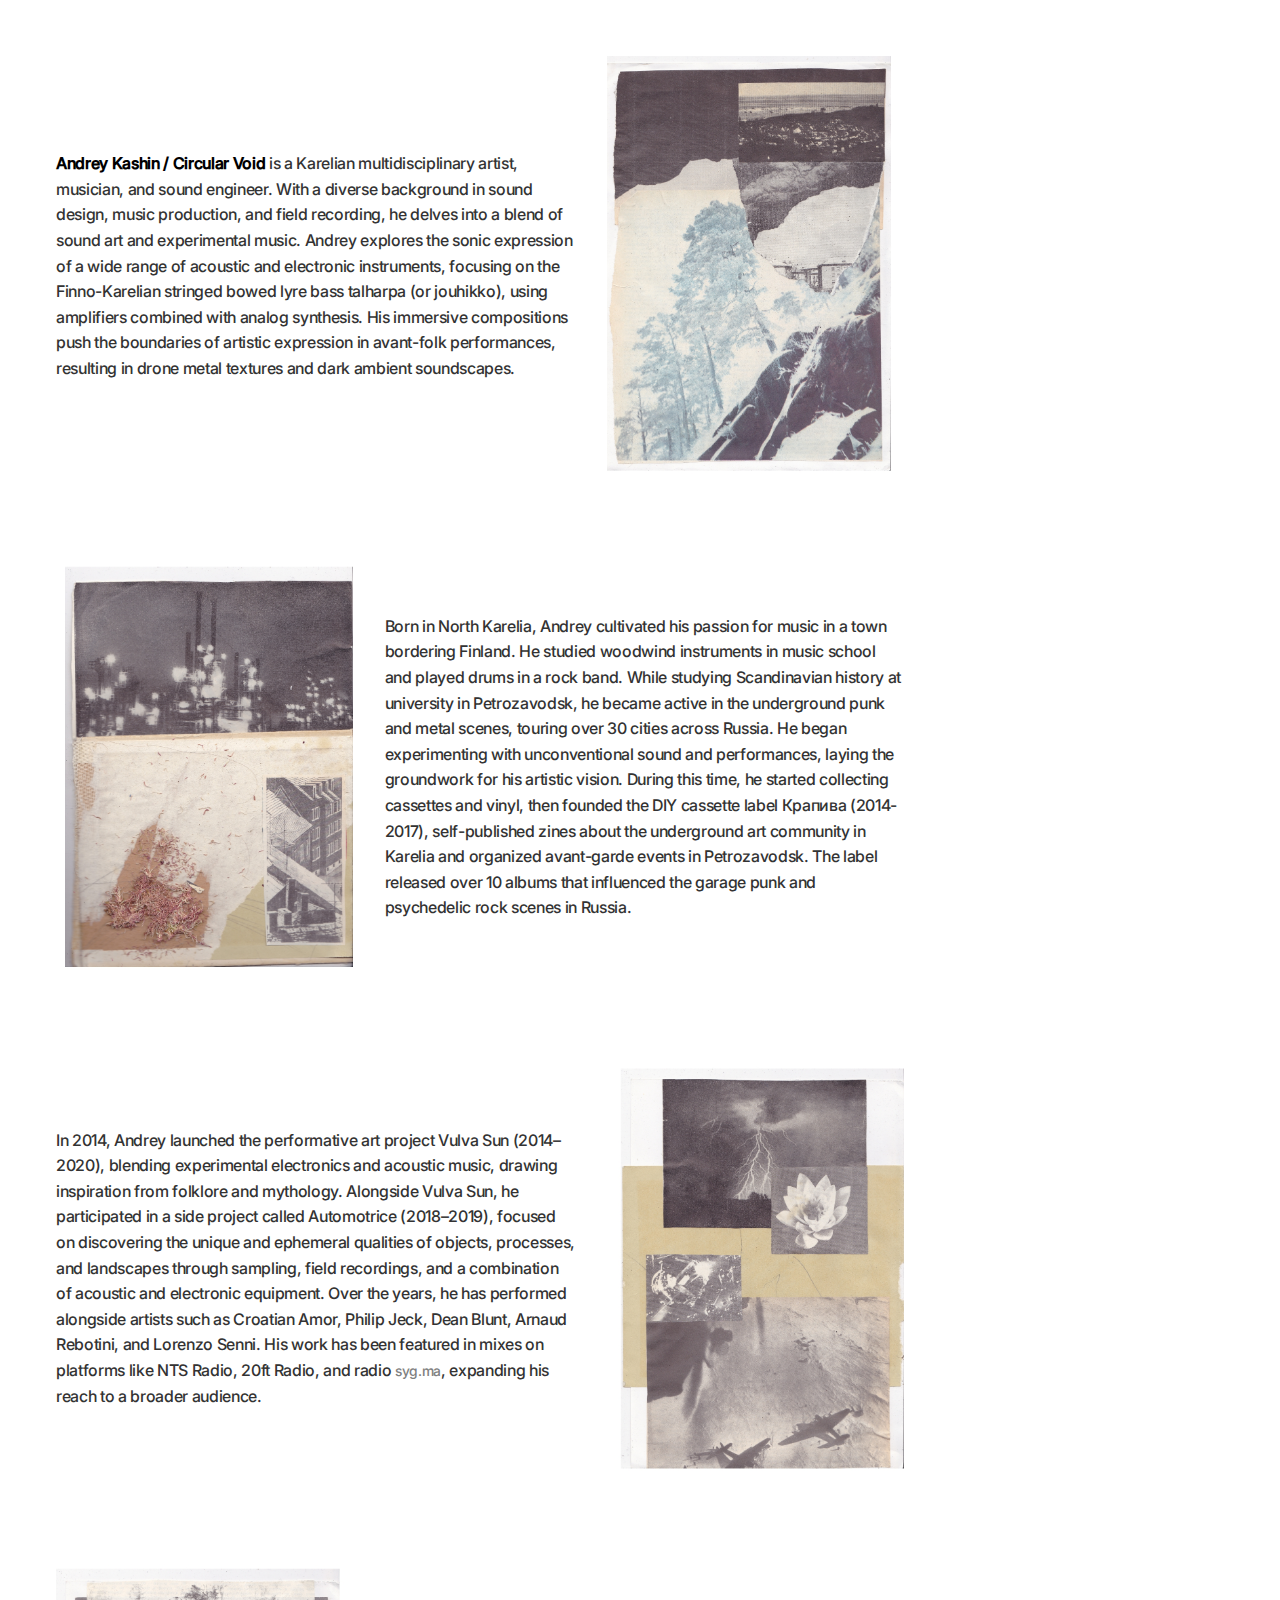
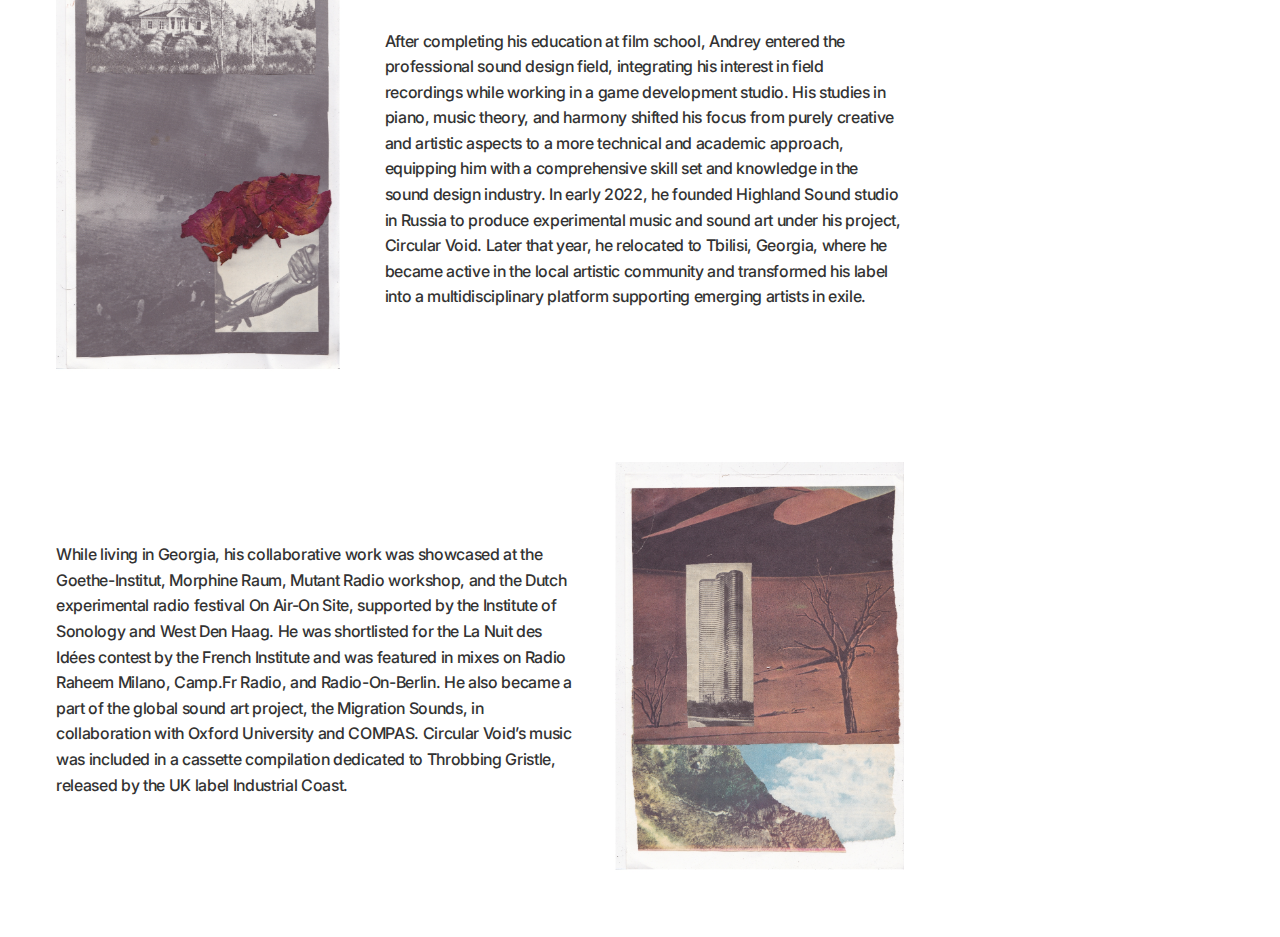
==== views/about.html @ e5937f9e "test commit" ====
<!DOCTYPE html>
<html lang="ru">
<head>
   <meta charset="UTF-8">
   <meta name="viewport" content="width=device-width, initial-scale=1.0">
   <title>About - Andrey Kashin</title>
   <link rel="stylesheet" href="/public/css/reset.css">
   <link rel="stylesheet" href="/public/css/styles.css">
   <link rel="stylesheet" href="/public/css/sidebar.css">
</head>
<body>
   <section class="about-container">
      <div class="item">
         <div class="about-content">
            <p><span>Andrey Kashin / Circular Void</span> is a Karelian multidisciplinary artist, musician, and sound engineer. With a diverse background in sound design, music production, and field recording, he delves into a blend of sound art and experimental music. Andrey explores the sonic expression of a wide range of acoustic and electronic instruments, focusing on the Finno-Karelian stringed bowed lyre bass talharpa (or jouhikko), using amplifiers combined with analog synthesis. His immersive compositions push the boundaries of artistic expression in avant-folk performances, resulting in drone metal textures and dark ambient soundscapes.</p>
         </div>
         <div class="image-wrapper">
            <img src="../public/assets/images/postranichno_page-0009.jpg" alt="">
         </div>
      </div>
      <div class="item">
         <div class="about-content">
            <p>Born in North Karelia, Andrey cultivated his passion for music in a town bordering Finland. He studied woodwind instruments in music school and played drums in a rock band. While studying Scandinavian history at university in Petrozavodsk, he became active in the underground punk and metal scenes, touring over 30 cities across Russia. He began experimenting with unconventional sound and performances, laying the groundwork for his artistic vision. During this time, he started collecting cassettes and vinyl, then founded the DIY cassette label Крапива (2014-2017), self-published zines about the underground art community in Karelia and organized avant-garde events in Petrozavodsk. The label released over 10 albums that influenced the garage punk and psychedelic rock scenes in Russia.</p>
         </div>
         <div class="image-wrapper">
            <img src="../public/assets/images/postranichno_page-0010.jpg" alt="">
         </div>
      </div>
      <div class="item">
         <div class="about-content">
            <p>In 2014, Andrey launched the performative art project Vulva Sun (2014–2020), blending experimental electronics and acoustic music, drawing inspiration from folklore and mythology. Alongside Vulva Sun, he participated in a side project called Automotrice (2018–2019), focused on discovering the unique and ephemeral qualities of objects, processes, and landscapes through sampling, field recordings, and a combination of acoustic and electronic equipment. Over the years, he has performed alongside artists such as Croatian Amor, Philip Jeck, Dean Blunt, Arnaud Rebotini, and Lorenzo Senni. His work has been featured in mixes on platforms like NTS Radio, 20ft Radio, and radio <a href="https://syg.ma">syg.ma</a>, expanding his reach to a broader audience.</p> 
         </div>
         <div class="image-wrapper">
            <img src="../public/assets/images/postranichno_page-0034.jpg" alt="">
         </div>
      </div>
      <div class="item">
         <div class="about-content">
            <p>After completing his education at film school, Andrey entered the professional sound design field, integrating his interest in field recordings while working in a game development studio. His studies in piano, music theory, and harmony shifted his focus from purely creative and artistic aspects to a more technical and academic approach, equipping him with a comprehensive skill set and knowledge in the sound design industry. In early 2022, he founded Highland Sound studio in Russia to produce experimental music and sound art under his project, Circular Void. Later that year, he relocated to Tbilisi, Georgia, where he became active in the local artistic community and transformed his label into a multidisciplinary platform supporting emerging artists in exile.</p>
         </div>
         <div class="image-wrapper">
            <img src="../public/assets/images/postranichno_page-0021.jpg" alt="">
         </div>
      </div>
      <div class="item">
         <div class="about-content">
            <p>While living in Georgia, his collaborative work was showcased at the Goethe-Institut, Morphine Raum, Mutant Radio workshop, and the Dutch experimental radio festival On Air-On Site, supported by the Institute of Sonology and West Den Haag. He was shortlisted for the La Nuit des Idées contest by the French Institute and was featured in mixes on Radio Raheem Milano, Camp.Fr Radio, and Radio-On-Berlin. He also became a part of the global sound art project, the Migration Sounds, in collaboration with Oxford University and COMPAS. Circular Void’s music was included in a cassette compilation dedicated to Throbbing Gristle, released by the UK label Industrial Coast.</p>
         </div>
         <div class="image-wrapper">
            <img src="../public/assets/images/postranichno_page-0032.jpg" alt="">
         </div>
      </div>
   </section>
</body>
</html>
---- public/css/styles.css ----
@font-face {
   font-family: 'Inter';
   src: url('/public/assets/fonts/Inter.woff2') format('woff2'),
        url('/public/assets/fonts/Inter.woff') format('woff');
   font-weight: 400;
   font-style: normal;
}

@font-face {
   font-family: 'Druk Wide';
   src: url('/public/assets/fonts/DrukWide.woff2') format('woff2'),
        url('/public/assets/fonts/DrukWide.woff') format('woff');
   font-weight: 600;
   font-style: normal;
}

@font-face {
   font-family: 'Playfair Display';
   src: url('/public/assets/fonts/PlayfairDisplay-Bold.woff2') format('woff2'),
        url('/public/assets/fonts/PlayfairDisplay-Bold.woff') format('woff');
   font-weight: 500;
   font-style: normal;
}

body {
   font-family: 'Inter';
   color: #000;
   font-size: 1rem;
   font-style: normal;
   line-height: 1.375rem;
   letter-spacing: -.02081rem;
   background: #fff;
   
   width: 100%;
   display: flex;
   /* flex-direction: row;
   justify-content: end; */
}

p {
   font-family: 'Inter', sans-serif;
   font-size: 1rem; 
   line-height: 1.6;
   color: #333;
   margin: 0; 
}

p span {
   font-weight: 700; 
   color: #000; 
}

.content {
   margin-left: 15rem;
   display: flex;
   justify-content: center;
   flex: 1; 
   overflow-y: auto; 

   span {
      font-weight: 600;
   }
}

/* ABOUT */

.about-container {
   display: flex;
   flex-direction: column;
   gap: 2rem; 
   padding: 2rem; 
   max-width: 60rem;
}

.item {
   display: flex;
   flex-direction: row;
   align-items: center;
   gap: 2rem; 
   padding: 1.5rem;
}

.item:nth-child(even) {
   flex-direction: row-reverse; 
}

.about-content {
   flex: 1; 
}

.image-wrapper {
   flex: 0 0 35%; 
   max-width: 300px; 
   overflow: hidden; 

}

img {
   width: 100%; 
   height: auto;
   object-fit: cover; 
}

a {
   color: #666666; 
   transition: color 0.3s ease; 
}

a:hover {
   color: #333333; 
}

/* CV */

/* 
.cv-container {
   display: flex;
   flex-direction: column;
   align-items: center; 
   padding: 2rem;
   gap: 2rem; 
}

.about-header {
   text-align: center;
   margin-bottom: 20px;
   
   h2 {
      font-family: "Druk Wide", sans-serif;
      font-size: 2rem;
      margin-bottom: 10px;
   }
}

.cv-content {
   display: flex;
   flex-direction: row;
   gap: 3rem;
}

.cv-photo-wrapper {
   flex: 1; 
   width: 15rem;
}

.cv-photo {
   flex: 0 0 150px; 
   box-shadow: 0 4px 6px rgba(0, 0, 0, 0.1); 
}

.cv-about {
   flex: 1; 
}

.cv-title {
   font-family: 'Druk Wide', sans-serif;
   font-size: 1.8rem;
   font-weight: 600;
   margin-bottom: 0.5rem;
}

.cv-subtitle {
   font-family: 'Playfair Display', serif;
   font-size: 1.2rem;
   font-weight: 600;
   margin-bottom: 1rem;
   color: #666;
}

.cv-contact, .cv-languages, .cv-links {
   margin-top: 1.5rem;
}

.cv-contact a, .cv-links a {
   color: #0066cc;
   text-decoration: none;
   transition: color 0.3s ease;
}

.cv-contact a:hover, .cv-links a:hover {
   color: #004a99;
}

.cv-section-title {
   font-size: 1rem;
   font-weight: 600;
   text-transform: uppercase;
   margin-bottom: 0.5rem;
   color: #333;
}

.full-information {
   max-width: 800px;
   margin: 20px auto;
   padding: 20px;
   font-family: "Inter", sans-serif;


   h2, h3 {
      font-family: "Druk Wide", sans-serif;
   }
   
   h2 {
      font-size: 2rem;
      margin-bottom: 10px;
   }
   
   h3 {
      font-size: 1.5rem;
      margin-top: 20px;
   }
   
  
   
   ul {
      list-style-type: none;
      padding: 0;
   }
   
   li {
      margin-bottom: 10px;
   }
   
   a {
      color: gray;
      text-decoration: none;
   }
   
   a:hover {
      color: #333;
      text-decoration: underline;
   }
   
   @media (max-width: 600px) {
      .profile-card {
          padding: 10px;
      }
   
      h2 {
          font-size: 1.5rem;
      }
   
      h3 {
          font-size: 1.2rem;
      }
   }
} */





.cv-container {
   max-width: 60rem;
   margin: 0 auto;
   padding: 1.25rem; /* 20px */
   font-family: "Inter", sans-serif;
   line-height: 1.6;
}

.cv-content {
   display: grid;
   grid-template-columns: 1fr 1fr 0.7fr; 
   gap: 1rem; 
   align-items: start;
   margin: 0 auto;
   font-family: "Inter", sans-serif;
}

.cv-info,
.cv-languages,
.cv-links,
.cv-contact {
   margin-bottom: 1rem;
}

.cv-content h2 {
   font-family: "Druk Wide", sans-serif;
   font-size: 1.4rem;
   margin-bottom: 0.5rem;
}

.cv-info p {
   font-size: 0.95rem;
   margin: 0.2rem 0; /* Минималистичные отступы между строками */
}

.cv-section-title {
   font-weight: bold;
   font-size: 1rem;
   /* margin-top: 0.9rem; */
   margin-bottom: 0.4rem;
}

ul {
   list-style: none;
   padding: 0;
   margin: 0;
}

a {
   color: gray;
   text-decoration: none;
   font-size: 0.9rem;
}

a:hover {
   text-decoration: underline;
}

.cv-photo-wrapper {
   display: flex;
   justify-content: center;
   align-items: flex-start;
}

.cv-languages {
   margin-top: 2.4rem;
}

.cv-photo {
   width: 100%;
   object-fit: cover;
}

.cv-info {
   grid-column: 2; 
   grid-row: 1;
}

.cv-languages {
   grid-column: 3; 
   grid-row: 1;
}

.cv-links {
   grid-column: 3; 
   grid-row: 2;
}

.cv-contact {
   grid-column: 2; 
   grid-row: 2;
}
   
.cv-photo-wrapper {
   grid-column: 1;
   grid-row: 1 / span 3; 
}


.cv-info {
   h2 {
      font-family: "Druk Wide", sans-serif;
      font-size: 1.4rem; /* Уменьшенный размер шрифта */
      margin-bottom: 0.3rem;
   }
   
   h3 {
      font-family: "Austin", serif;
      font-size: 1.4rem;
      margin-top: 20px;
      margin-bottom: 10px;
   }


   a {
      color: gray;
      text-decoration: none;
   }
   
   a:hover {
      text-decoration: underline;
   }
   
   ul {
      list-style: none;
      padding: 0;
      margin: 0.6rem 0;
   }
   
   li {
      margin-bottom: 0.5rem; 
   }
   
   /* Общее для текста и ссылок */
   p, a {
      font-size: 0.9rem;
   }
}

.cv-grid {
   display: grid;
   grid-template-columns: 1fr 1fr;
   gap: 1rem;
}


.sound-projects ul {
   columns: 2; 
   column-gap: 1rem;
}

.sound-projects li {
   break-inside: avoid; 
}

/* Music */

.music-container {
   display: flex;
   flex-wrap: wrap;
   gap: 1rem;
   max-width: 60rem;
   margin: 0 auto;
   margin-block: 2rem;
}

.gallery-item {
   display: flex;
   flex-direction: column;
   align-items: center;
   max-width: 300px; /* Ограничение ширины элемента галереи */
}

.gallery-item img {
   width: 100%; /* Масштабирует изображение по ширине контейнера */
   height: auto; /* Сохраняет пропорции изображения */
   object-fit: contain; /* Избегает обрезки, подстраивая изображение */
}


.gallery-item iframe {
   width: 100%;
   max-height: 300px;
   border-radius: 8px;
   margin-bottom: 0.5rem;
}

.gallery-item p {
   font-size: 0.9rem;
   line-height: 1.4;
}

.gallery-item a {
   color: gray;
   text-decoration: none;
}


/* Sound */

.sound-container {
   max-width: 60rem; 
   margin: 2rem auto; 
   padding: 1.5rem;
   font-family: 'Inter', sans-serif; 
   color: #333; 
}

.sound-container h3 {
   font-family: 'Druk Wide', sans-serif; 
   font-size: 1.8rem;
   margin-bottom: 1rem;
   color: #000; 
}

.sound-container p {
   font-size: 1rem;
   line-height: 1.6;
}

.sound-container ul {
   list-style-type: disc;
   padding-left: 1.25rem;
   column-gap: 1rem;
   margin-block: 1.25rem;
}

.sound-container li {
   font-size: 1rem;
   line-height: 1.6;
   break-inside: avoid;
   padding: 0.3rem 0; 
}
---- public/css/sidebar.css ----
.sidebar {
   position: fixed;
   top: 0;
   left: 0;
   width: 15rem;
   height: 100vh;
   padding: 1.5rem 2rem; 

   h1 {
      font-family: 'Druk Wide', sans-serif;
      text-transform: uppercase;
      color: #000;
      font-size: 1.4rem;
      font-weight: 600;
      line-height: 1.2; 
   }

   nav {
      margin-top: 2rem; 
   }

   ul {
      display: flex;
      flex-direction: column;
      gap: 0.5rem; 
   }

   a {
      font-family: "Playfair Display", serif;
      font-weight: 600;
      font-size: 1rem; 
      line-height: 1.4; 
      text-transform: uppercase;
      color: #666666;
      transition: color 0.3s ease; 
   }

   a:hover {
      /* text-decoration: line-through; */
      color: #000;
   }

   .link-active {
      /* text-decoration: line-through; */
      color: #000;
   }
}
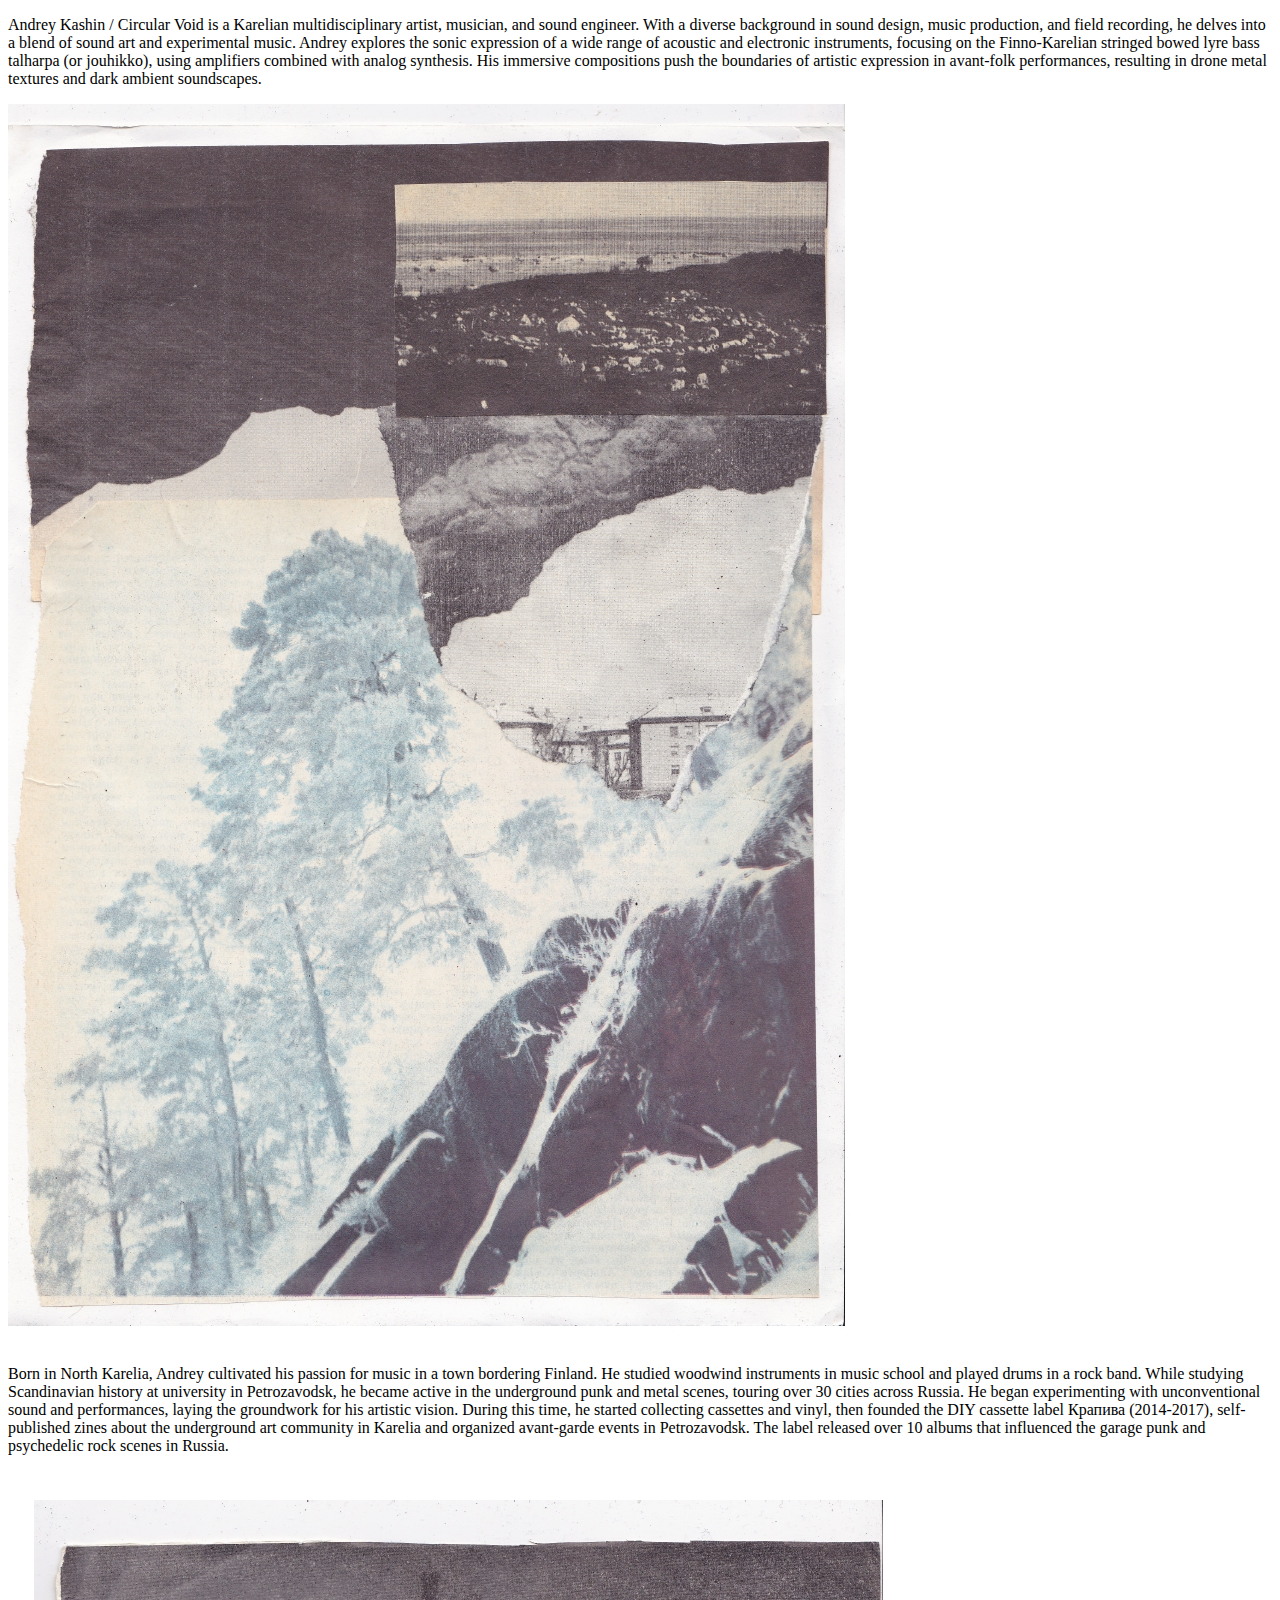
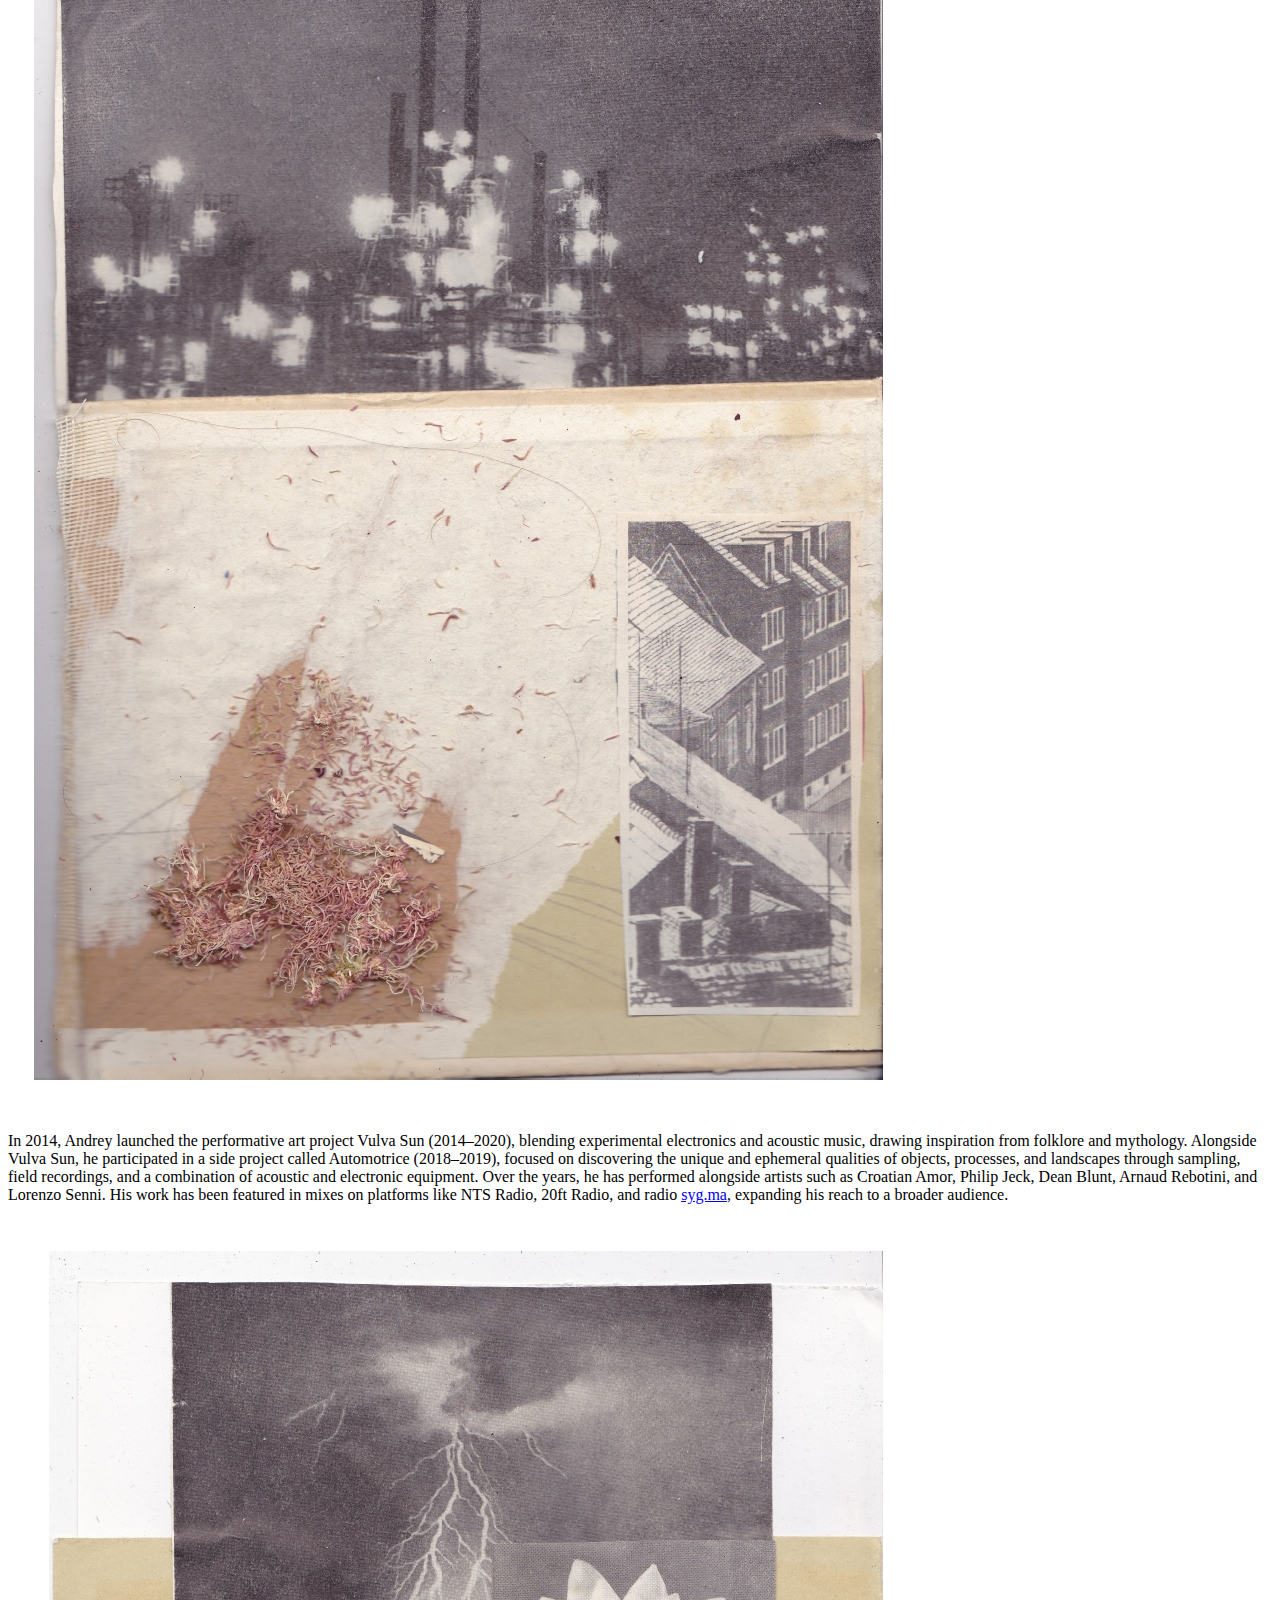
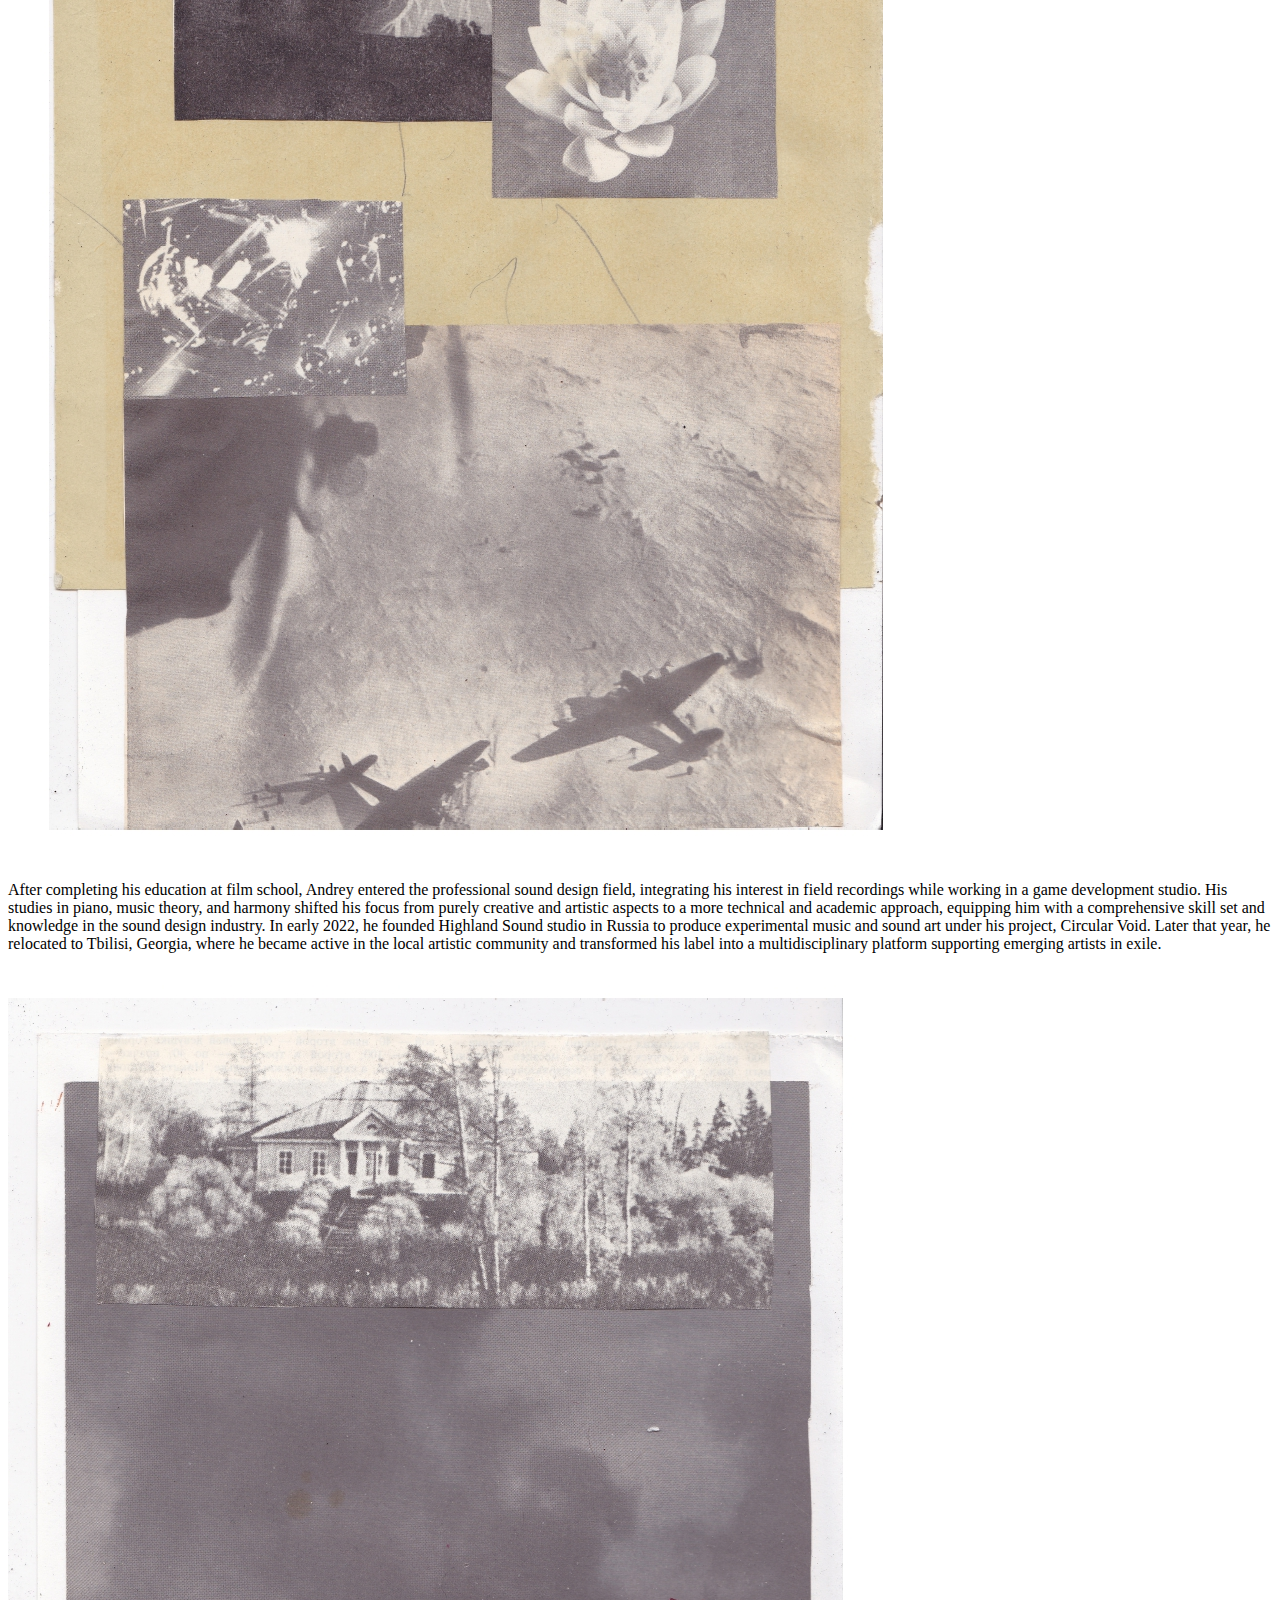
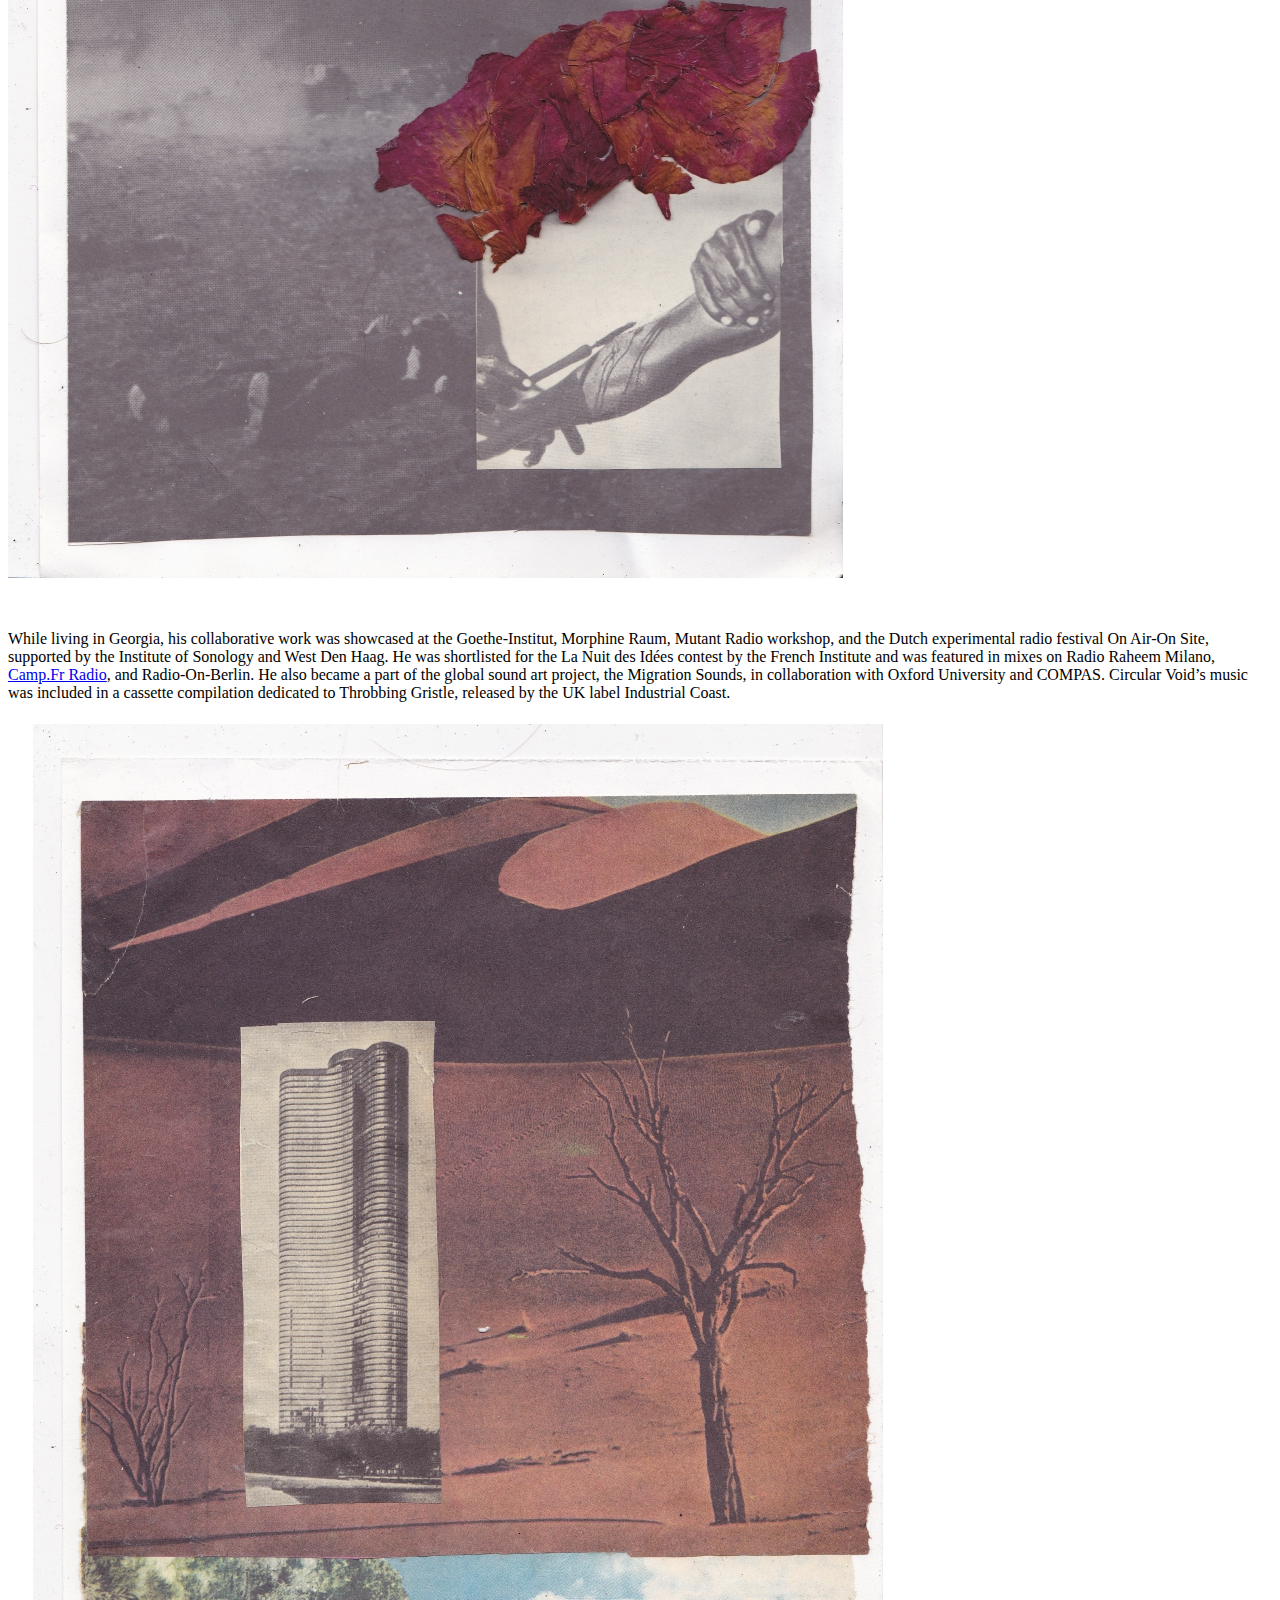
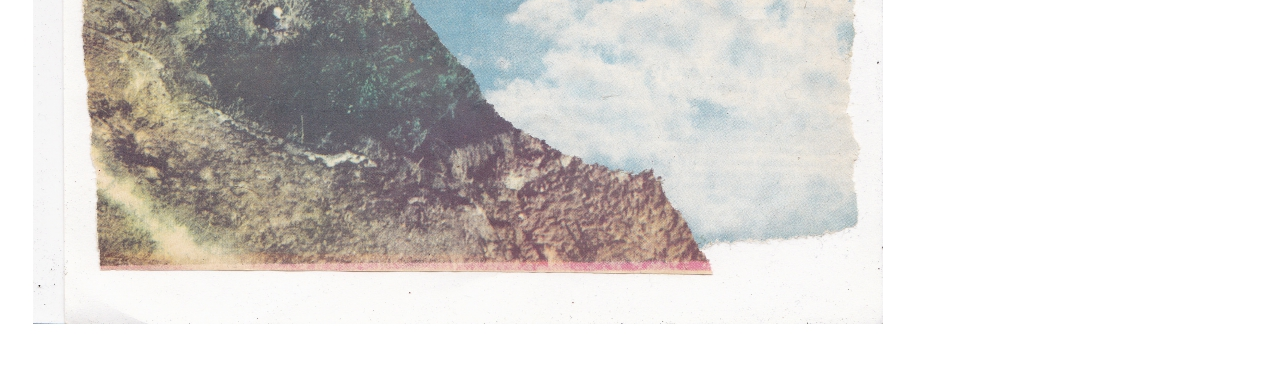
==== commit 3efccf2a: "production desktop" ====
--- a/views/about.html
+++ b/views/about.html
@@ -4,9 +4,6 @@
    <meta charset="UTF-8">
    <meta name="viewport" content="width=device-width, initial-scale=1.0">
    <title>About - Andrey Kashin</title>
-   <link rel="stylesheet" href="/public/css/reset.css">
-   <link rel="stylesheet" href="/public/css/styles.css">
-   <link rel="stylesheet" href="/public/css/sidebar.css">
 </head>
 <body>
    <section class="about-container">
@@ -44,7 +41,7 @@
       </div>
       <div class="item">
          <div class="about-content">
-            <p>While living in Georgia, his collaborative work was showcased at the Goethe-Institut, Morphine Raum, Mutant Radio workshop, and the Dutch experimental radio festival On Air-On Site, supported by the Institute of Sonology and West Den Haag. He was shortlisted for the La Nuit des Idées contest by the French Institute and was featured in mixes on Radio Raheem Milano, Camp.Fr Radio, and Radio-On-Berlin. He also became a part of the global sound art project, the Migration Sounds, in collaboration with Oxford University and COMPAS. Circular Void’s music was included in a cassette compilation dedicated to Throbbing Gristle, released by the UK label Industrial Coast.</p>
+            <p>While living in Georgia, his collaborative work was showcased at the Goethe-Institut, Morphine Raum, Mutant Radio workshop, and the Dutch experimental radio festival On Air-On Site, supported by the Institute of Sonology and West Den Haag. He was shortlisted for the La Nuit des Idées contest by the French Institute and was featured in mixes on Radio Raheem Milano, <a href="https://listen.camp">Camp.Fr Radio</a>, and Radio-On-Berlin. He also became a part of the global sound art project, the Migration Sounds, in collaboration with Oxford University and COMPAS. Circular Void’s music was included in a cassette compilation dedicated to Throbbing Gristle, released by the UK label Industrial Coast.</p>
          </div>
          <div class="image-wrapper">
             <img src="../public/assets/images/postranichno_page-0032.jpg" alt="">
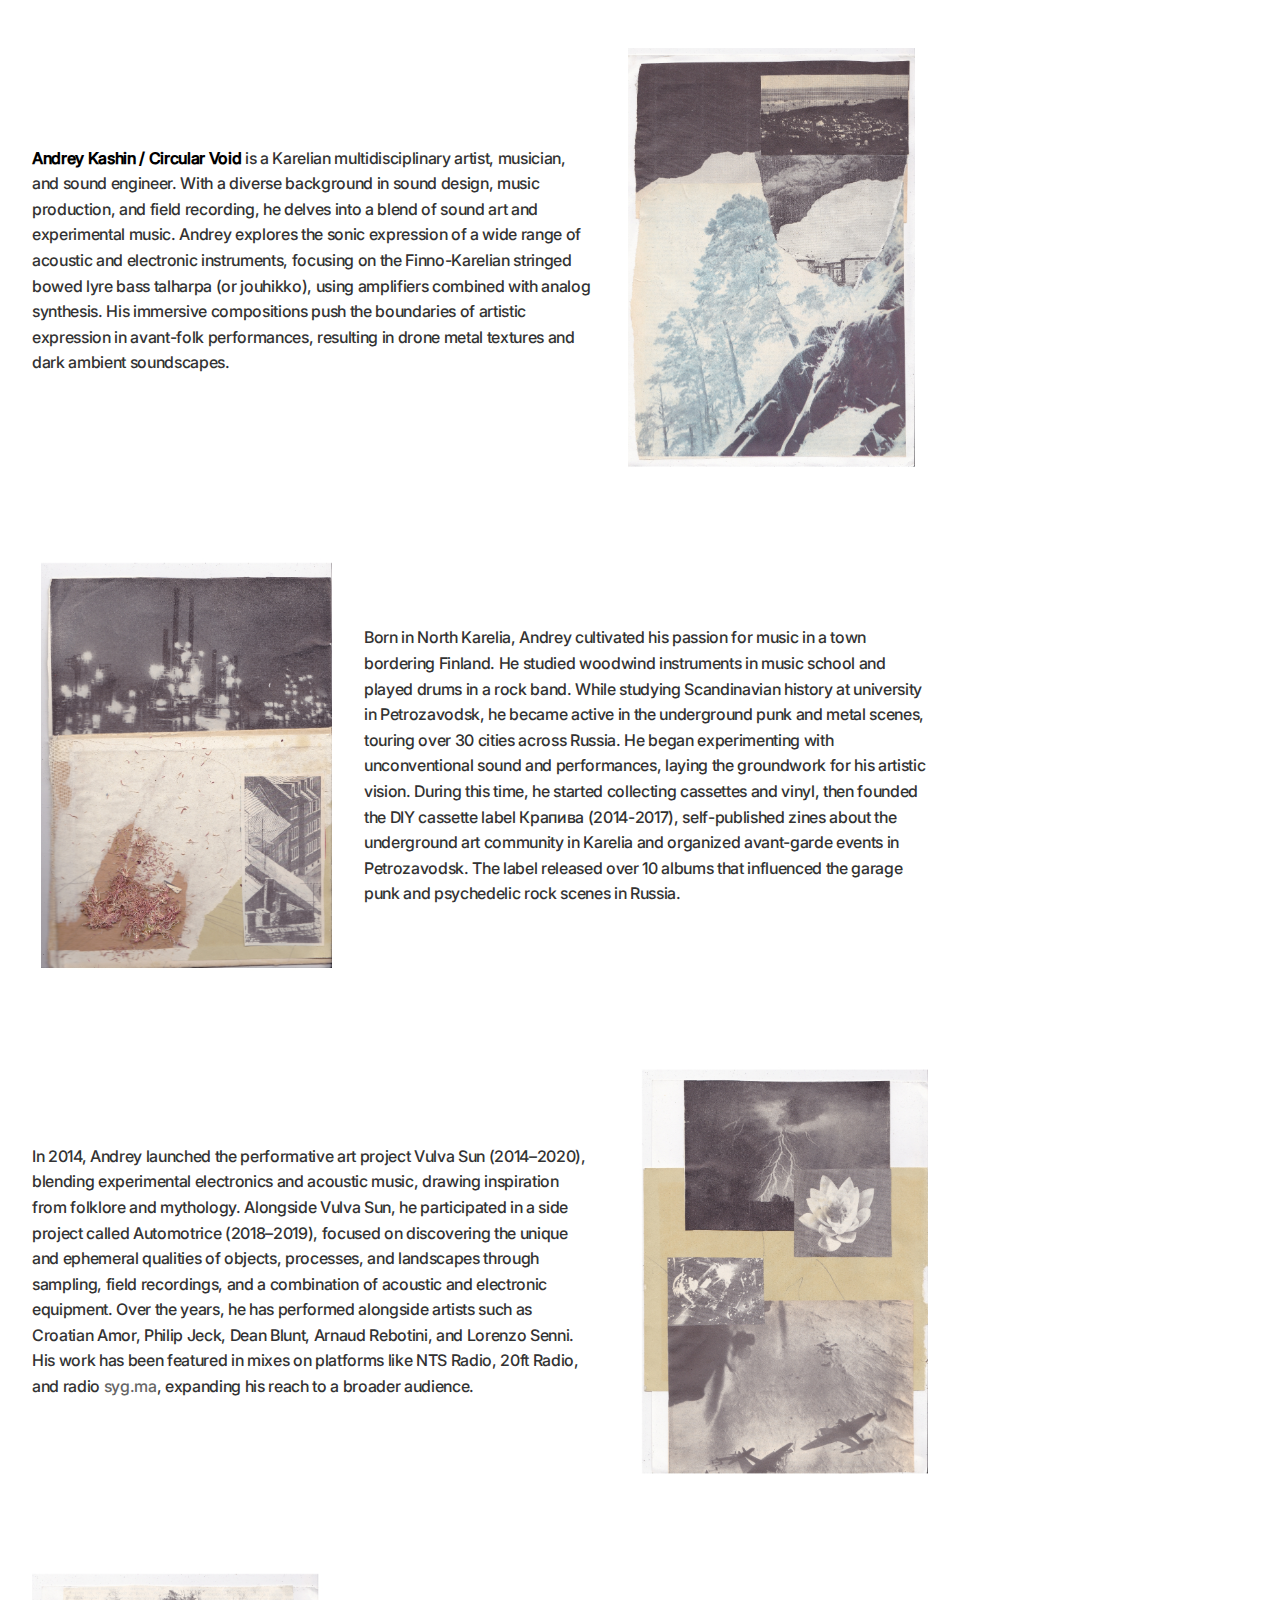
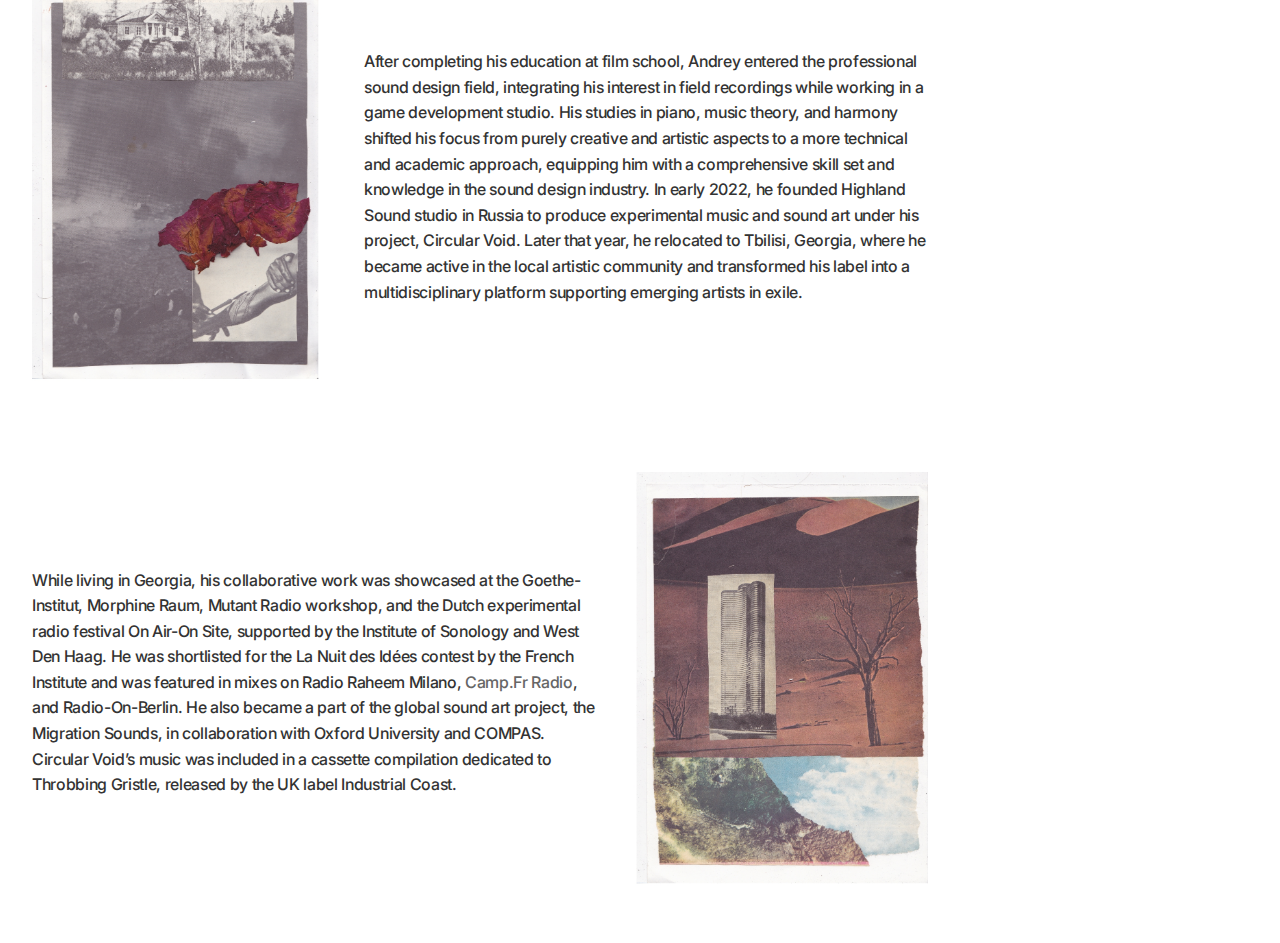
==== commit 28e71d13: "desktop fix sidebar styles" ====
--- a/views/about.html
+++ b/views/about.html
@@ -4,6 +4,9 @@
    <meta charset="UTF-8">
    <meta name="viewport" content="width=device-width, initial-scale=1.0">
    <title>About - Andrey Kashin</title>
+   <link rel="stylesheet" href="/public/css/reset.css">
+   <link rel="stylesheet" href="/public/css/styles.css">
+   <link rel="stylesheet" href="/public/css/sidebar.css">
 </head>
 <body>
    <section class="about-container">
--- a/public/css/styles.css
+++ b/public/css/styles.css
@@ -0,0 +1,364 @@
+@font-face {
+   font-family: 'Inter';
+   src: url('/public/assets/fonts/Inter.woff2') format('woff2'),
+        url('/public/assets/fonts/Inter.woff') format('woff');
+   font-weight: 400;
+   font-style: normal;
+}
+
+@font-face {
+   font-family: 'Druk Wide';
+   src: url('/public/assets/fonts/DrukWide.woff2') format('woff2'),
+        url('/public/assets/fonts/DrukWide.woff') format('woff');
+   font-weight: 600;
+   font-style: normal;
+}
+
+@font-face {
+   font-family: 'Playfair Display';
+   src: url('/public/assets/fonts/PlayfairDisplay-Bold.woff2') format('woff2'),
+        url('/public/assets/fonts/PlayfairDisplay-Bold.woff') format('woff');
+   font-weight: 500;
+   font-style: normal;
+}
+
+body {
+   font-family: 'Inter';
+   color: #000;
+   font-size: 1rem;
+   font-style: normal;
+   line-height: 1.375rem;
+   letter-spacing: -.02081rem;
+   background: #fff;
+   
+   width: 100%;
+   display: flex;
+   /* flex-direction: row;
+   justify-content: end; */
+}
+
+p {
+   font-family: 'Inter', sans-serif;
+   font-size: 1rem; 
+   line-height: 1.6;
+   color: #333;
+   margin: 0; 
+}
+
+p span {
+   font-weight: 700; 
+   color: #000; 
+}
+
+.content {
+   margin-left: 15rem;
+   display: flex;
+   justify-content: center;
+   flex: 1; 
+   overflow-y: auto; 
+
+   span {
+      font-weight: 600;
+   }
+}
+
+/* About */
+
+.about-container {
+   display: flex;
+   flex-direction: column;
+   gap: 2rem; 
+   padding: 1.5rem 2rem; 
+   max-width: 60rem;
+}
+
+.item {
+   display: flex;
+   flex-direction: row;
+   align-items: center;
+   gap: 2rem; 
+   padding: 1.5rem 0;
+}
+
+.item:nth-child(even) {
+   flex-direction: row-reverse; 
+}
+
+.about-content {
+   flex: 1; 
+}
+
+.image-wrapper {
+   flex: 0 0 35%; 
+   max-width: 300px; 
+   overflow: hidden; 
+
+}
+
+.about-container a {
+   color: #666666; 
+   transition: color 0.3s ease; 
+}
+
+.about-container a:hover {
+   color: #333333; 
+}
+
+/* CV */
+
+
+.cv-container {
+   max-width: 60rem;
+   margin: 0 auto;
+   padding: 1.5rem;
+   font-family: "Inter", sans-serif;
+   line-height: 1.6;
+}
+
+.cv-content {
+   display: grid;
+   grid-template-columns: 1fr 1fr;
+   gap: 2rem; 
+   align-items: start;
+   margin: 0 auto;
+   max-width: 60rem;
+   margin-bottom: 1.5rem;
+}
+
+.cv-info h2 {
+   font-family: "Druk Wide", sans-serif;
+   font-size: 1.4rem; 
+   margin-bottom: 0.4rem;
+}
+
+.cv-info h3 {
+   font-size: 1.4rem; 
+   font-weight: normal;
+   margin-bottom: 0.6rem;
+   color: #333;
+}
+
+.cv-info p,
+.cv-section-title,
+.cv-container a {
+   font-size: 1.2rem;
+   color: #333;
+}
+
+.cv-contact p:not(:first-child),
+.cv-languages li {
+   font-size: 1.2rem;
+}
+
+.cv-section-title {
+   font-weight: bold;
+   font-size: 1.3rem;
+   margin-bottom: 0.8rem;
+}
+
+.cv-links,
+.cv-languages,
+.cv-contact {
+   margin-bottom: 1.5rem;
+}
+
+.cv-container a {
+   color: #555;
+   text-decoration: none;
+   font-size: 1.2rem;
+}
+
+.cv-container a:hover {
+   text-decoration: underline;
+}
+
+.cv-photo-wrapper {
+   display: flex;
+   grid-column: 2;
+   grid-row: 1 / span 2;
+}
+
+.cv-photo {
+   width: 100%;
+   max-width: 22rem;
+   object-fit: cover;
+}
+
+.cv-info {
+   grid-column: 1;
+   grid-row: 1;
+   align-self: center;
+}
+
+.cv-languages {
+   grid-column: 1;
+   grid-row: 3;
+}
+
+.cv-links {
+   grid-column: 2;
+   grid-row: 3;
+}
+
+.cv-contact {
+   grid-column: 1;
+   grid-row: 2;
+}
+
+.cv-main {
+   h2 {
+      font-family: "Druk Wide", sans-serif;
+      font-size: 1.4rem; 
+      margin-bottom: 0.3rem;
+   }
+   
+   h3 {
+      font-family: "Austin", serif;
+      font-size: 1.4rem;
+      margin-top: 20px;
+      margin-bottom: 10px;
+   }
+
+
+   a {
+      color: gray;
+      text-decoration: none;
+   }
+   
+   a:hover {
+      text-decoration: underline;
+   }
+   
+   ul {
+      list-style: none;
+      padding: 0;
+      margin: 0.6rem 0;
+   }
+   
+   li {
+      margin-bottom: 0.5rem; 
+   }
+   
+   p, a {
+      font-size: 0.9rem;
+   }
+}
+
+.cv-grid {
+   display: grid;
+   grid-template-columns: 1fr 1fr;
+   gap: 1rem;
+}
+
+
+.sound-projects ul {
+   columns: 2; 
+   column-gap: 1rem;
+}
+
+.sound-projects li {
+   break-inside: avoid; 
+}
+
+/* Music */
+
+.music-container {
+   display: grid;
+   grid-template-columns: 1fr 1fr;
+   gap: 1.8rem;
+   max-width: 50rem;
+   margin: 0 auto;
+   margin-block: 3.5rem;
+}
+
+.gallery-item {
+   display: flex;
+   flex-direction: column;
+}
+
+.music-container :nth-last-child(2) {
+   grid-column: span 2;
+}
+
+.gallery-item img {
+   width: 100%; 
+   height: auto; 
+   object-fit: contain; 
+}
+
+
+.youtube-item iframe {
+   width: 100%;
+   aspect-ratio: 16 / 9; 
+}
+
+.vimeo-item iframe {
+   width: 100%;
+   aspect-ratio: 5.5 / 4.1; 
+}
+
+
+.gallery-item p {
+   font-size: 0.9rem;
+   line-height: 1.4;
+}
+
+.gallery-item a {
+   color: gray;
+}
+
+.gallery-item a:hover {
+   text-decoration: underline;
+}
+
+.youtube-item,
+.vimeo-item {
+   grid-column: span 2;
+   /* Maintains 16:9 ratio for video */
+   width: 100%;
+}
+
+
+/* Sound */
+
+.sound-container {
+   max-width: 60rem; 
+   margin: 2rem auto; 
+   padding: 1.5rem;
+   font-family: 'Inter', sans-serif; 
+   color: #333; 
+
+
+   h3 {
+      font-family: 'Druk Wide', sans-serif; 
+      font-size: 1.8rem;
+      margin-bottom: 1rem;
+      color: #000; 
+   }
+   
+   p {
+      font-size: 1rem;
+      line-height: 1.6;
+   }
+   
+   ul {
+      list-style-type: disc;
+      padding-left: 1.25rem;
+      column-gap: 1rem;
+      margin-block: 1.25rem;
+   }
+   
+   li {
+      font-size: 1rem;
+      line-height: 1.6;
+      break-inside: avoid;
+      padding: 0.3rem 0; 
+   }
+}
+
+
+
+
+
+
+
--- a/public/css/sidebar.css
+++ b/public/css/sidebar.css
@@ -0,0 +1,49 @@
+.sidebar {
+   position: fixed;
+   top: 0;
+   left: 0;
+   width: 15rem;
+   height: 100vh;
+   padding: 1.5rem 2rem; 
+
+   h1 {
+      font-family: 'Druk Wide', sans-serif;
+      text-transform: uppercase;
+      color: #000;
+      font-size: 1.4rem;
+      font-weight: 600;
+      line-height: 1.2; 
+   }
+
+   nav {
+      margin-top: 2rem; 
+   }
+
+   ul {
+      display: flex;
+      flex-direction: column;
+      gap: 0.5rem; 
+   }
+
+   a {
+      font-family: "Playfair Display", serif;
+      font-weight: 600;
+      font-size: 1rem; 
+      line-height: 1.4; 
+      text-transform: uppercase;
+      color: #666666;
+      transition: color 0.3s ease; 
+   }
+
+   a:hover {
+      color: #000;
+   }
+
+   .link-active {
+      color: #000;
+   }
+}
+
+
+
+
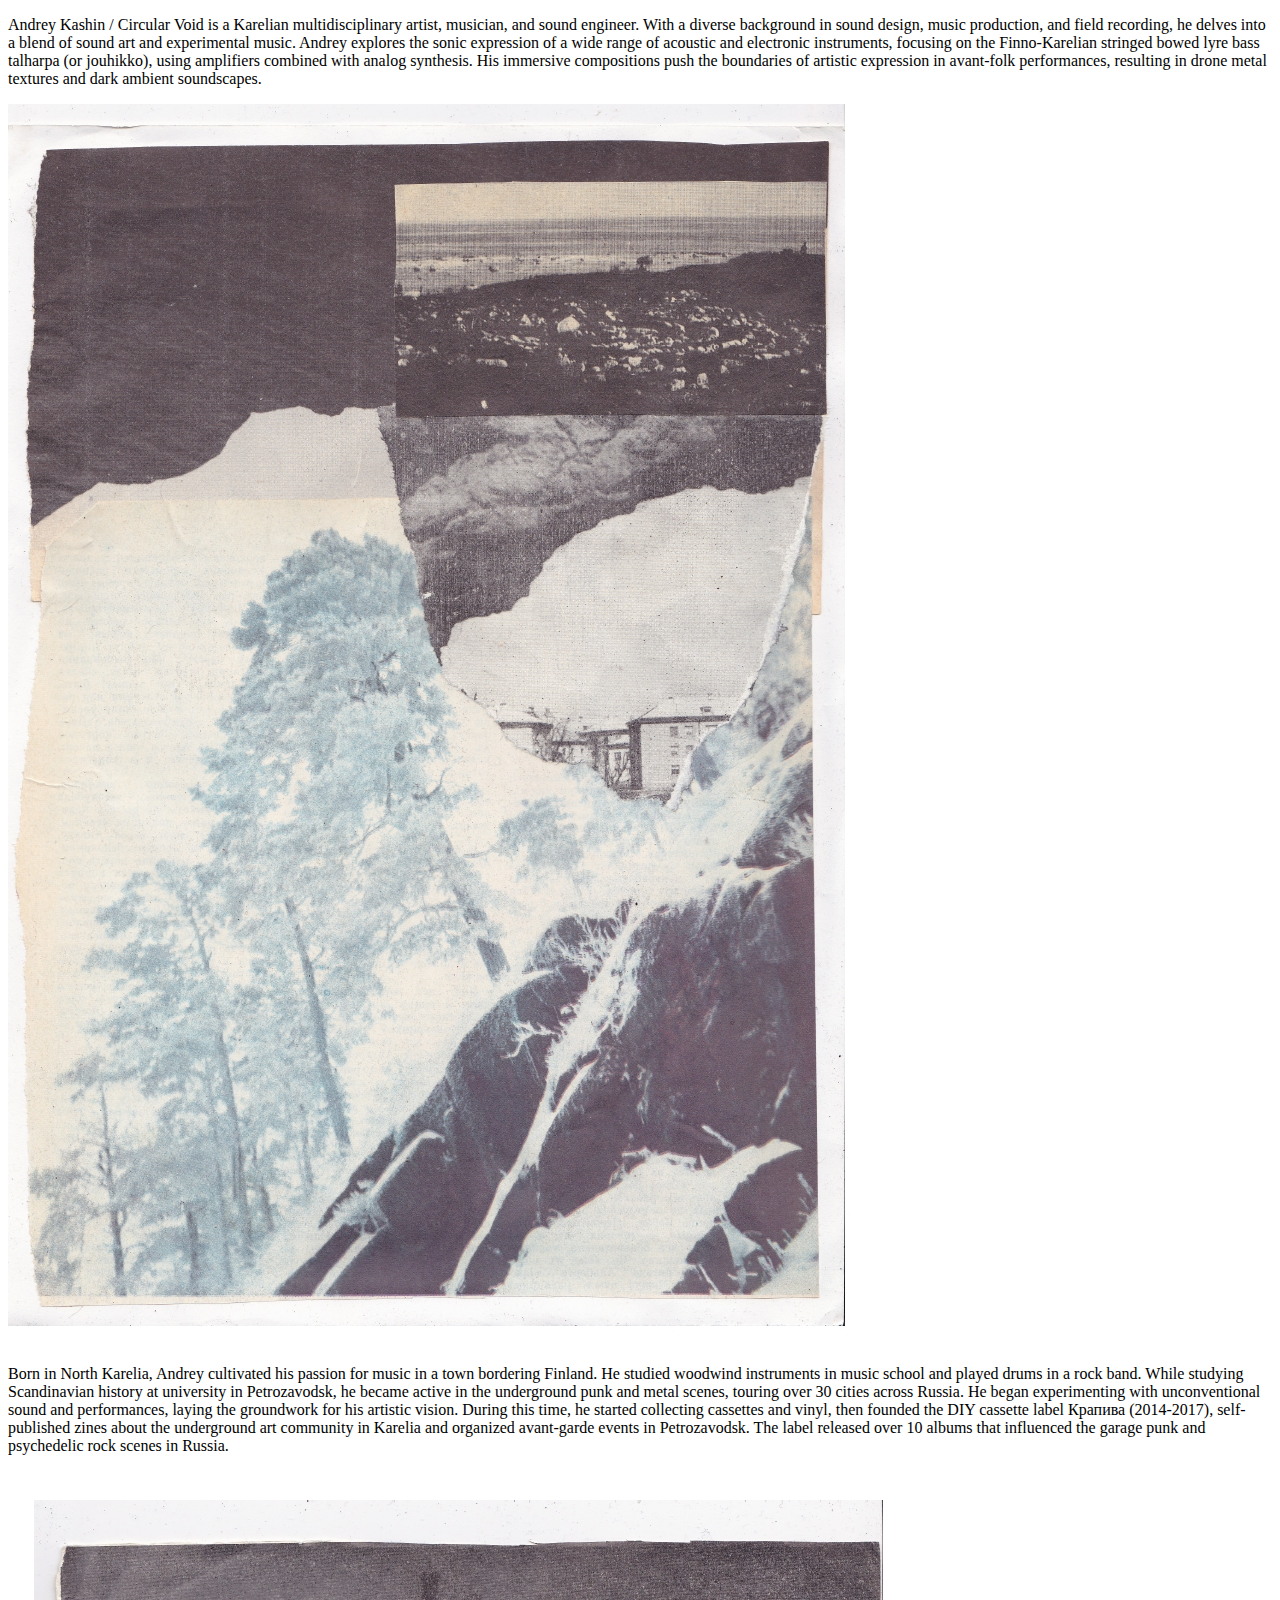
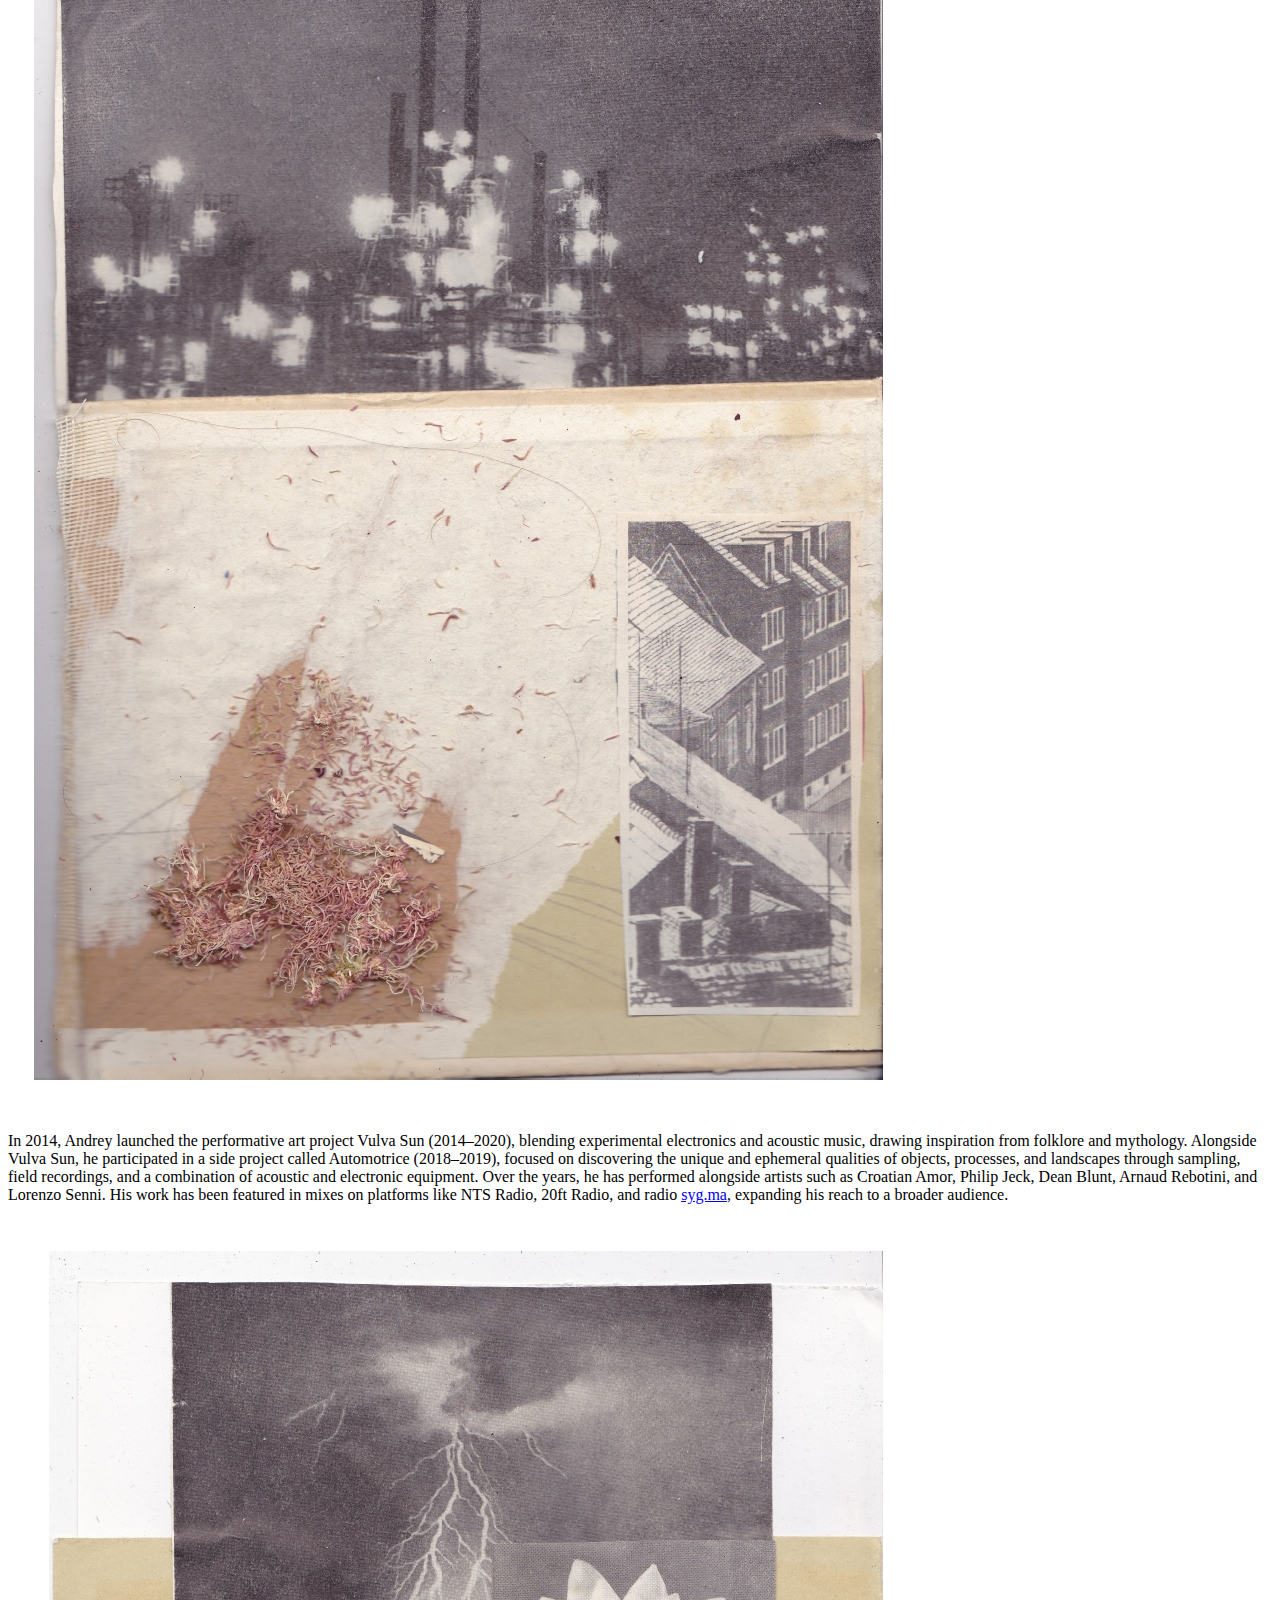
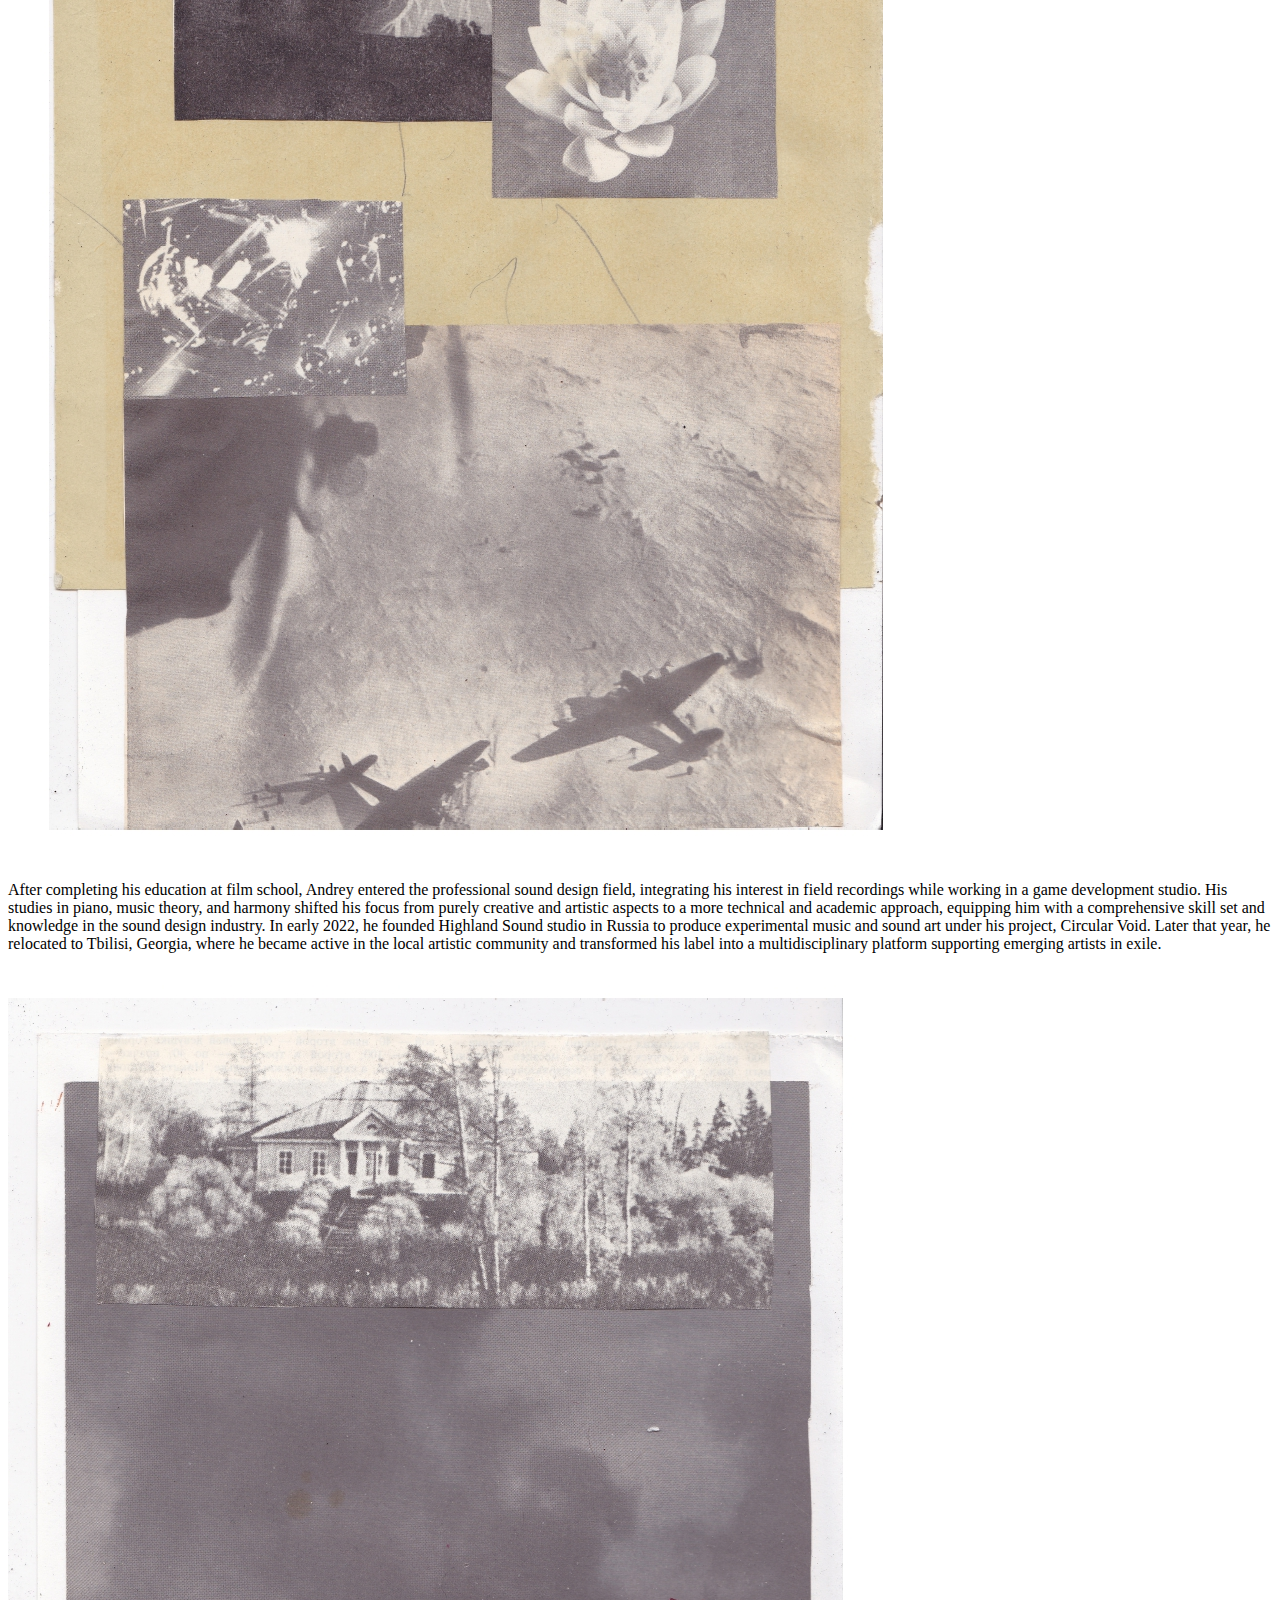
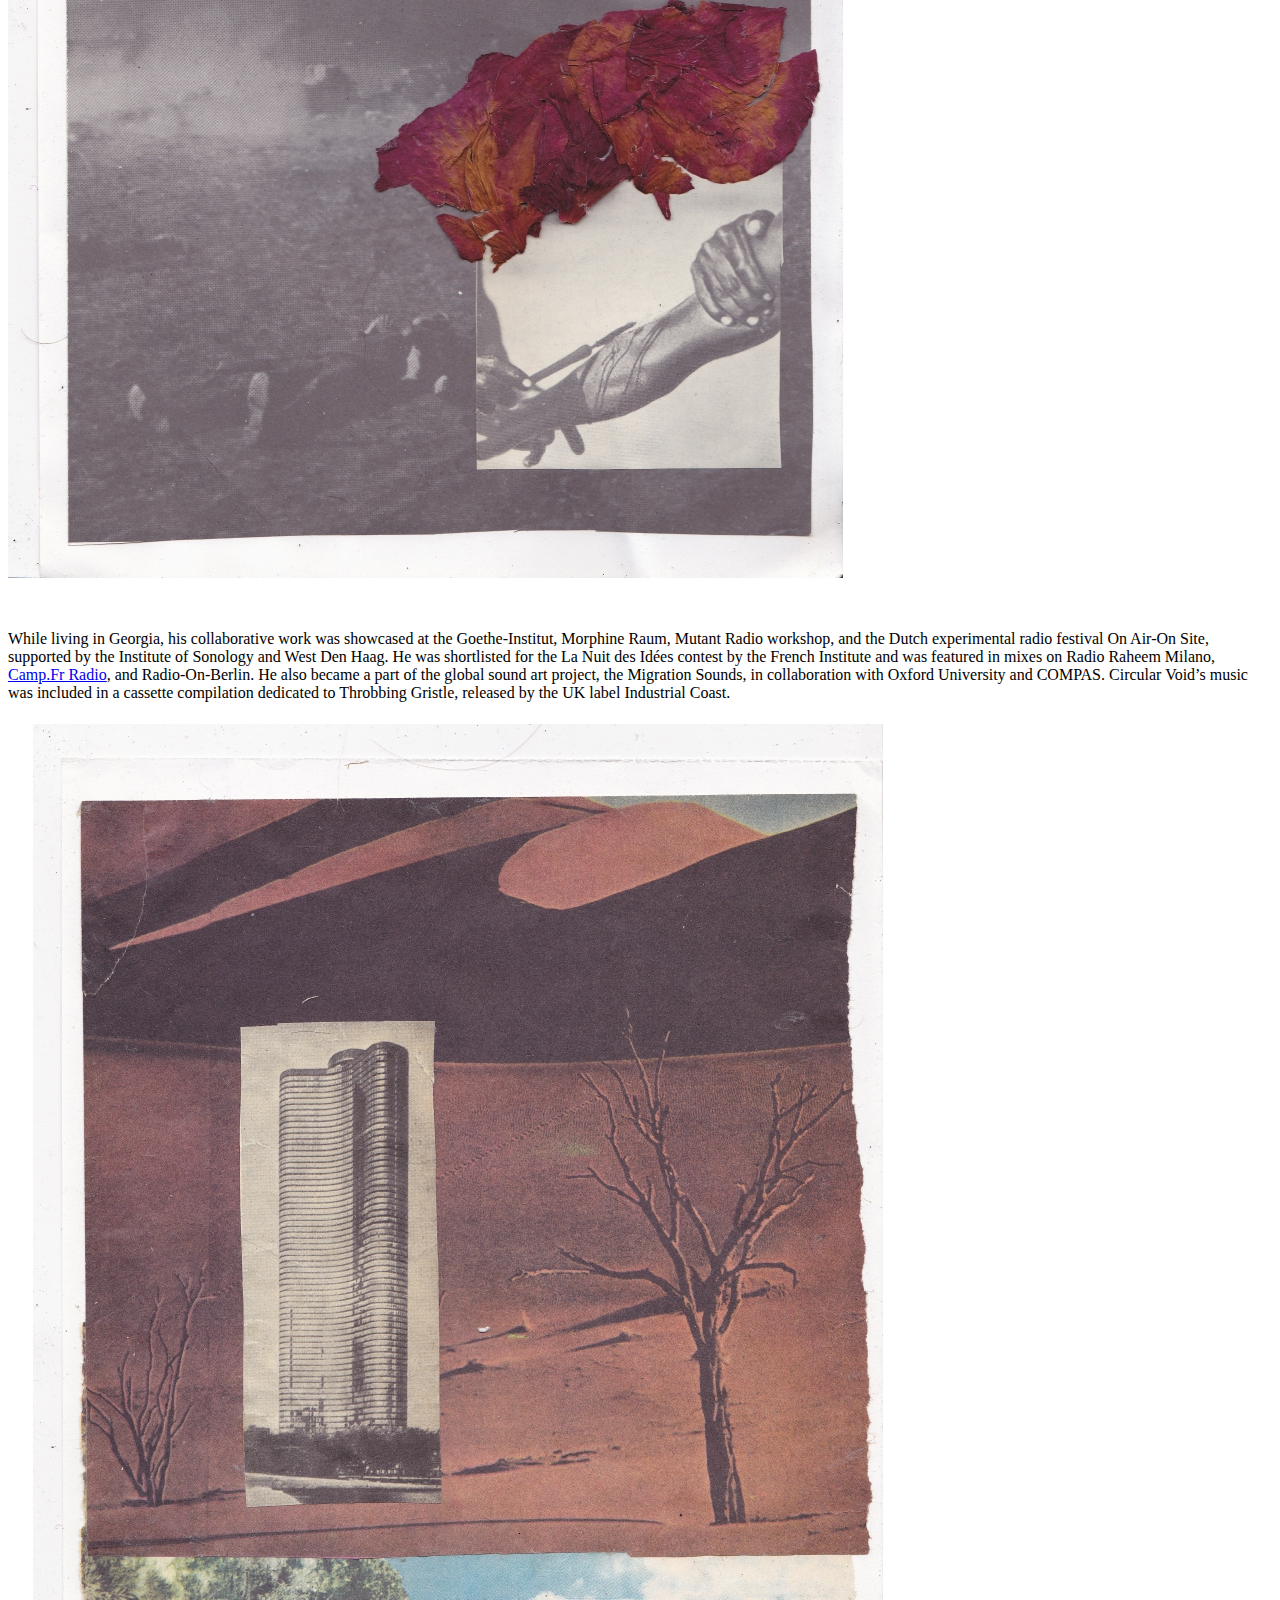
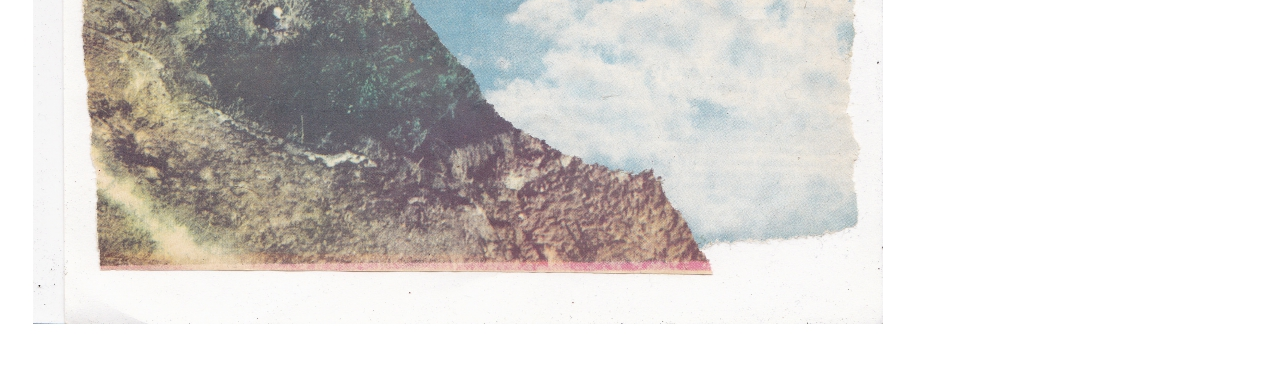
==== commit 457f45f4: "initial commit" ====
--- a/views/about.html
+++ b/views/about.html
@@ -1,12 +1,9 @@
 <!DOCTYPE html>
-<html lang="ru">
+<html lang="en">
 <head>
    <meta charset="UTF-8">
    <meta name="viewport" content="width=device-width, initial-scale=1.0">
-   <title>About - Andrey Kashin</title>
-   <link rel="stylesheet" href="/public/css/reset.css">
-   <link rel="stylesheet" href="/public/css/styles.css">
-   <link rel="stylesheet" href="/public/css/sidebar.css">
+   <title>About - Circular Void</title>
 </head>
 <body>
    <section class="about-container">
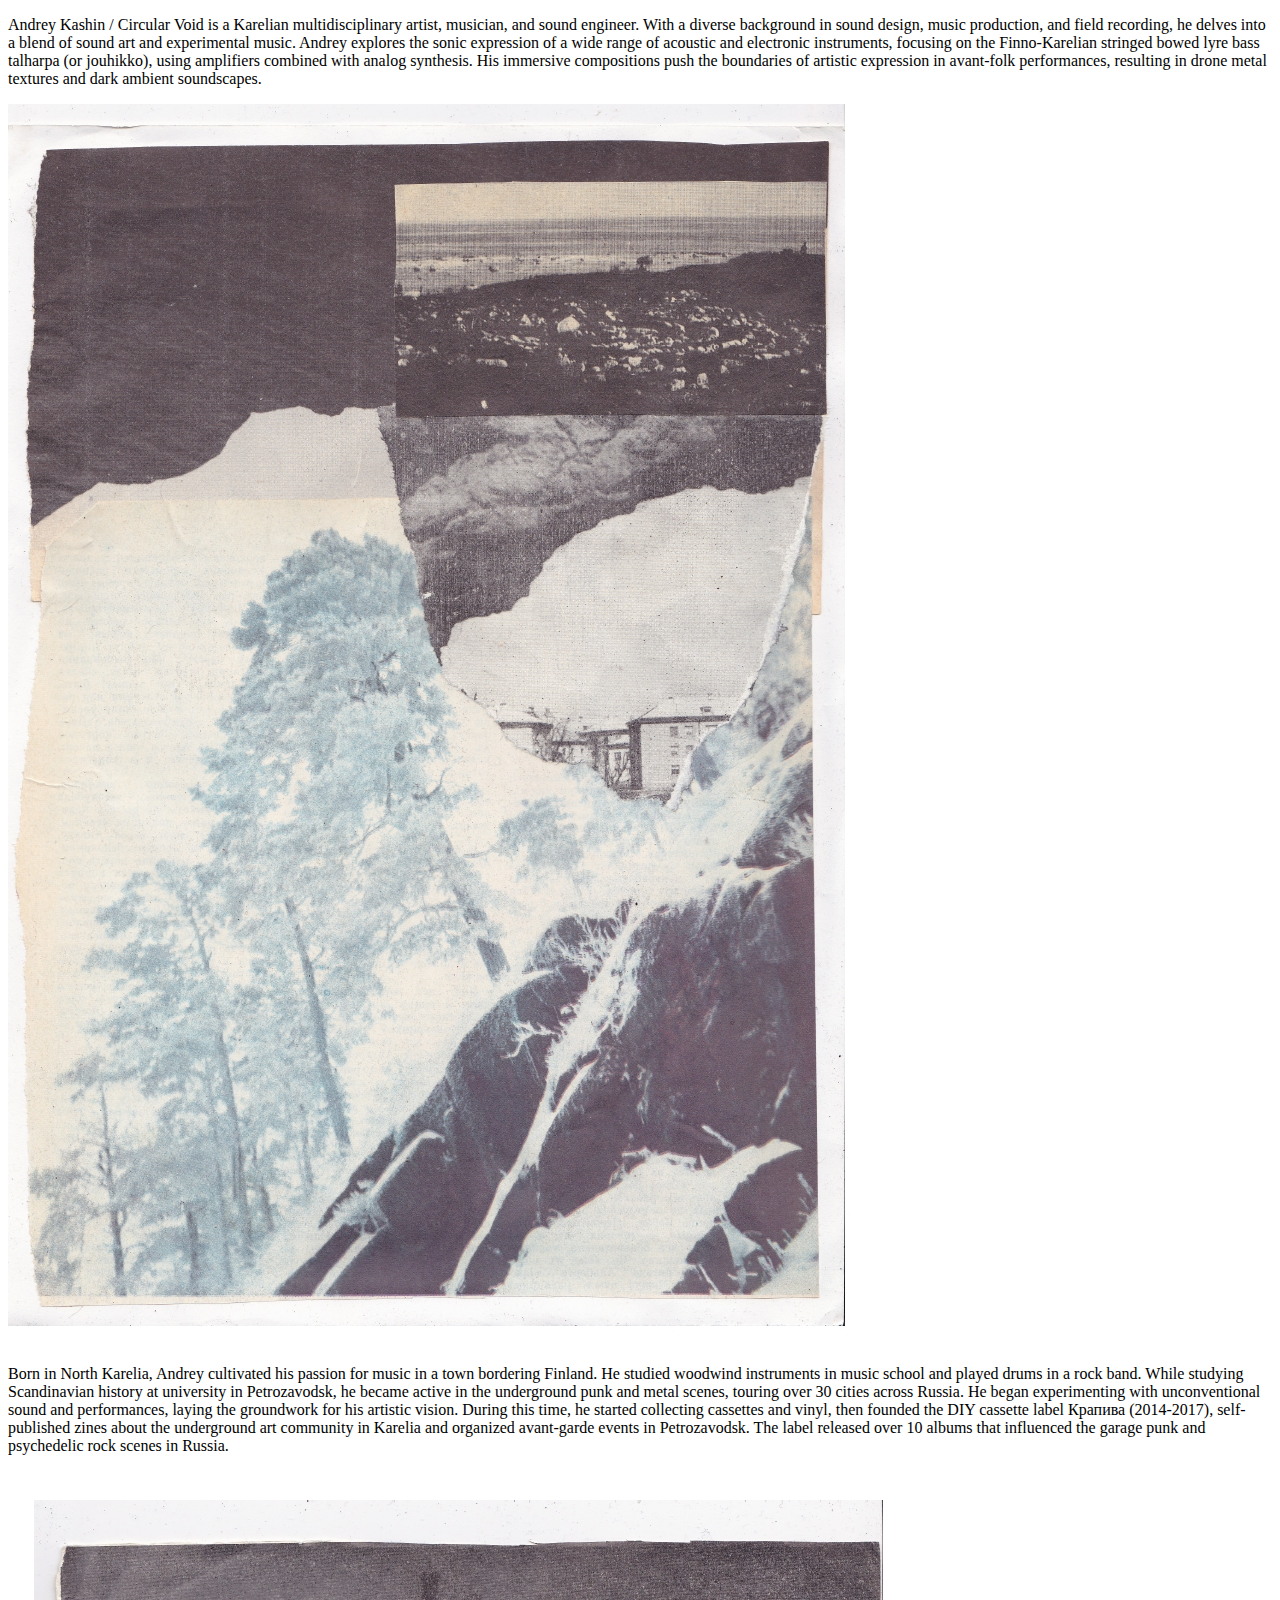
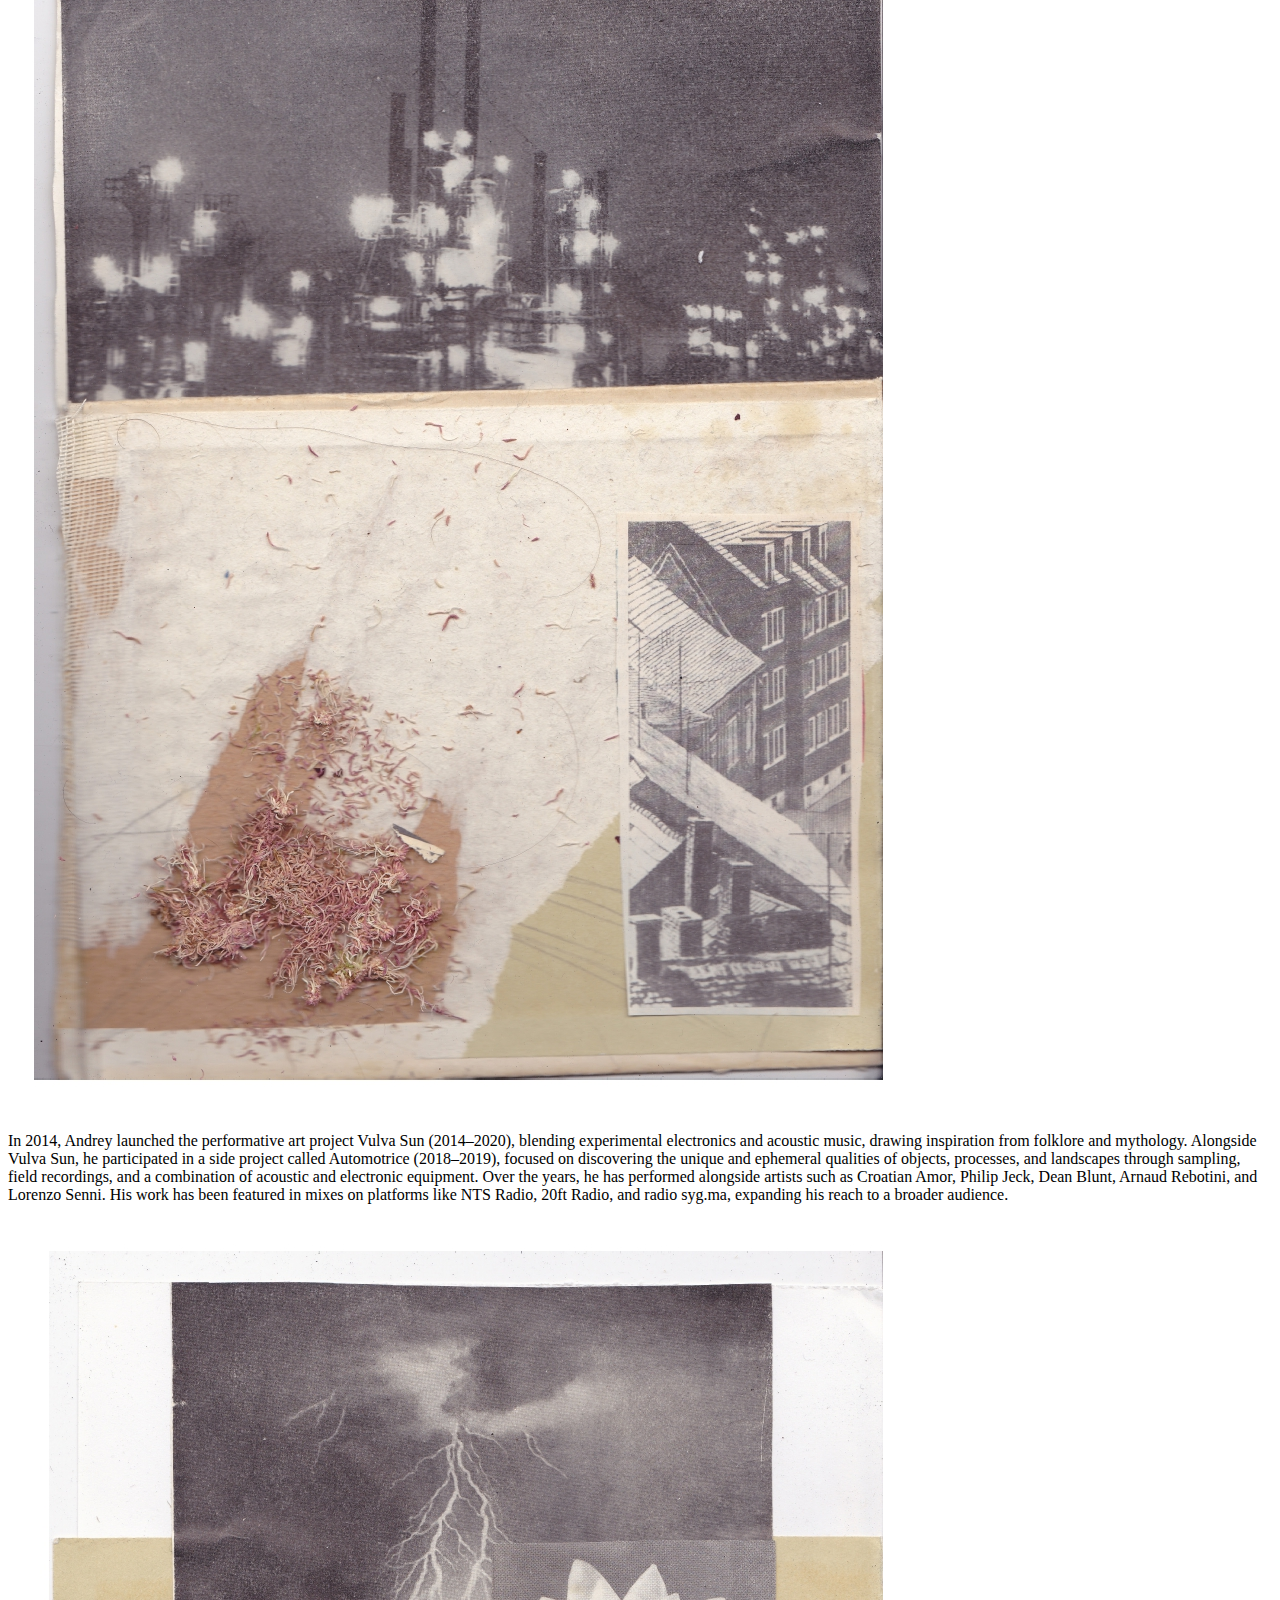
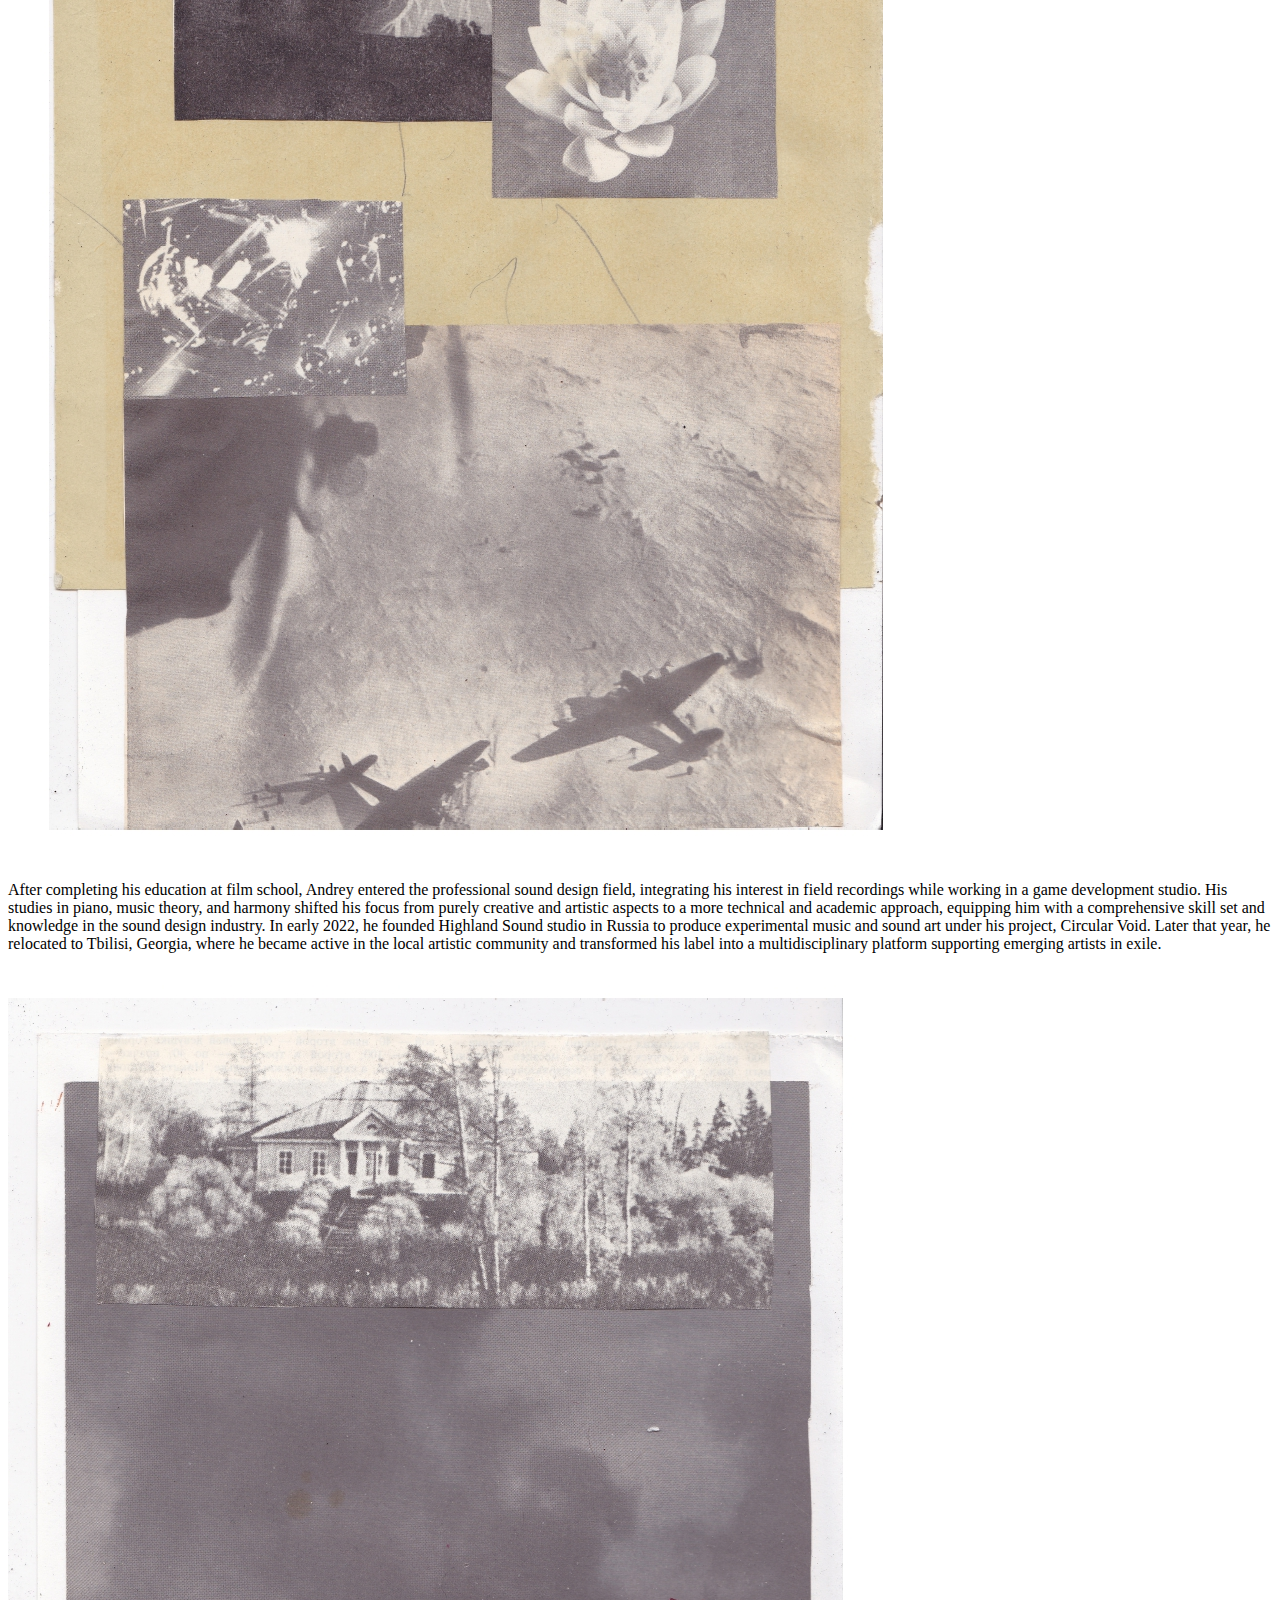
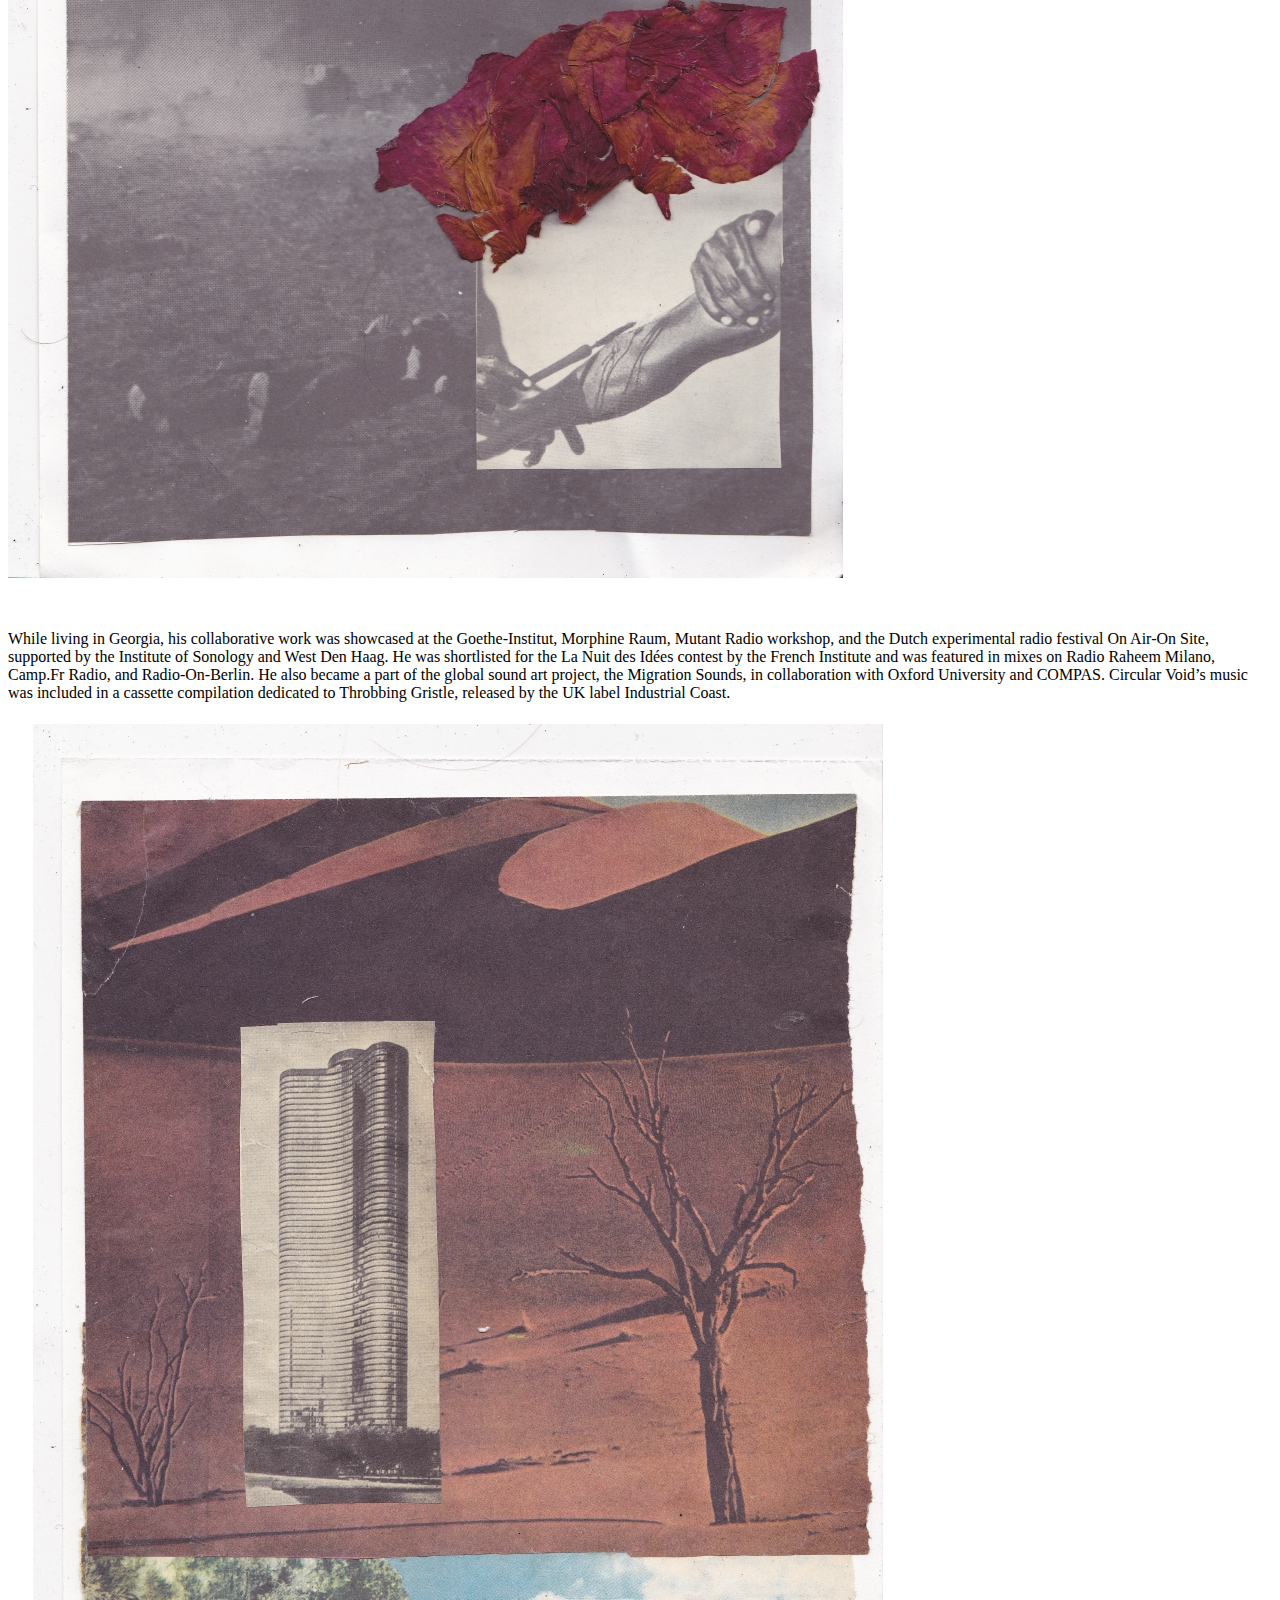
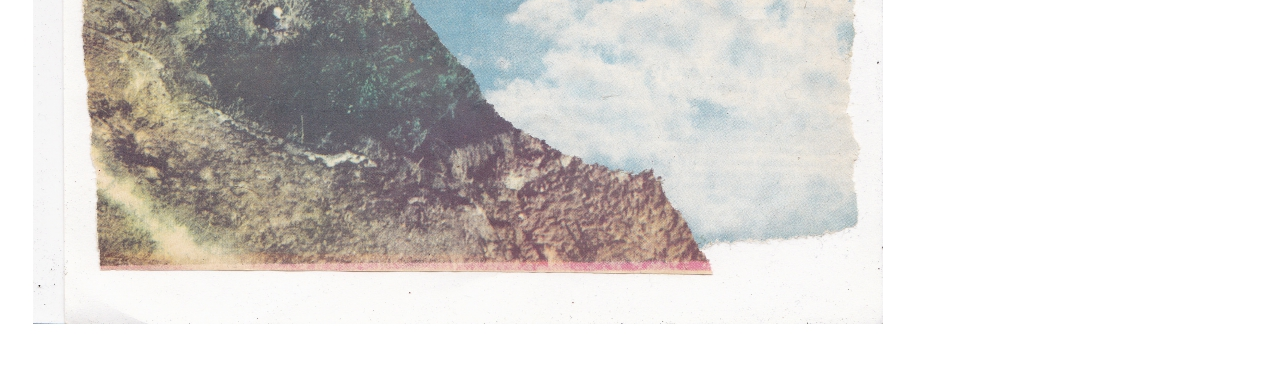
==== commit 63a4bb91: "Update about.html" ====
--- a/views/about.html
+++ b/views/about.html
@@ -25,7 +25,7 @@
       </div>
       <div class="item">
          <div class="about-content">
-            <p>In 2014, Andrey launched the performative art project Vulva Sun (2014–2020), blending experimental electronics and acoustic music, drawing inspiration from folklore and mythology. Alongside Vulva Sun, he participated in a side project called Automotrice (2018–2019), focused on discovering the unique and ephemeral qualities of objects, processes, and landscapes through sampling, field recordings, and a combination of acoustic and electronic equipment. Over the years, he has performed alongside artists such as Croatian Amor, Philip Jeck, Dean Blunt, Arnaud Rebotini, and Lorenzo Senni. His work has been featured in mixes on platforms like NTS Radio, 20ft Radio, and radio <a href="https://syg.ma">syg.ma</a>, expanding his reach to a broader audience.</p> 
+            <p>In 2014, Andrey launched the performative art project Vulva Sun (2014–2020), blending experimental electronics and acoustic music, drawing inspiration from folklore and mythology. Alongside Vulva Sun, he participated in a side project called Automotrice (2018–2019), focused on discovering the unique and ephemeral qualities of objects, processes, and landscapes through sampling, field recordings, and a combination of acoustic and electronic equipment. Over the years, he has performed alongside artists such as Croatian Amor, Philip Jeck, Dean Blunt, Arnaud Rebotini, and Lorenzo Senni. His work has been featured in mixes on platforms like NTS Radio, 20ft Radio, and radio syg.ma, expanding his reach to a broader audience.</p> 
          </div>
          <div class="image-wrapper">
             <img src="../public/assets/images/postranichno_page-0034.jpg" alt="">
@@ -41,13 +41,13 @@
       </div>
       <div class="item">
          <div class="about-content">
-            <p>While living in Georgia, his collaborative work was showcased at the Goethe-Institut, Morphine Raum, Mutant Radio workshop, and the Dutch experimental radio festival On Air-On Site, supported by the Institute of Sonology and West Den Haag. He was shortlisted for the La Nuit des Idées contest by the French Institute and was featured in mixes on Radio Raheem Milano, <a href="https://listen.camp">Camp.Fr Radio</a>, and Radio-On-Berlin. He also became a part of the global sound art project, the Migration Sounds, in collaboration with Oxford University and COMPAS. Circular Void’s music was included in a cassette compilation dedicated to Throbbing Gristle, released by the UK label Industrial Coast.</p>
+            <p>While living in Georgia, his collaborative work was showcased at the Goethe-Institut, Morphine Raum, Mutant Radio workshop, and the Dutch experimental radio festival On Air-On Site, supported by the Institute of Sonology and West Den Haag. He was shortlisted for the La Nuit des Idées contest by the French Institute and was featured in mixes on Radio Raheem Milano, Camp.Fr Radio, and Radio-On-Berlin. He also became a part of the global sound art project, the Migration Sounds, in collaboration with Oxford University and COMPAS. Circular Void’s music was included in a cassette compilation dedicated to Throbbing Gristle, released by the UK label Industrial Coast.</p>
          </div>
          <div class="image-wrapper">
             <img src="../public/assets/images/postranichno_page-0032.jpg" alt="">
          </div>
       </div>
-   </section>
+   </section>   
 </body>
 </html>
 
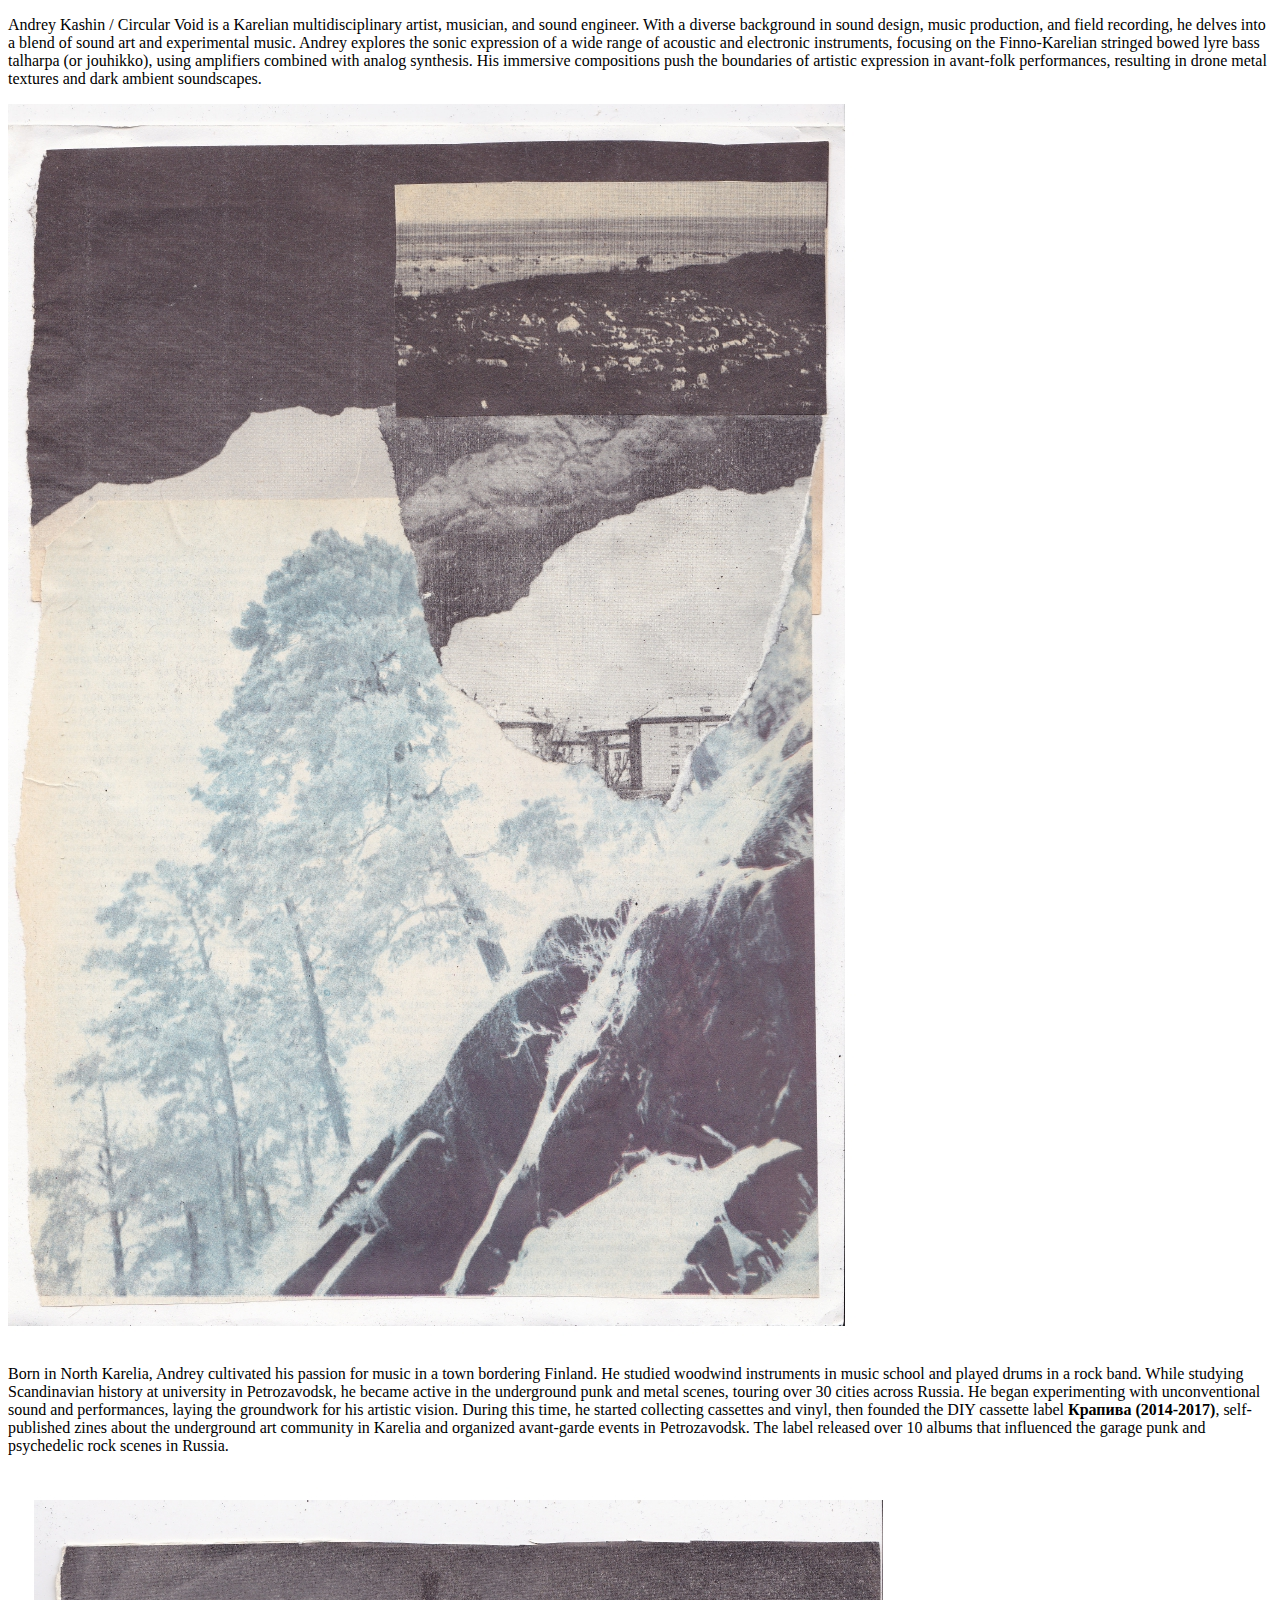
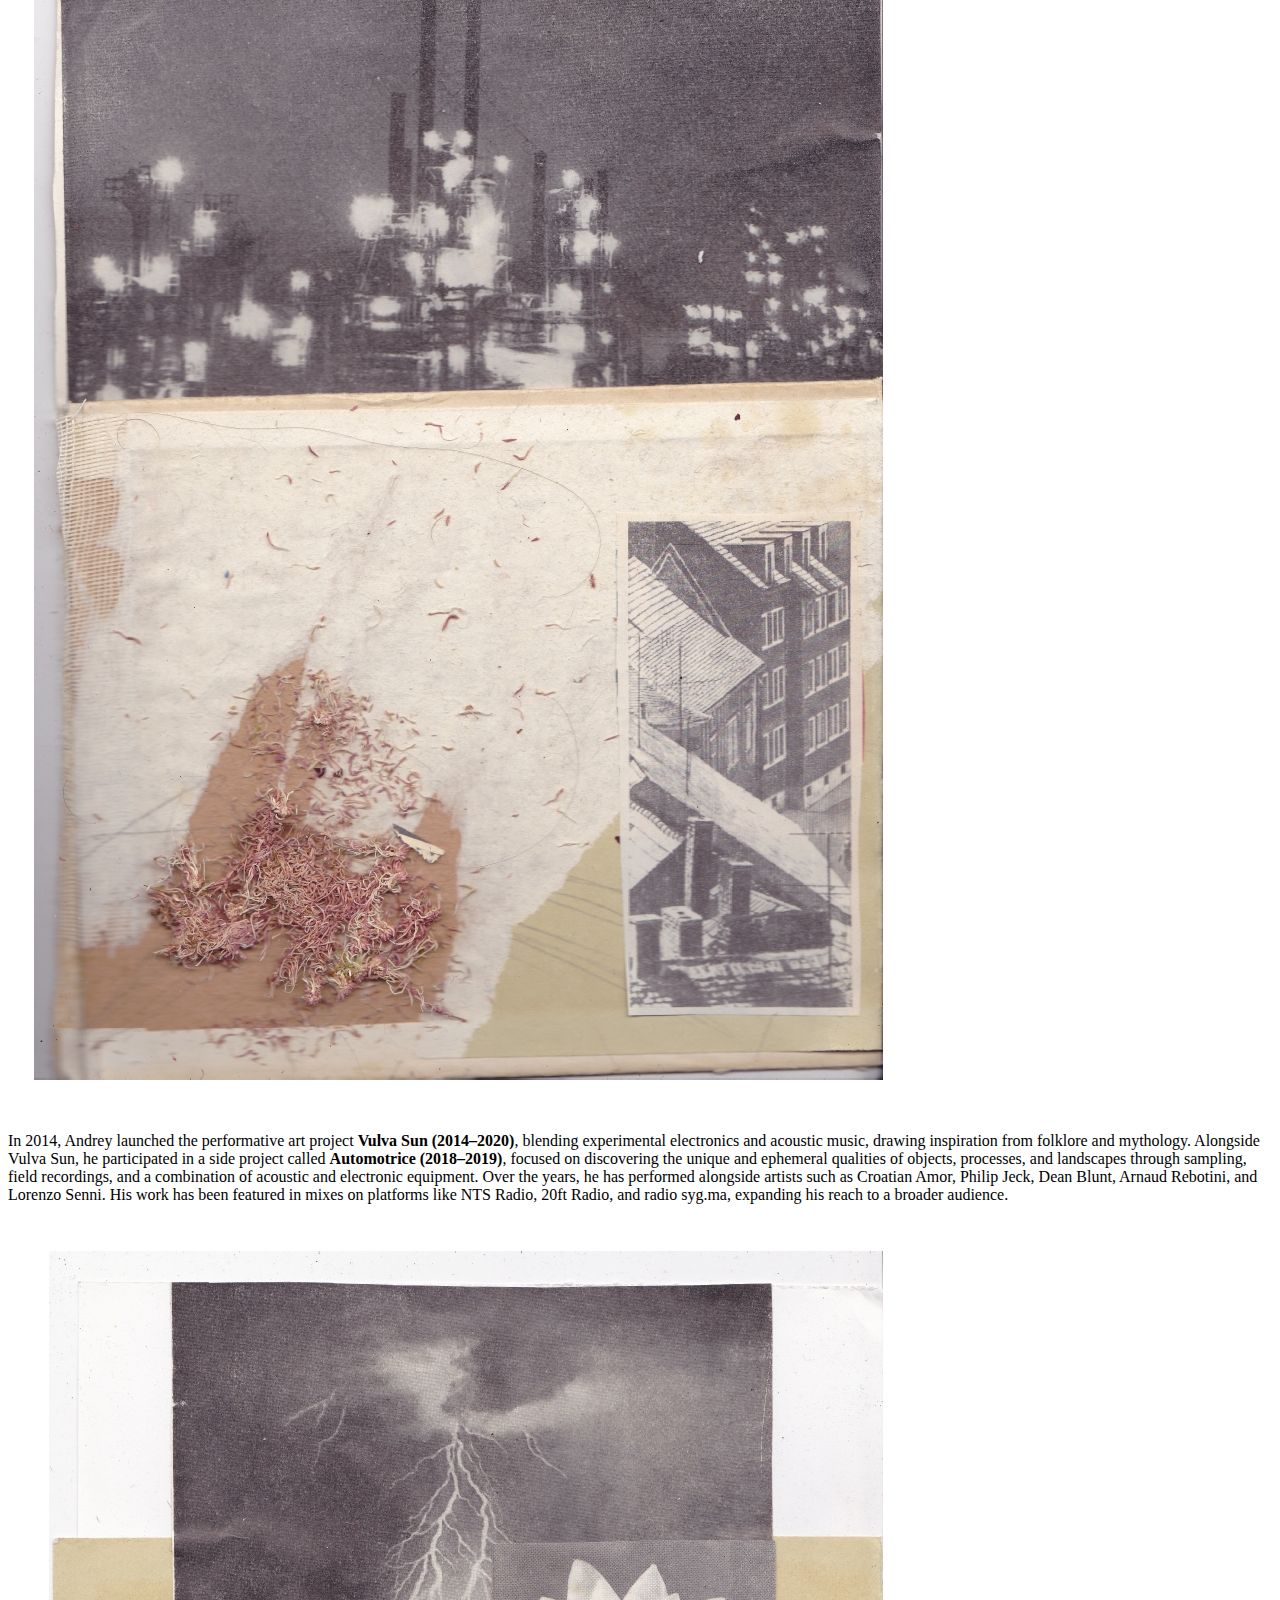
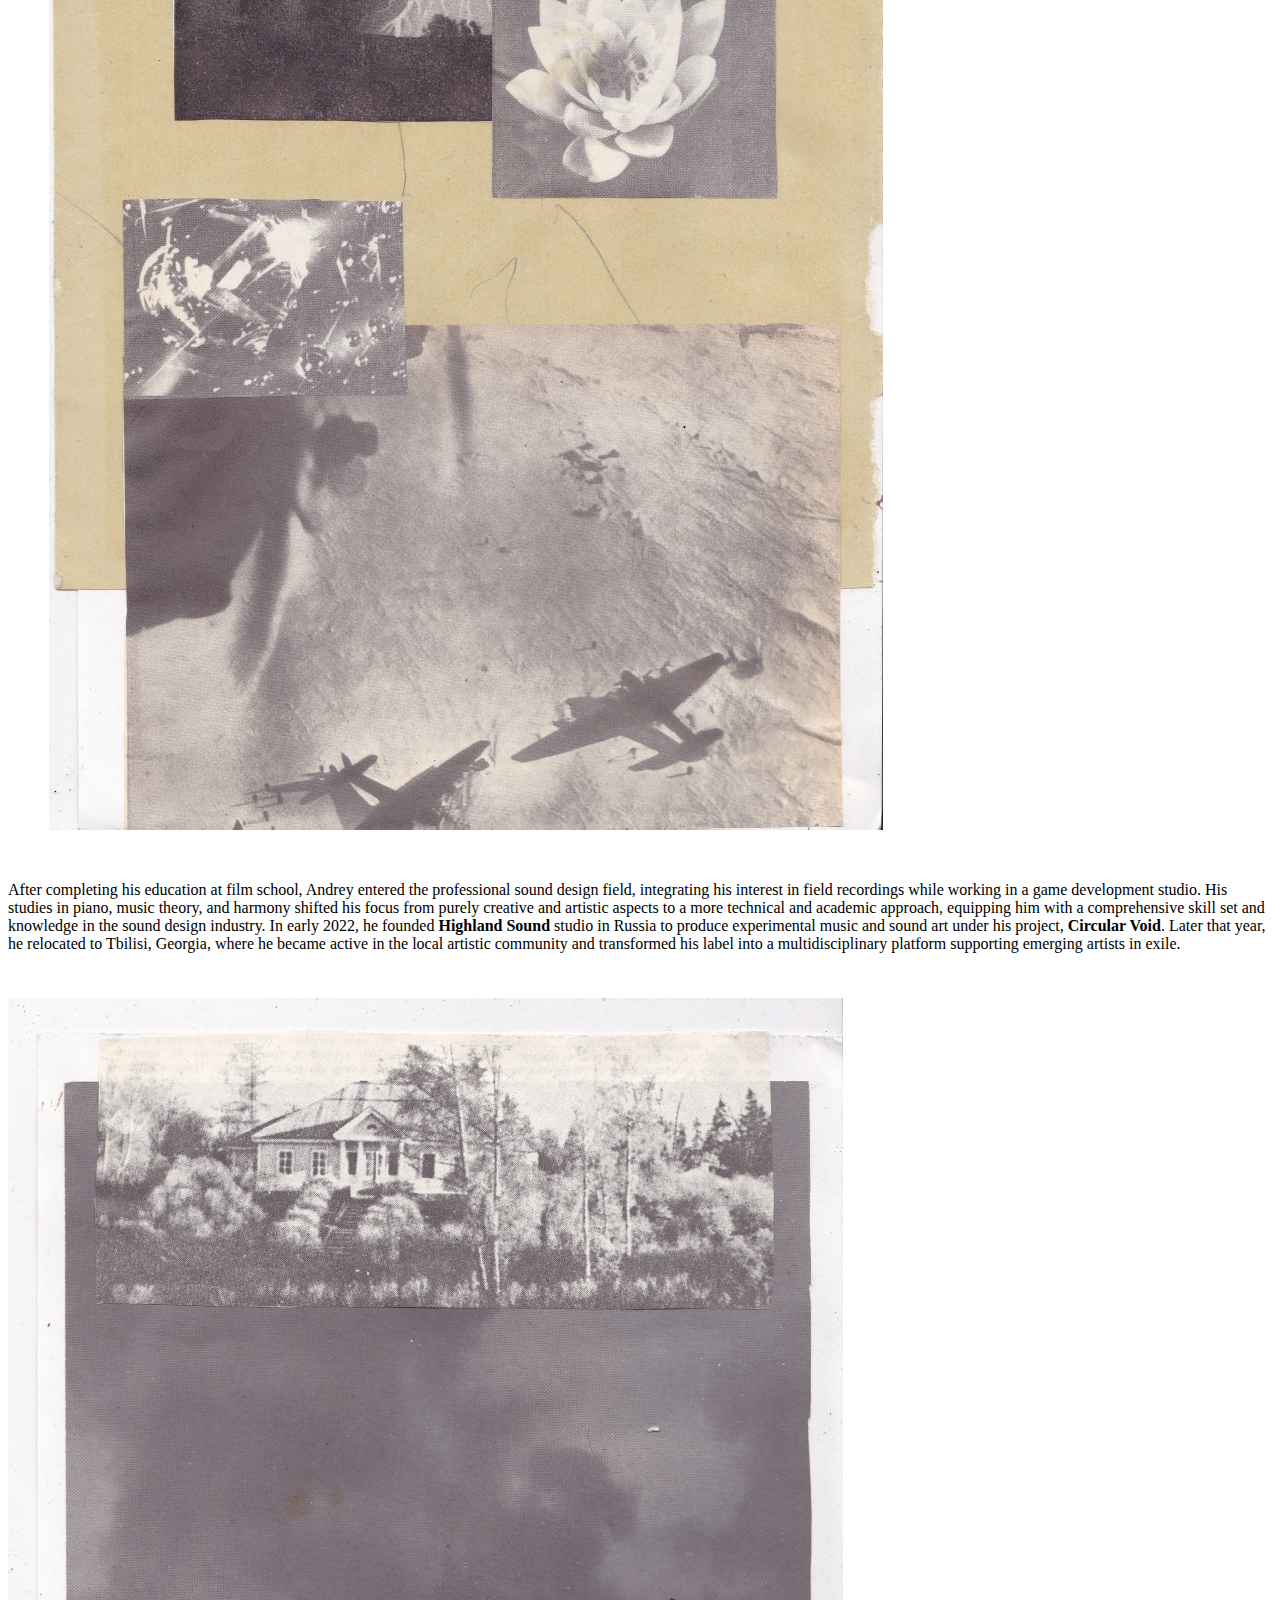
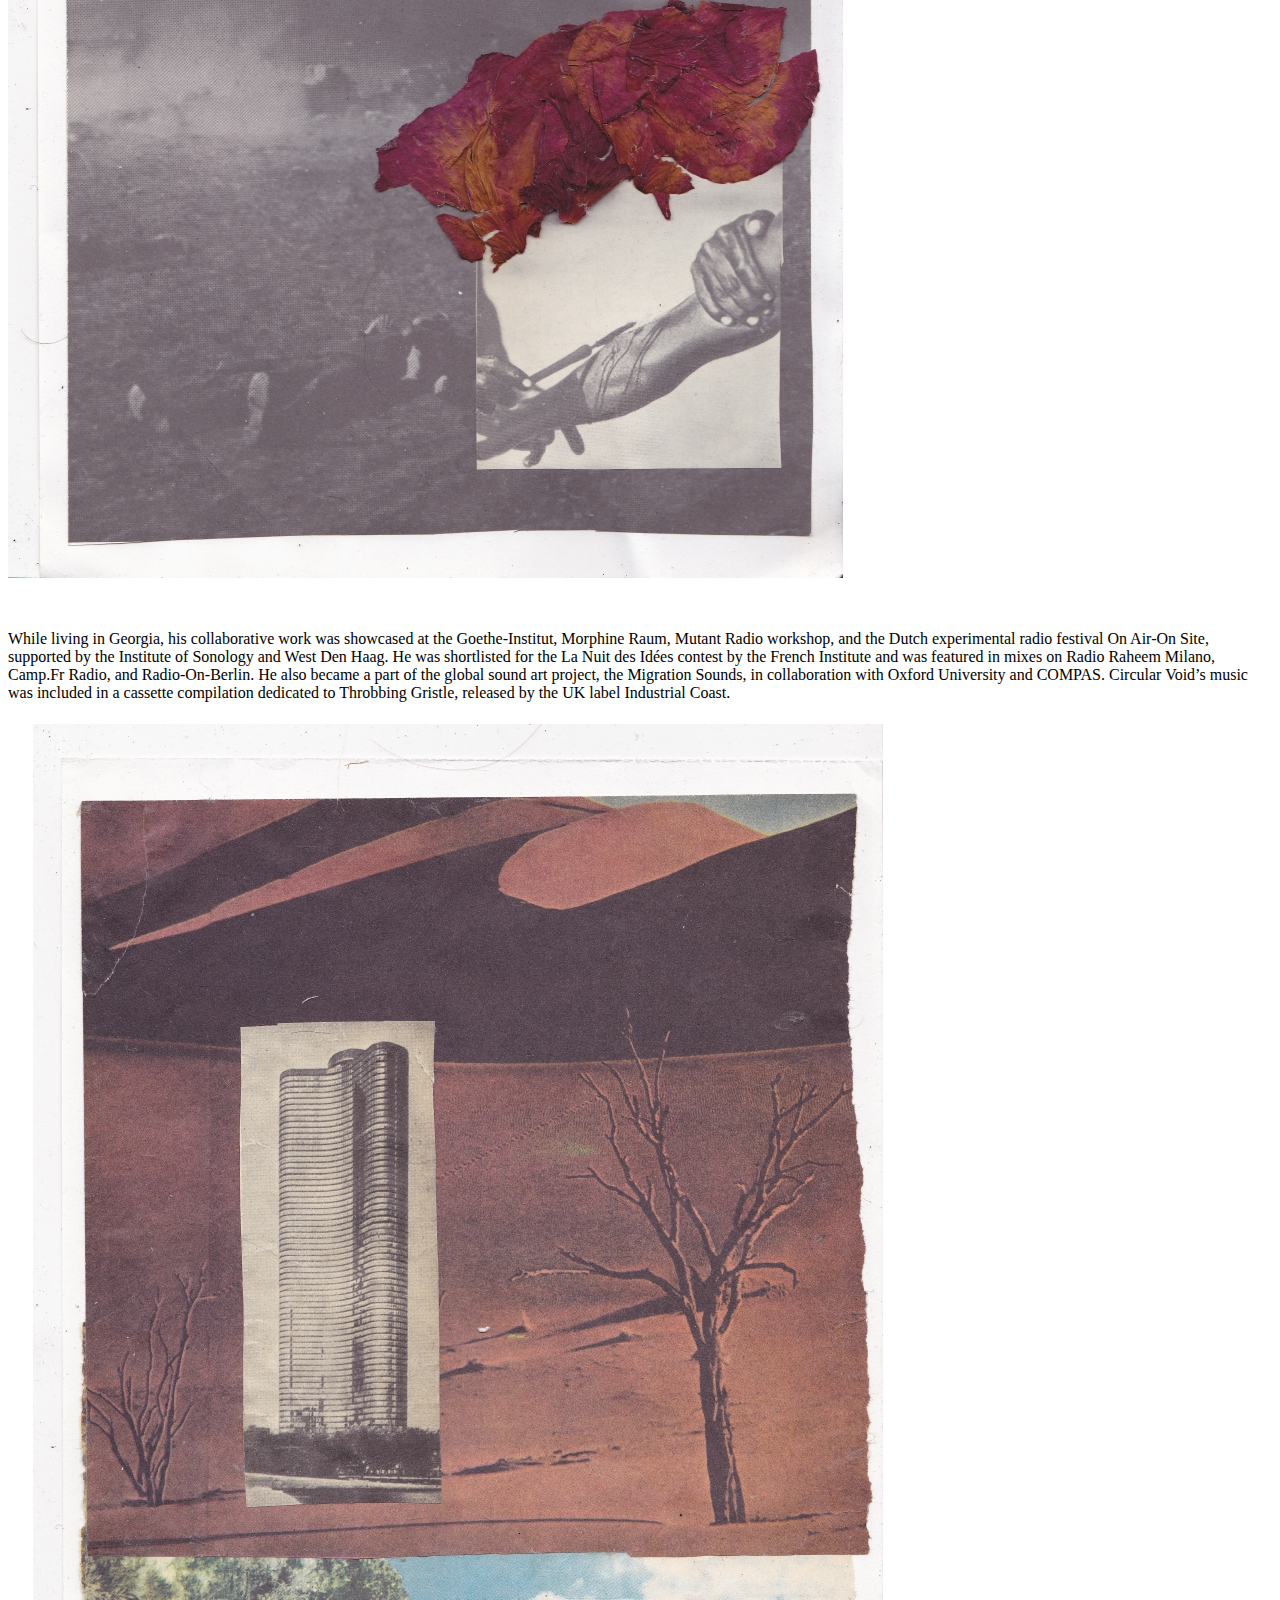
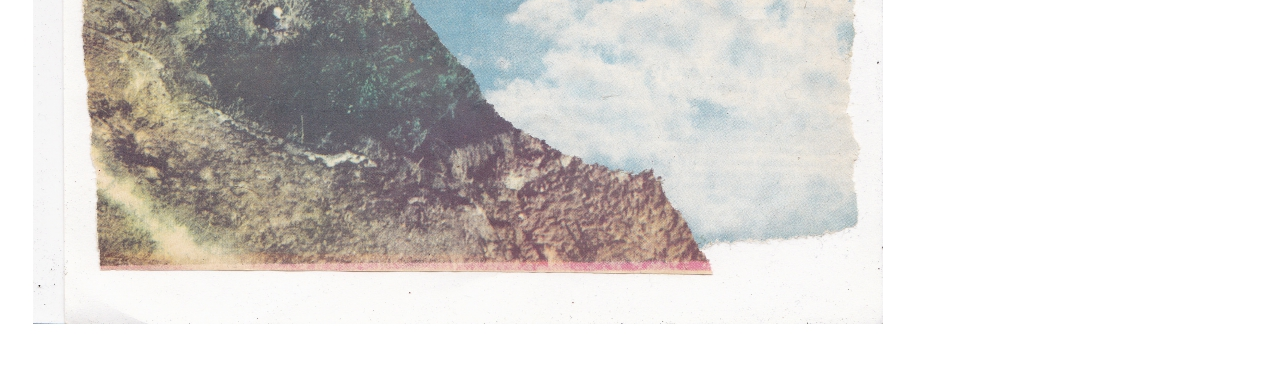
==== commit eeb4d8ad: "Update about.html" ====
--- a/views/about.html
+++ b/views/about.html
@@ -17,7 +17,7 @@
       </div>
       <div class="item">
          <div class="about-content">
-            <p>Born in North Karelia, Andrey cultivated his passion for music in a town bordering Finland. He studied woodwind instruments in music school and played drums in a rock band. While studying Scandinavian history at university in Petrozavodsk, he became active in the underground punk and metal scenes, touring over 30 cities across Russia. He began experimenting with unconventional sound and performances, laying the groundwork for his artistic vision. During this time, he started collecting cassettes and vinyl, then founded the DIY cassette label Крапива (2014-2017), self-published zines about the underground art community in Karelia and organized avant-garde events in Petrozavodsk. The label released over 10 albums that influenced the garage punk and psychedelic rock scenes in Russia.</p>
+            <p>Born in North Karelia, Andrey cultivated his passion for music in a town bordering Finland. He studied woodwind instruments in music school and played drums in a rock band. While studying Scandinavian history at university in Petrozavodsk, he became active in the underground punk and metal scenes, touring over 30 cities across Russia. He began experimenting with unconventional sound and performances, laying the groundwork for his artistic vision. During this time, he started collecting cassettes and vinyl, then founded the DIY cassette label <strong>Крапива (2014-2017)</strong>, self-published zines about the underground art community in Karelia and organized avant-garde events in Petrozavodsk. The label released over 10 albums that influenced the garage punk and psychedelic rock scenes in Russia.</p>
          </div>
          <div class="image-wrapper">
             <img src="../public/assets/images/postranichno_page-0010.jpg" alt="">
@@ -25,7 +25,7 @@
       </div>
       <div class="item">
          <div class="about-content">
-            <p>In 2014, Andrey launched the performative art project Vulva Sun (2014–2020), blending experimental electronics and acoustic music, drawing inspiration from folklore and mythology. Alongside Vulva Sun, he participated in a side project called Automotrice (2018–2019), focused on discovering the unique and ephemeral qualities of objects, processes, and landscapes through sampling, field recordings, and a combination of acoustic and electronic equipment. Over the years, he has performed alongside artists such as Croatian Amor, Philip Jeck, Dean Blunt, Arnaud Rebotini, and Lorenzo Senni. His work has been featured in mixes on platforms like NTS Radio, 20ft Radio, and radio syg.ma, expanding his reach to a broader audience.</p> 
+            <p>In 2014, Andrey launched the performative art project <strong>Vulva Sun (2014–2020)</strong>, blending experimental electronics and acoustic music, drawing inspiration from folklore and mythology. Alongside Vulva Sun, he participated in a side project called <strong>Automotrice (2018–2019)</strong>, focused on discovering the unique and ephemeral qualities of objects, processes, and landscapes through sampling, field recordings, and a combination of acoustic and electronic equipment. Over the years, he has performed alongside artists such as Croatian Amor, Philip Jeck, Dean Blunt, Arnaud Rebotini, and Lorenzo Senni. His work has been featured in mixes on platforms like NTS Radio, 20ft Radio, and radio syg.ma, expanding his reach to a broader audience.</p> 
          </div>
          <div class="image-wrapper">
             <img src="../public/assets/images/postranichno_page-0034.jpg" alt="">
@@ -33,7 +33,7 @@
       </div>
       <div class="item">
          <div class="about-content">
-            <p>After completing his education at film school, Andrey entered the professional sound design field, integrating his interest in field recordings while working in a game development studio. His studies in piano, music theory, and harmony shifted his focus from purely creative and artistic aspects to a more technical and academic approach, equipping him with a comprehensive skill set and knowledge in the sound design industry. In early 2022, he founded Highland Sound studio in Russia to produce experimental music and sound art under his project, Circular Void. Later that year, he relocated to Tbilisi, Georgia, where he became active in the local artistic community and transformed his label into a multidisciplinary platform supporting emerging artists in exile.</p>
+            <p>After completing his education at film school, Andrey entered the professional sound design field, integrating his interest in field recordings while working in a game development studio. His studies in piano, music theory, and harmony shifted his focus from purely creative and artistic aspects to a more technical and academic approach, equipping him with a comprehensive skill set and knowledge in the sound design industry. In early 2022, he founded <strong>Highland Sound</strong> studio in Russia to produce experimental music and sound art under his project, <strong>Circular Void</strong>. Later that year, he relocated to Tbilisi, Georgia, where he became active in the local artistic community and transformed his label into a multidisciplinary platform supporting emerging artists in exile.</p>
          </div>
          <div class="image-wrapper">
             <img src="../public/assets/images/postranichno_page-0021.jpg" alt="">
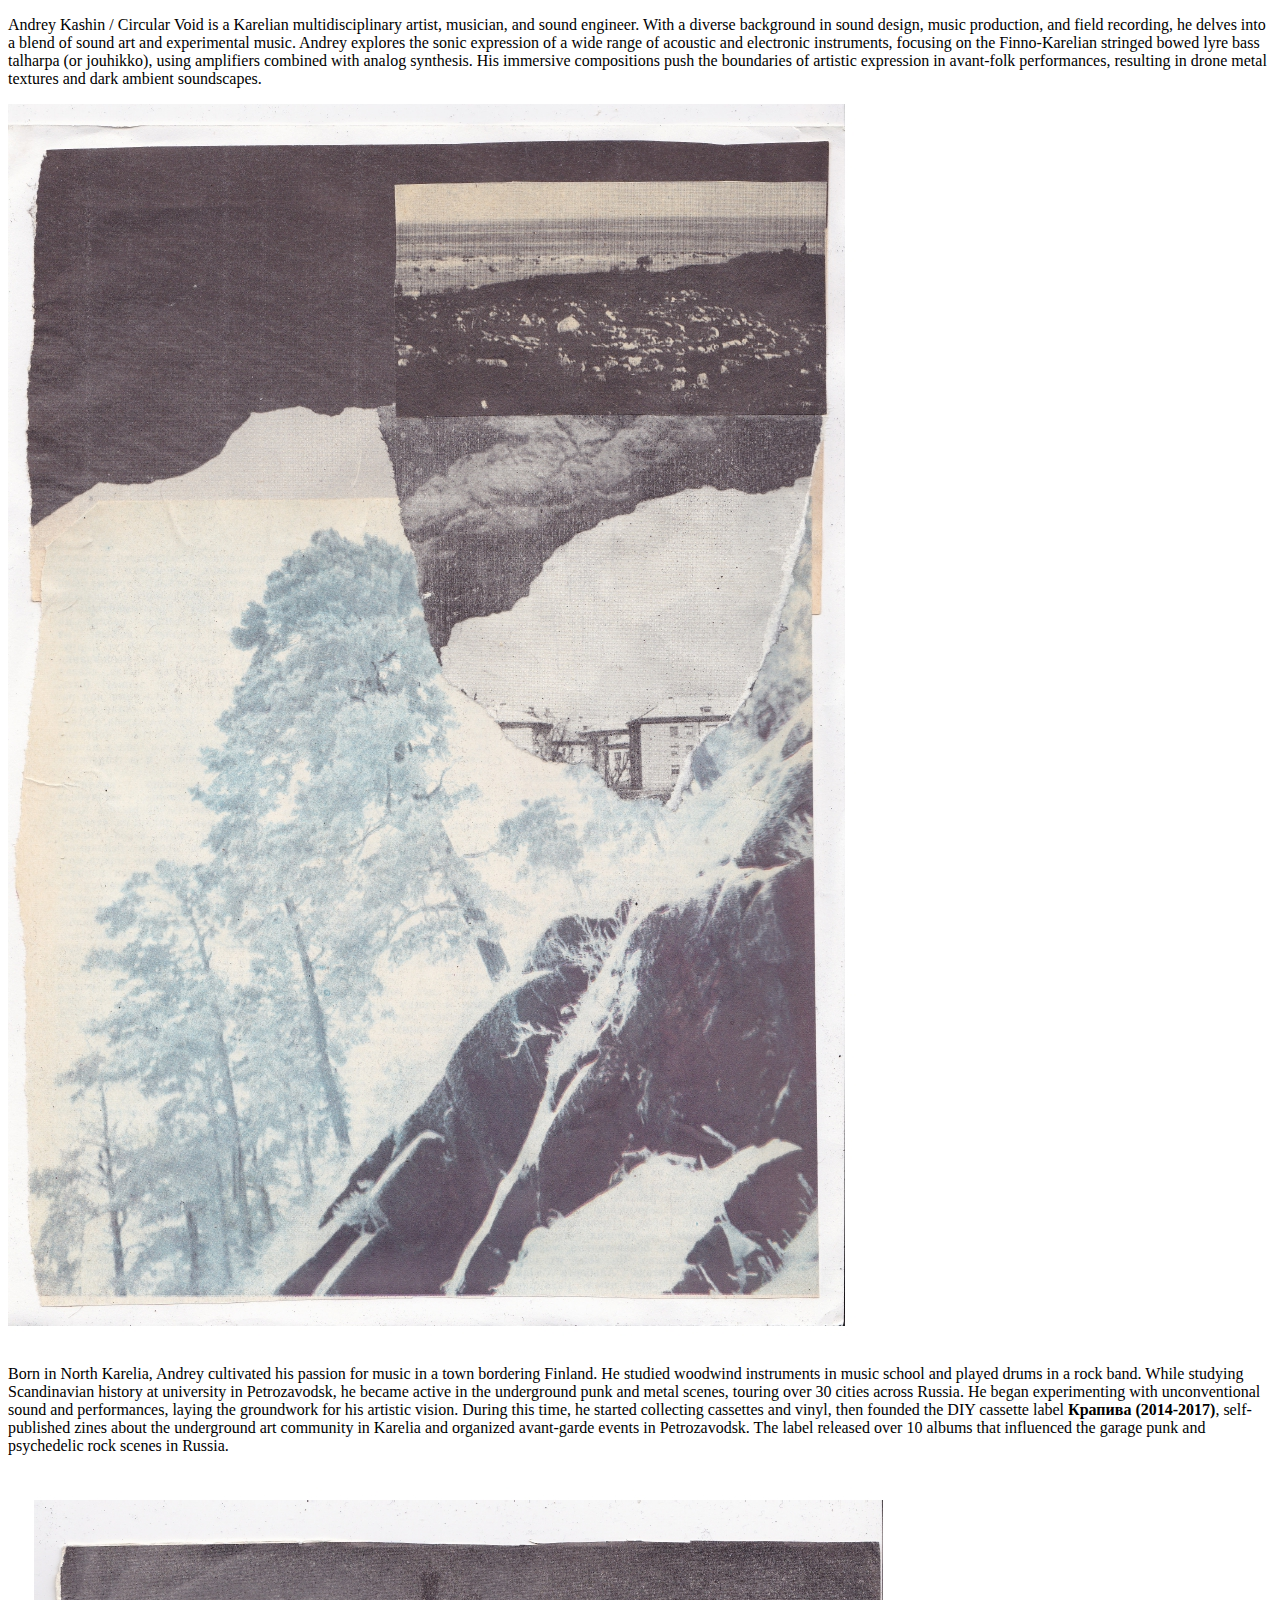
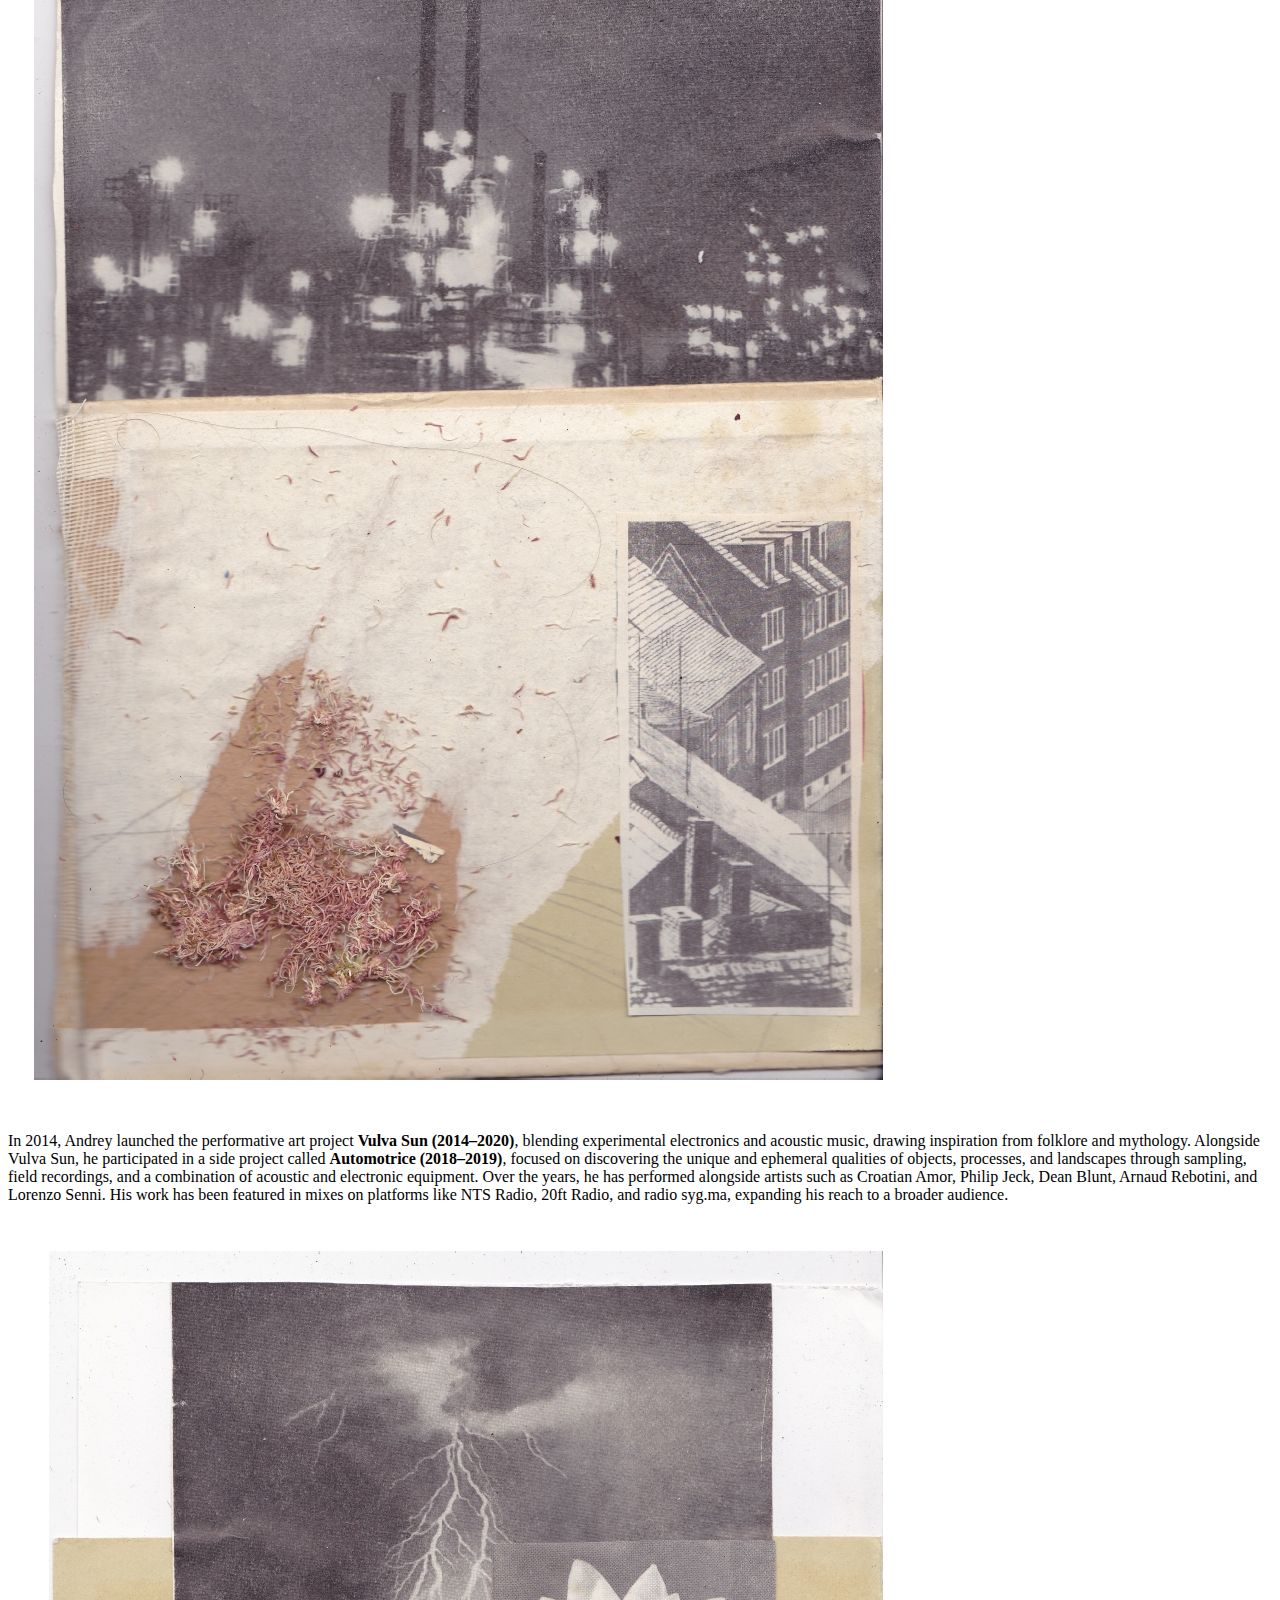
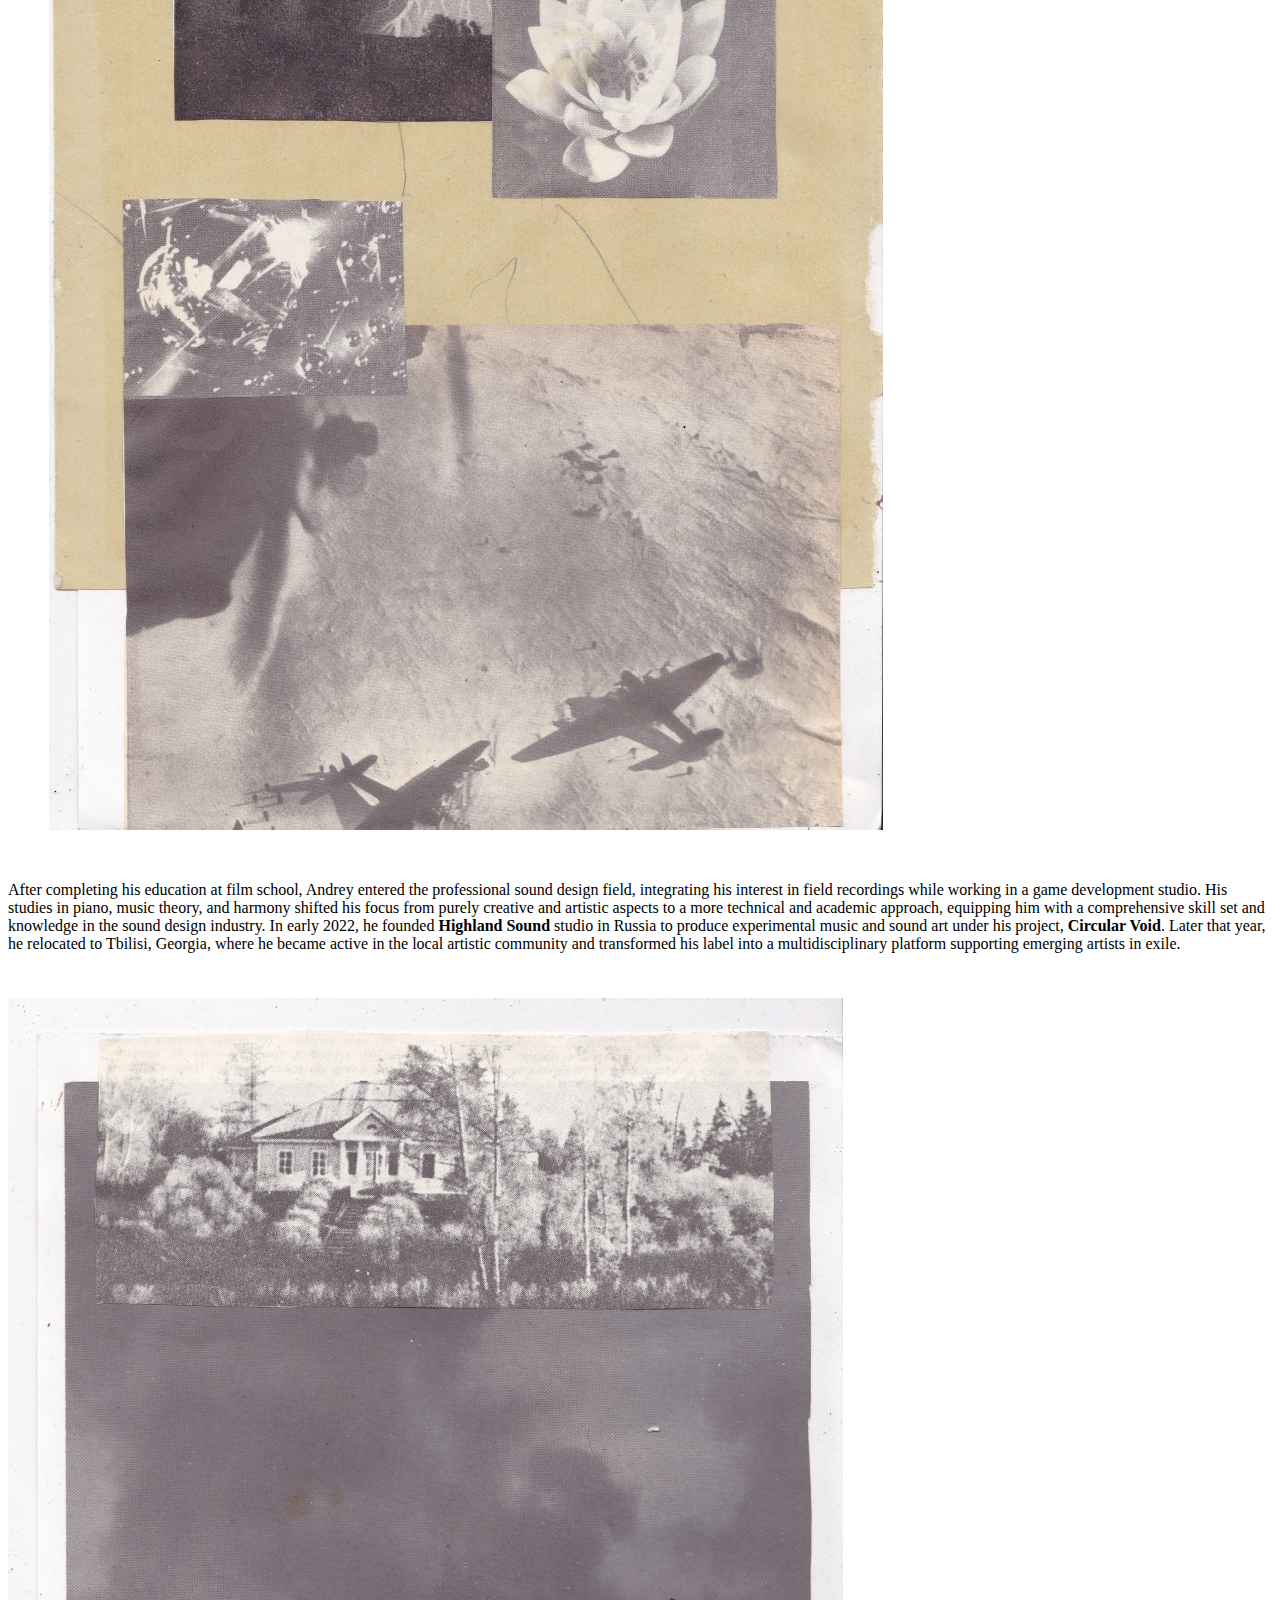
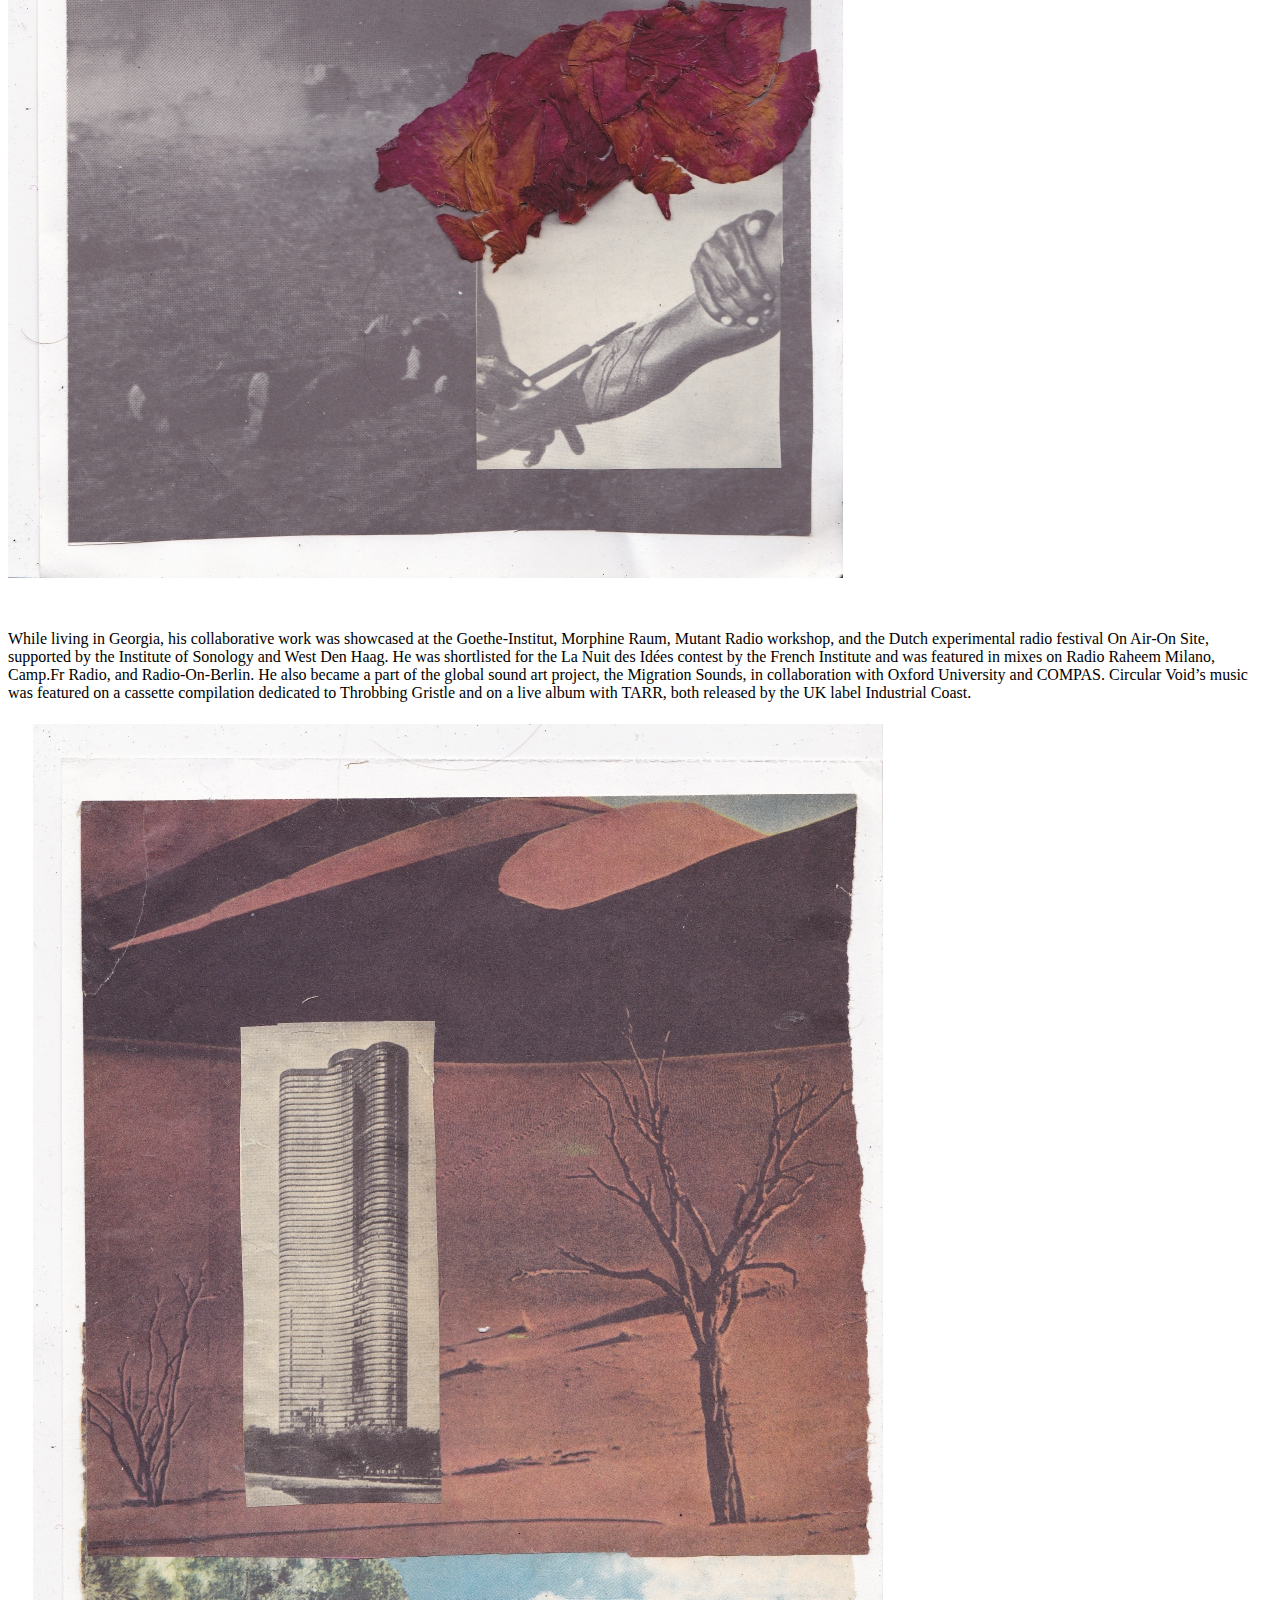
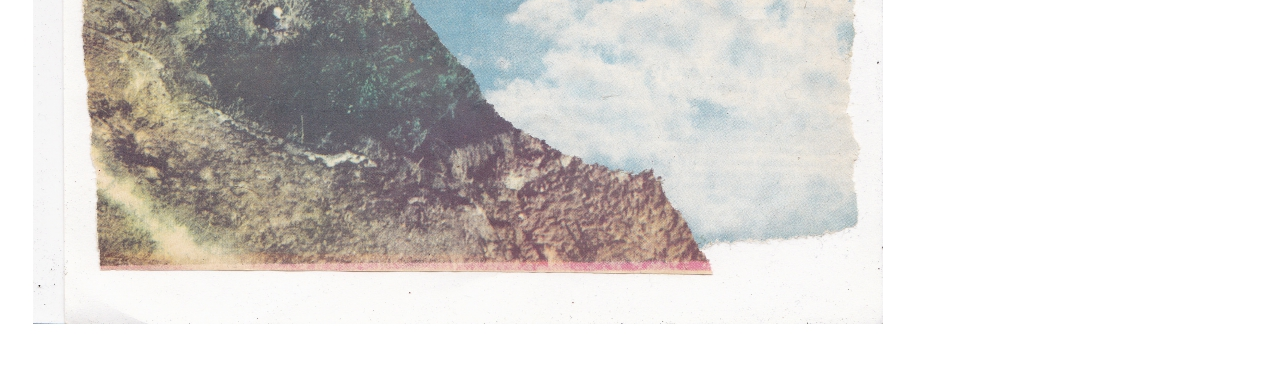
==== commit eff4ab59: "Update about.html" ====
--- a/views/about.html
+++ b/views/about.html
@@ -41,7 +41,7 @@
       </div>
       <div class="item">
          <div class="about-content">
-            <p>While living in Georgia, his collaborative work was showcased at the Goethe-Institut, Morphine Raum, Mutant Radio workshop, and the Dutch experimental radio festival On Air-On Site, supported by the Institute of Sonology and West Den Haag. He was shortlisted for the La Nuit des Idées contest by the French Institute and was featured in mixes on Radio Raheem Milano, Camp.Fr Radio, and Radio-On-Berlin. He also became a part of the global sound art project, the Migration Sounds, in collaboration with Oxford University and COMPAS. Circular Void’s music was included in a cassette compilation dedicated to Throbbing Gristle, released by the UK label Industrial Coast.</p>
+            <p>While living in Georgia, his collaborative work was showcased at the Goethe-Institut, Morphine Raum, Mutant Radio workshop, and the Dutch experimental radio festival On Air-On Site, supported by the Institute of Sonology and West Den Haag. He was shortlisted for the La Nuit des Idées contest by the French Institute and was featured in mixes on Radio Raheem Milano, Camp.Fr Radio, and Radio-On-Berlin. He also became a part of the global sound art project, the Migration Sounds, in collaboration with Oxford University and COMPAS. Circular Void’s music was featured on a cassette compilation dedicated to Throbbing Gristle and on a live album with TARR, both released by the UK label Industrial Coast.</p>
          </div>
          <div class="image-wrapper">
             <img src="../public/assets/images/postranichno_page-0032.jpg" alt="">
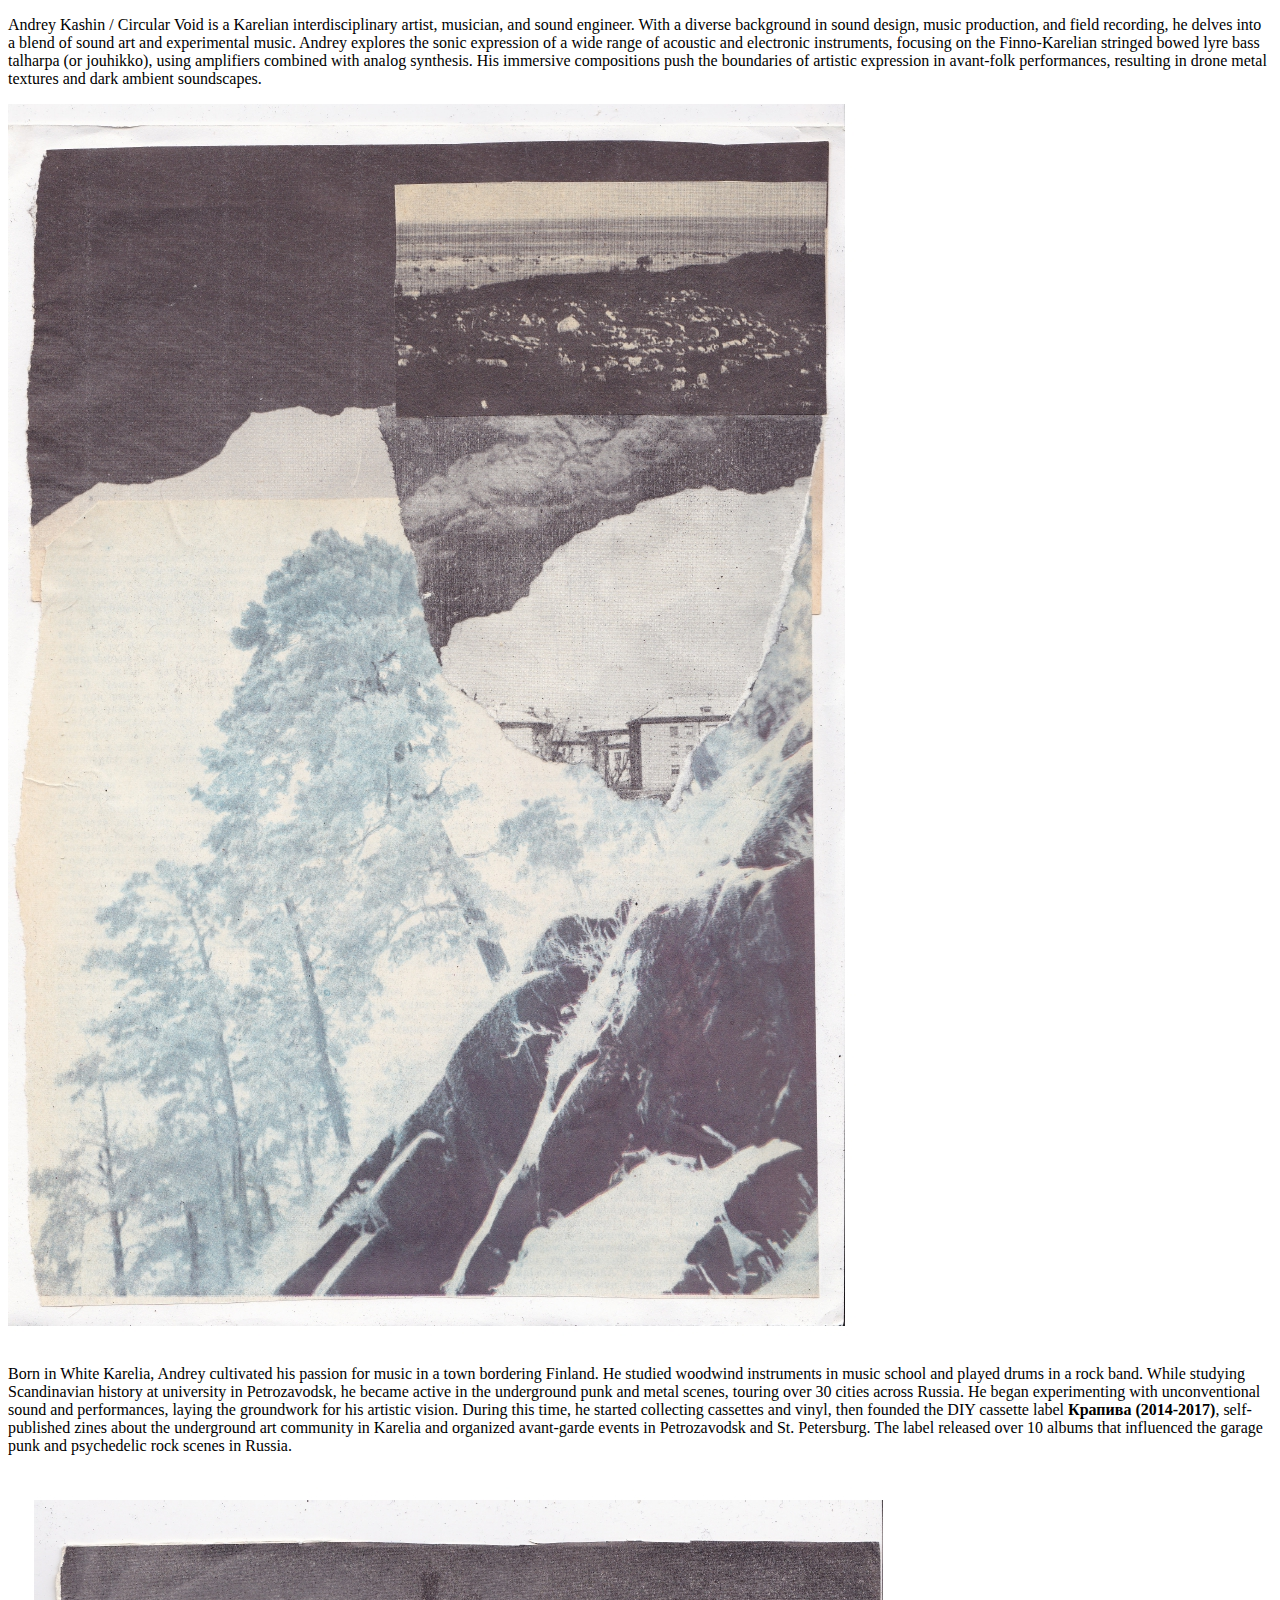
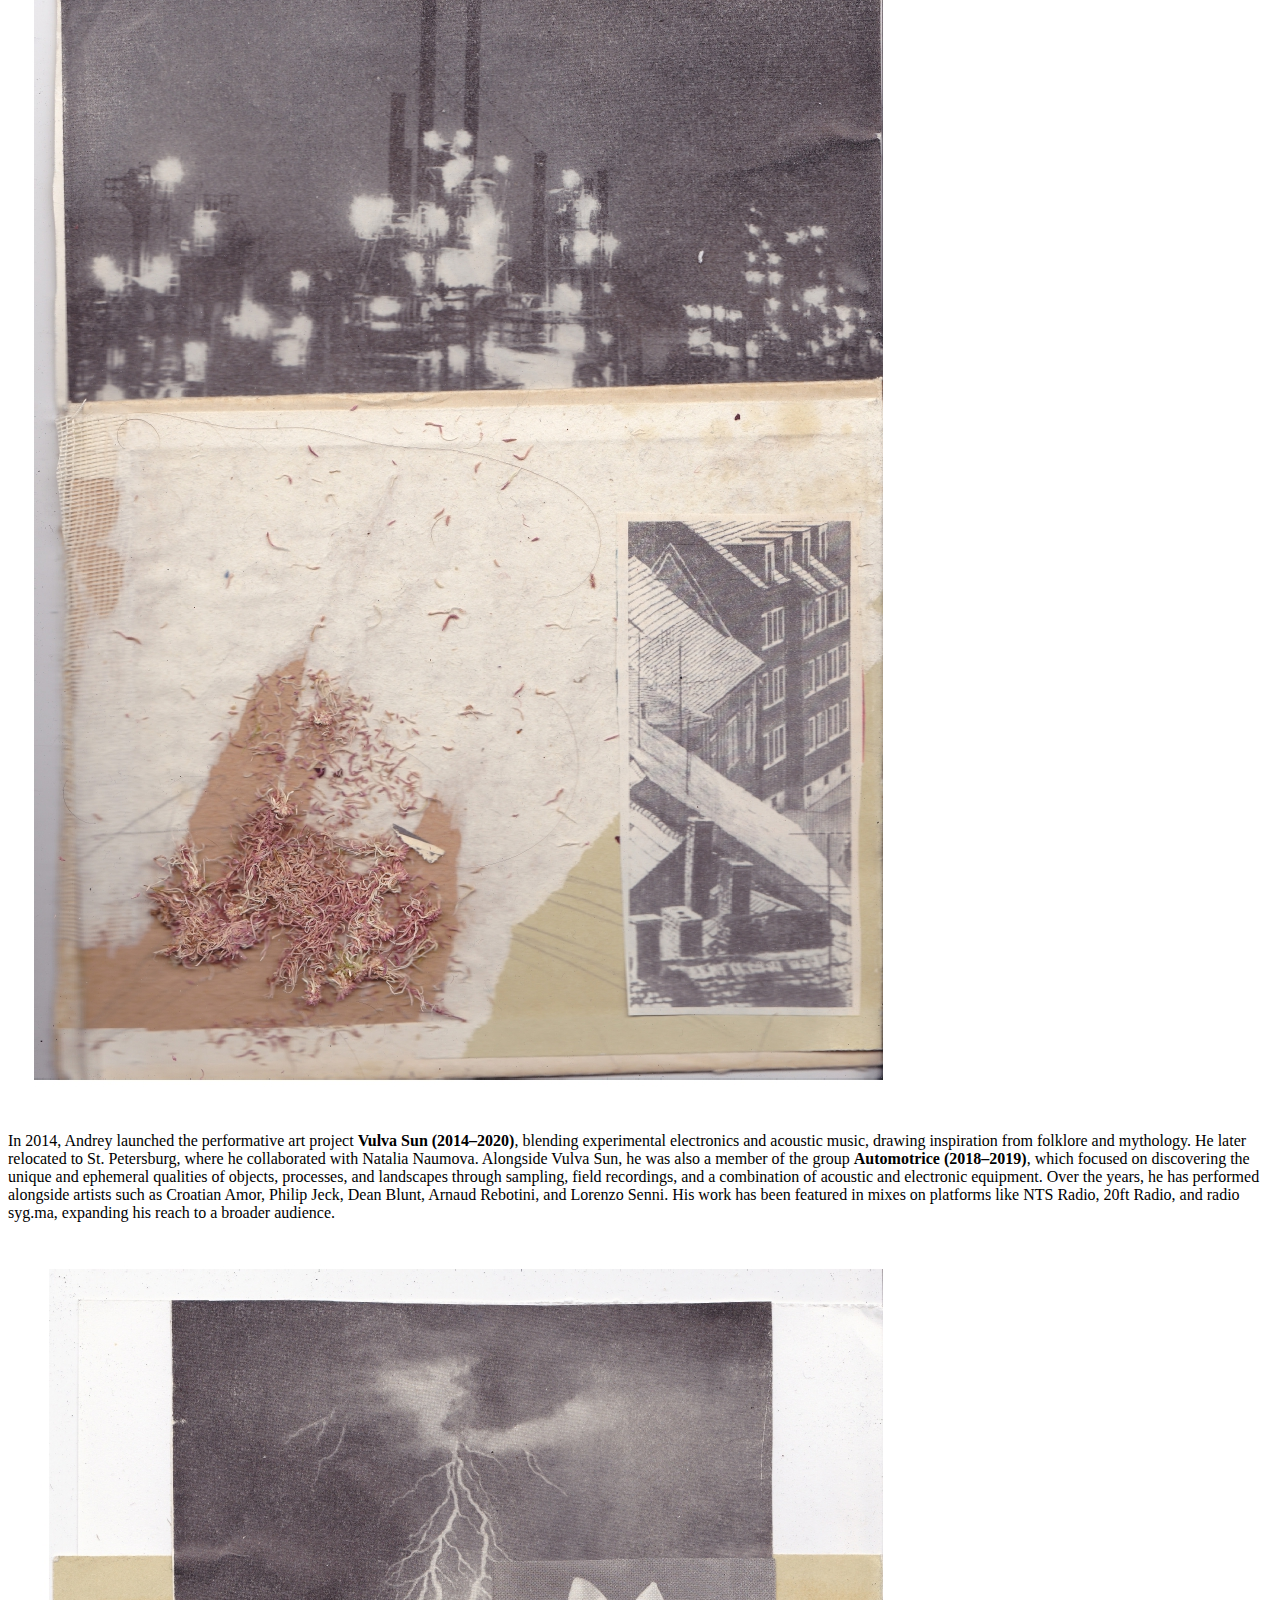
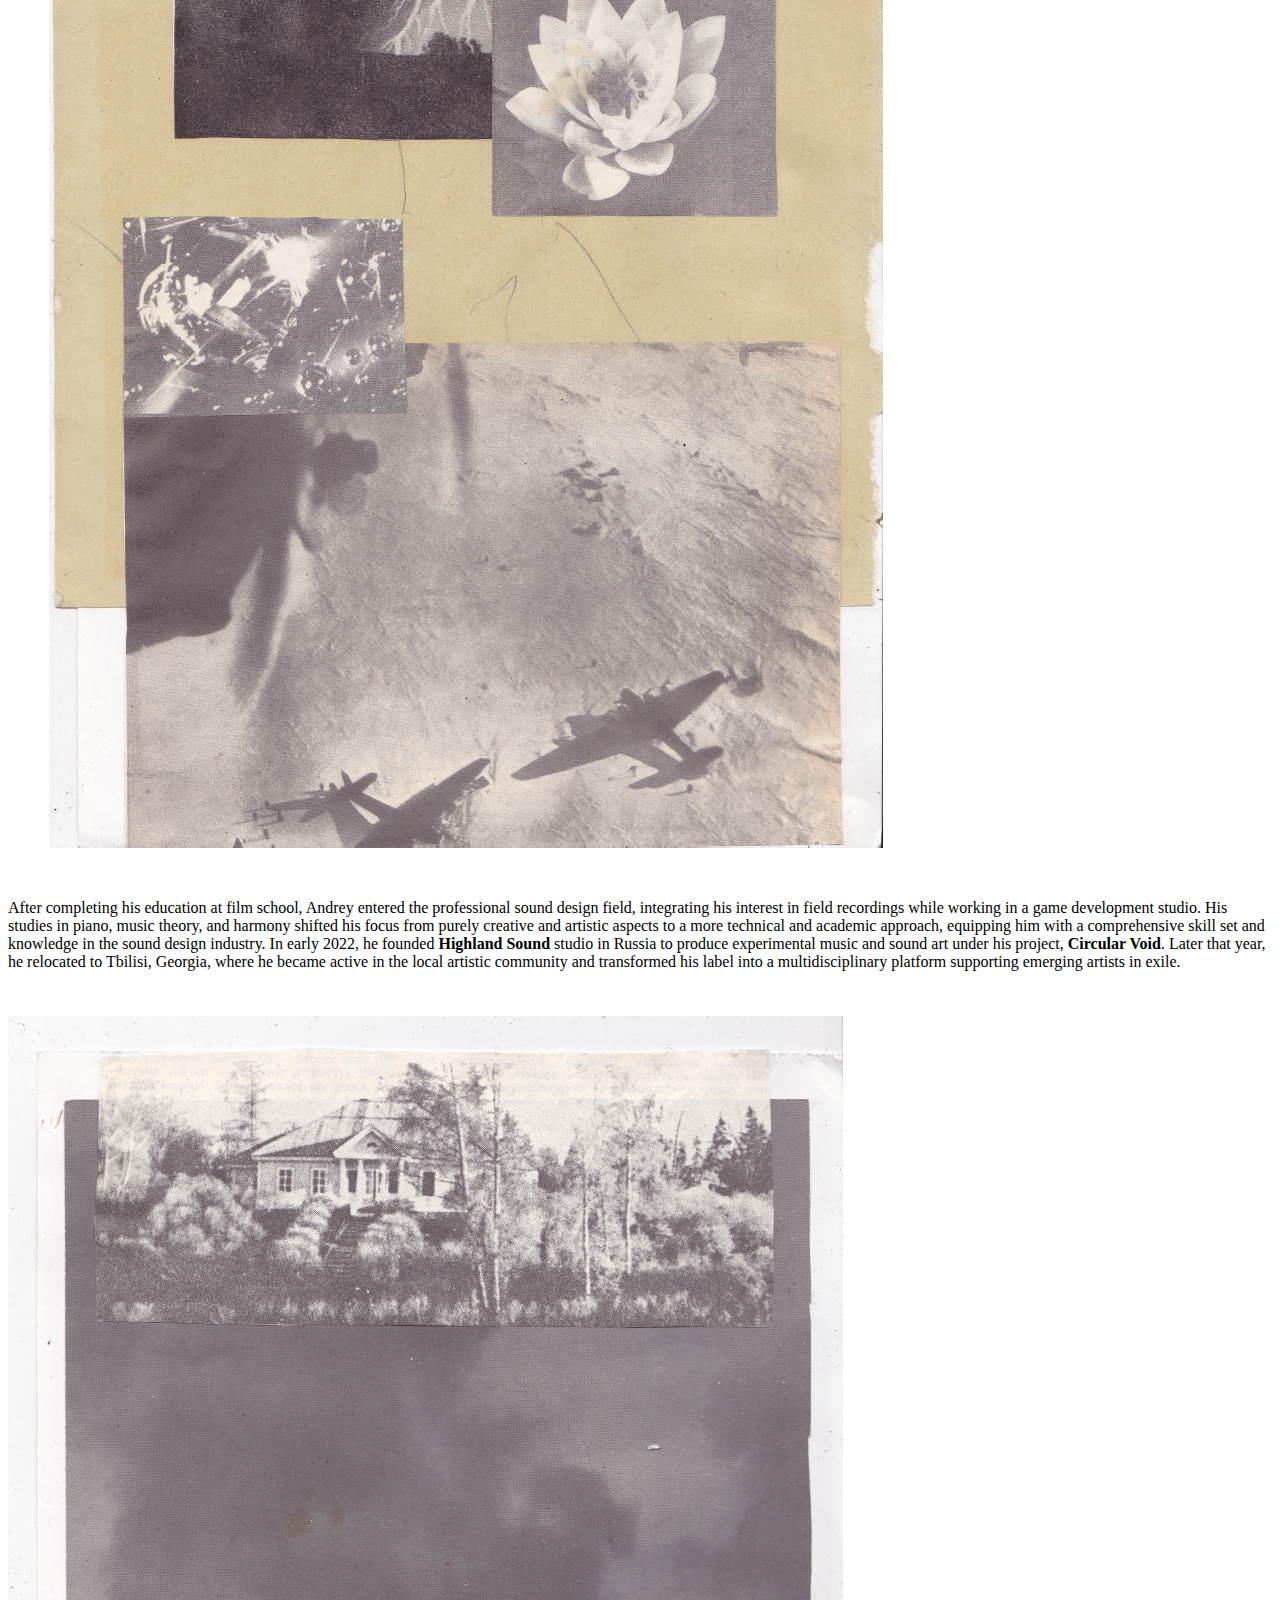
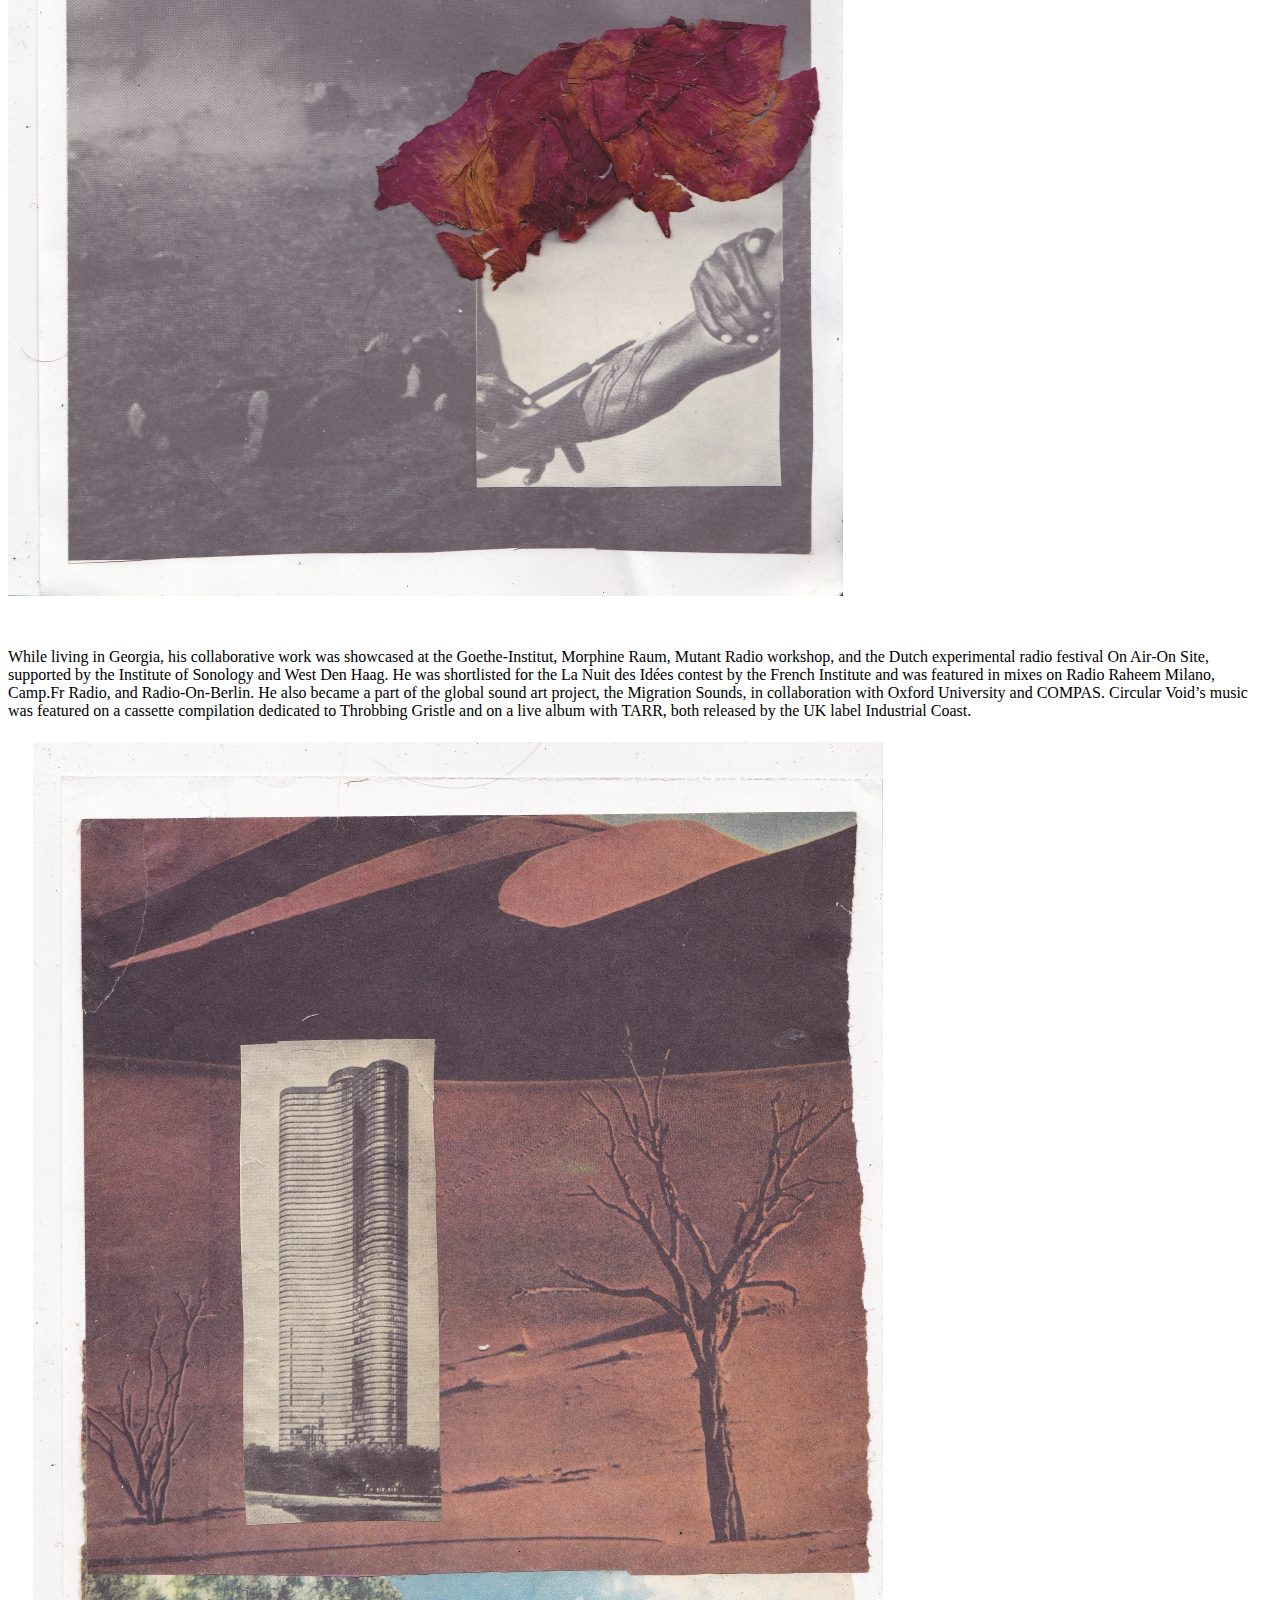
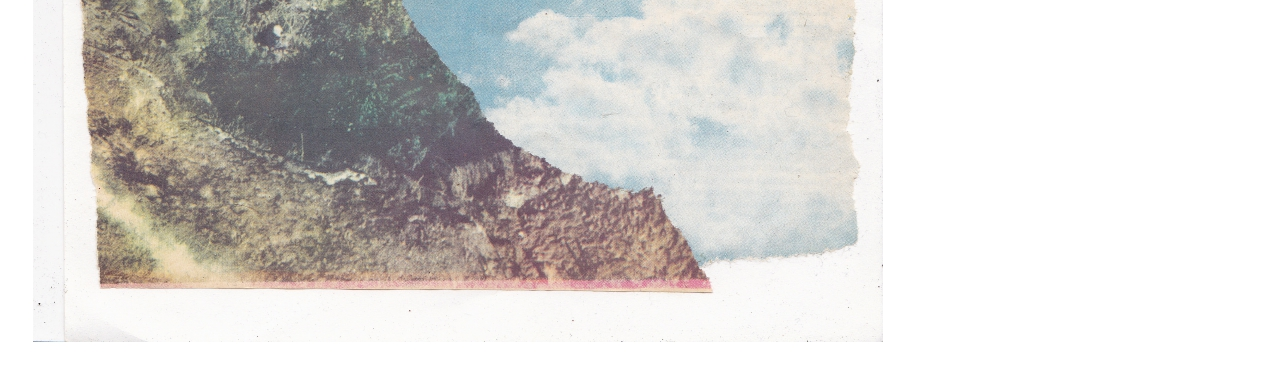
==== commit 59324877: "Update about.html" ====
--- a/views/about.html
+++ b/views/about.html
@@ -9,7 +9,7 @@
    <section class="about-container">
       <div class="item">
          <div class="about-content">
-            <p><span>Andrey Kashin / Circular Void</span> is a Karelian multidisciplinary artist, musician, and sound engineer. With a diverse background in sound design, music production, and field recording, he delves into a blend of sound art and experimental music. Andrey explores the sonic expression of a wide range of acoustic and electronic instruments, focusing on the Finno-Karelian stringed bowed lyre bass talharpa (or jouhikko), using amplifiers combined with analog synthesis. His immersive compositions push the boundaries of artistic expression in avant-folk performances, resulting in drone metal textures and dark ambient soundscapes.</p>
+            <p><span>Andrey Kashin / Circular Void</span> is a Karelian interdisciplinary artist, musician, and sound engineer. With a diverse background in sound design, music production, and field recording, he delves into a blend of sound art and experimental music. Andrey explores the sonic expression of a wide range of acoustic and electronic instruments, focusing on the Finno-Karelian stringed bowed lyre bass talharpa (or jouhikko), using amplifiers combined with analog synthesis. His immersive compositions push the boundaries of artistic expression in avant-folk performances, resulting in drone metal textures and dark ambient soundscapes.</p>
          </div>
          <div class="image-wrapper">
             <img src="../public/assets/images/postranichno_page-0009.jpg" alt="">
@@ -17,7 +17,7 @@
       </div>
       <div class="item">
          <div class="about-content">
-            <p>Born in North Karelia, Andrey cultivated his passion for music in a town bordering Finland. He studied woodwind instruments in music school and played drums in a rock band. While studying Scandinavian history at university in Petrozavodsk, he became active in the underground punk and metal scenes, touring over 30 cities across Russia. He began experimenting with unconventional sound and performances, laying the groundwork for his artistic vision. During this time, he started collecting cassettes and vinyl, then founded the DIY cassette label <strong>Крапива (2014-2017)</strong>, self-published zines about the underground art community in Karelia and organized avant-garde events in Petrozavodsk. The label released over 10 albums that influenced the garage punk and psychedelic rock scenes in Russia.</p>
+            <p>Born in White Karelia, Andrey cultivated his passion for music in a town bordering Finland. He studied woodwind instruments in music school and played drums in a rock band. While studying Scandinavian history at university in Petrozavodsk, he became active in the underground punk and metal scenes, touring over 30 cities across Russia. He began experimenting with unconventional sound and performances, laying the groundwork for his artistic vision. During this time, he started collecting cassettes and vinyl, then founded the DIY cassette label <strong>Крапива (2014-2017)</strong>, self-published zines about the underground art community in Karelia and organized avant-garde events in Petrozavodsk and St. Petersburg. The label released over 10 albums that influenced the garage punk and psychedelic rock scenes in Russia.</p>
          </div>
          <div class="image-wrapper">
             <img src="../public/assets/images/postranichno_page-0010.jpg" alt="">
@@ -25,7 +25,7 @@
       </div>
       <div class="item">
          <div class="about-content">
-            <p>In 2014, Andrey launched the performative art project <strong>Vulva Sun (2014–2020)</strong>, blending experimental electronics and acoustic music, drawing inspiration from folklore and mythology. Alongside Vulva Sun, he participated in a side project called <strong>Automotrice (2018–2019)</strong>, focused on discovering the unique and ephemeral qualities of objects, processes, and landscapes through sampling, field recordings, and a combination of acoustic and electronic equipment. Over the years, he has performed alongside artists such as Croatian Amor, Philip Jeck, Dean Blunt, Arnaud Rebotini, and Lorenzo Senni. His work has been featured in mixes on platforms like NTS Radio, 20ft Radio, and radio syg.ma, expanding his reach to a broader audience.</p> 
+            <p>In 2014, Andrey launched the performative art project <strong>Vulva Sun (2014–2020)</strong>, blending experimental electronics and acoustic music, drawing inspiration from folklore and mythology. He later relocated to St. Petersburg, where he collaborated with Natalia Naumova. Alongside Vulva Sun, he was also a member of the group <strong>Automotrice (2018–2019)</strong>, which focused on discovering the unique and ephemeral qualities of objects, processes, and landscapes through sampling, field recordings, and a combination of acoustic and electronic equipment. Over the years, he has performed alongside artists such as Croatian Amor, Philip Jeck, Dean Blunt, Arnaud Rebotini, and Lorenzo Senni. His work has been featured in mixes on platforms like NTS Radio, 20ft Radio, and radio syg.ma, expanding his reach to a broader audience.</p> 
          </div>
          <div class="image-wrapper">
             <img src="../public/assets/images/postranichno_page-0034.jpg" alt="">
